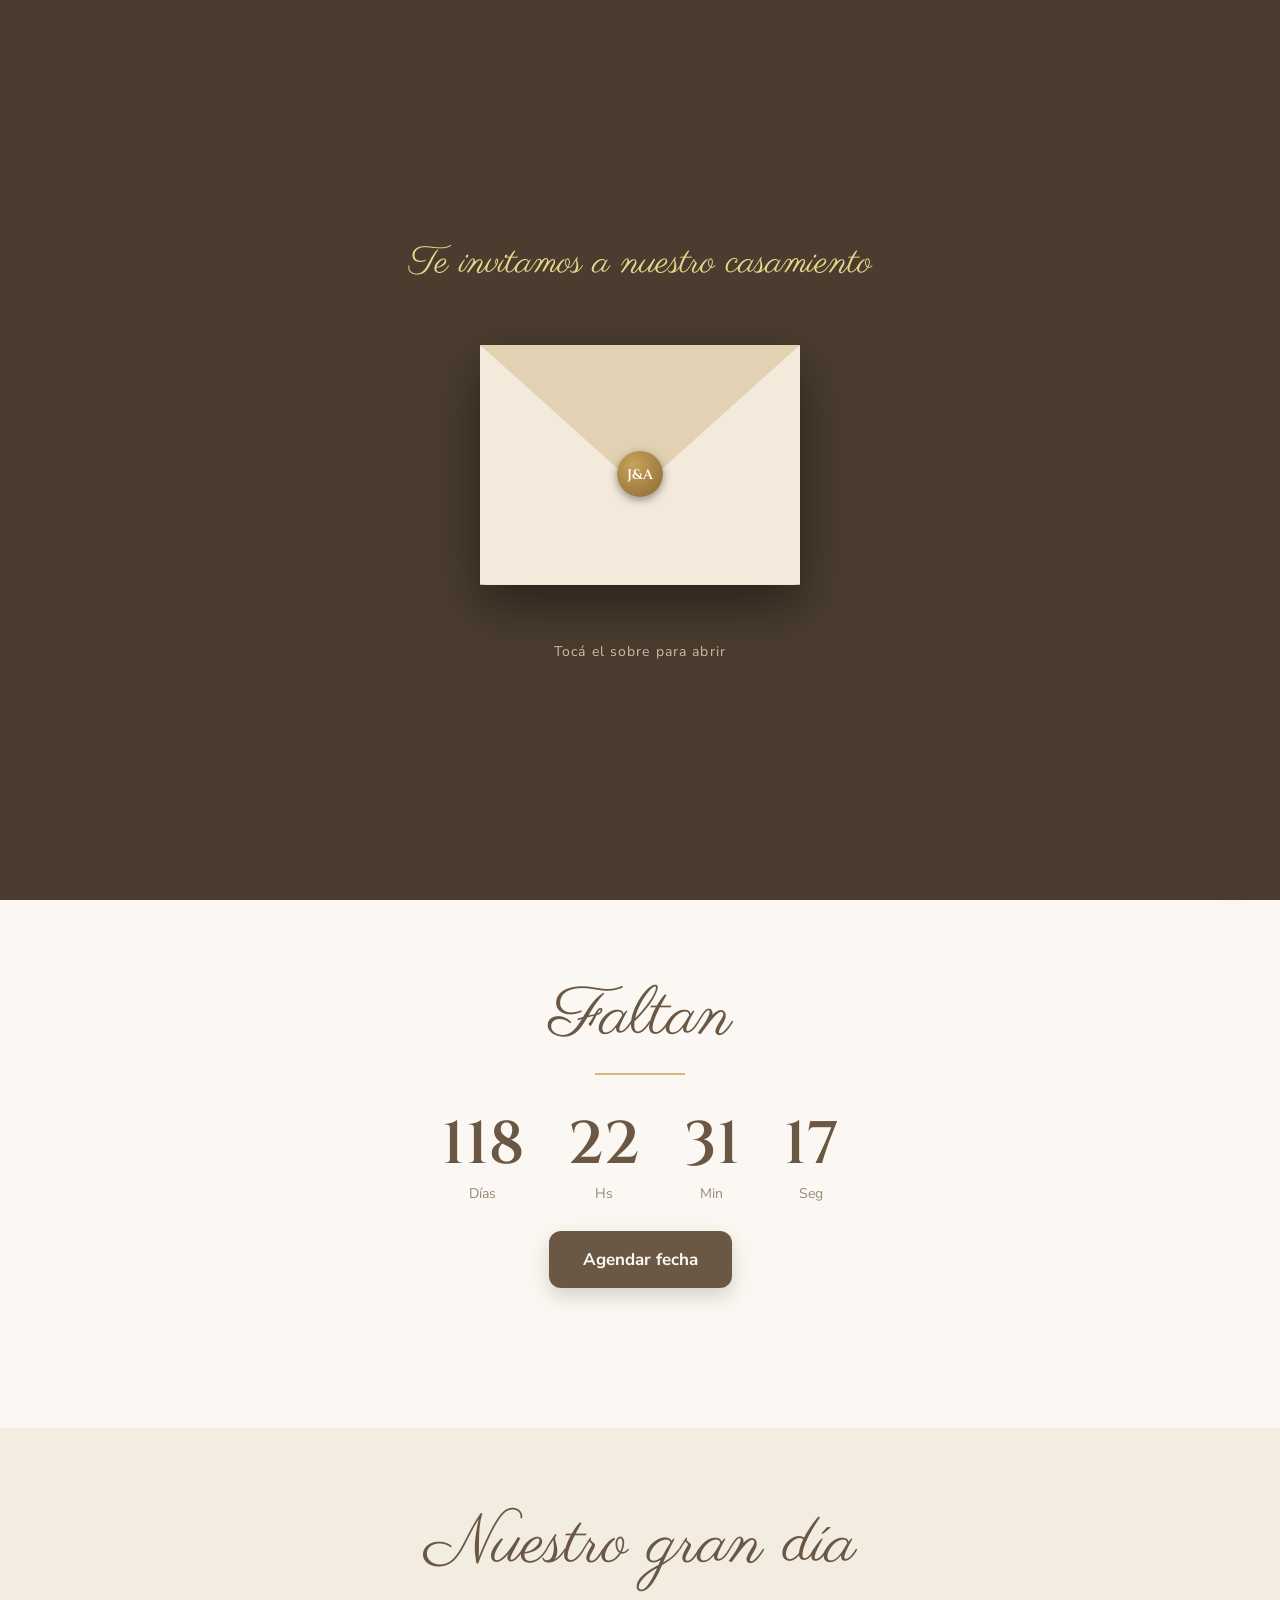
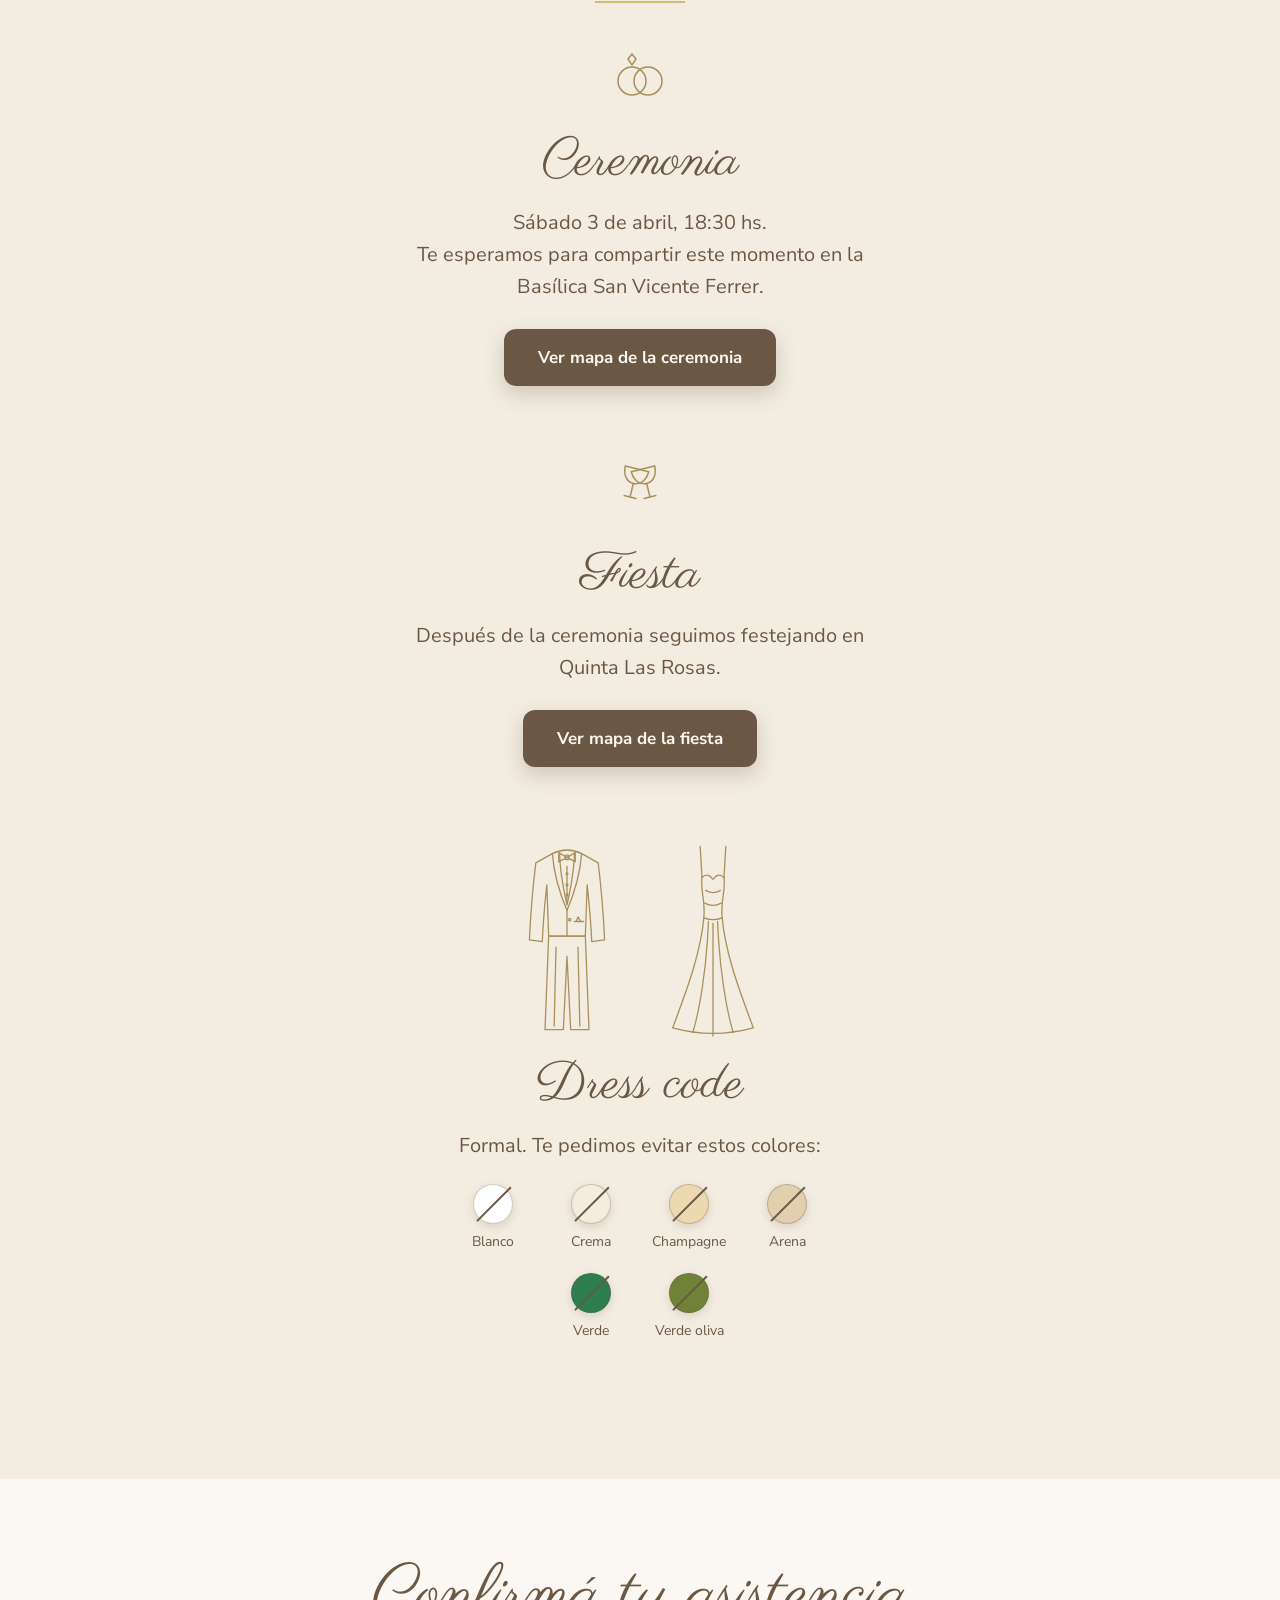
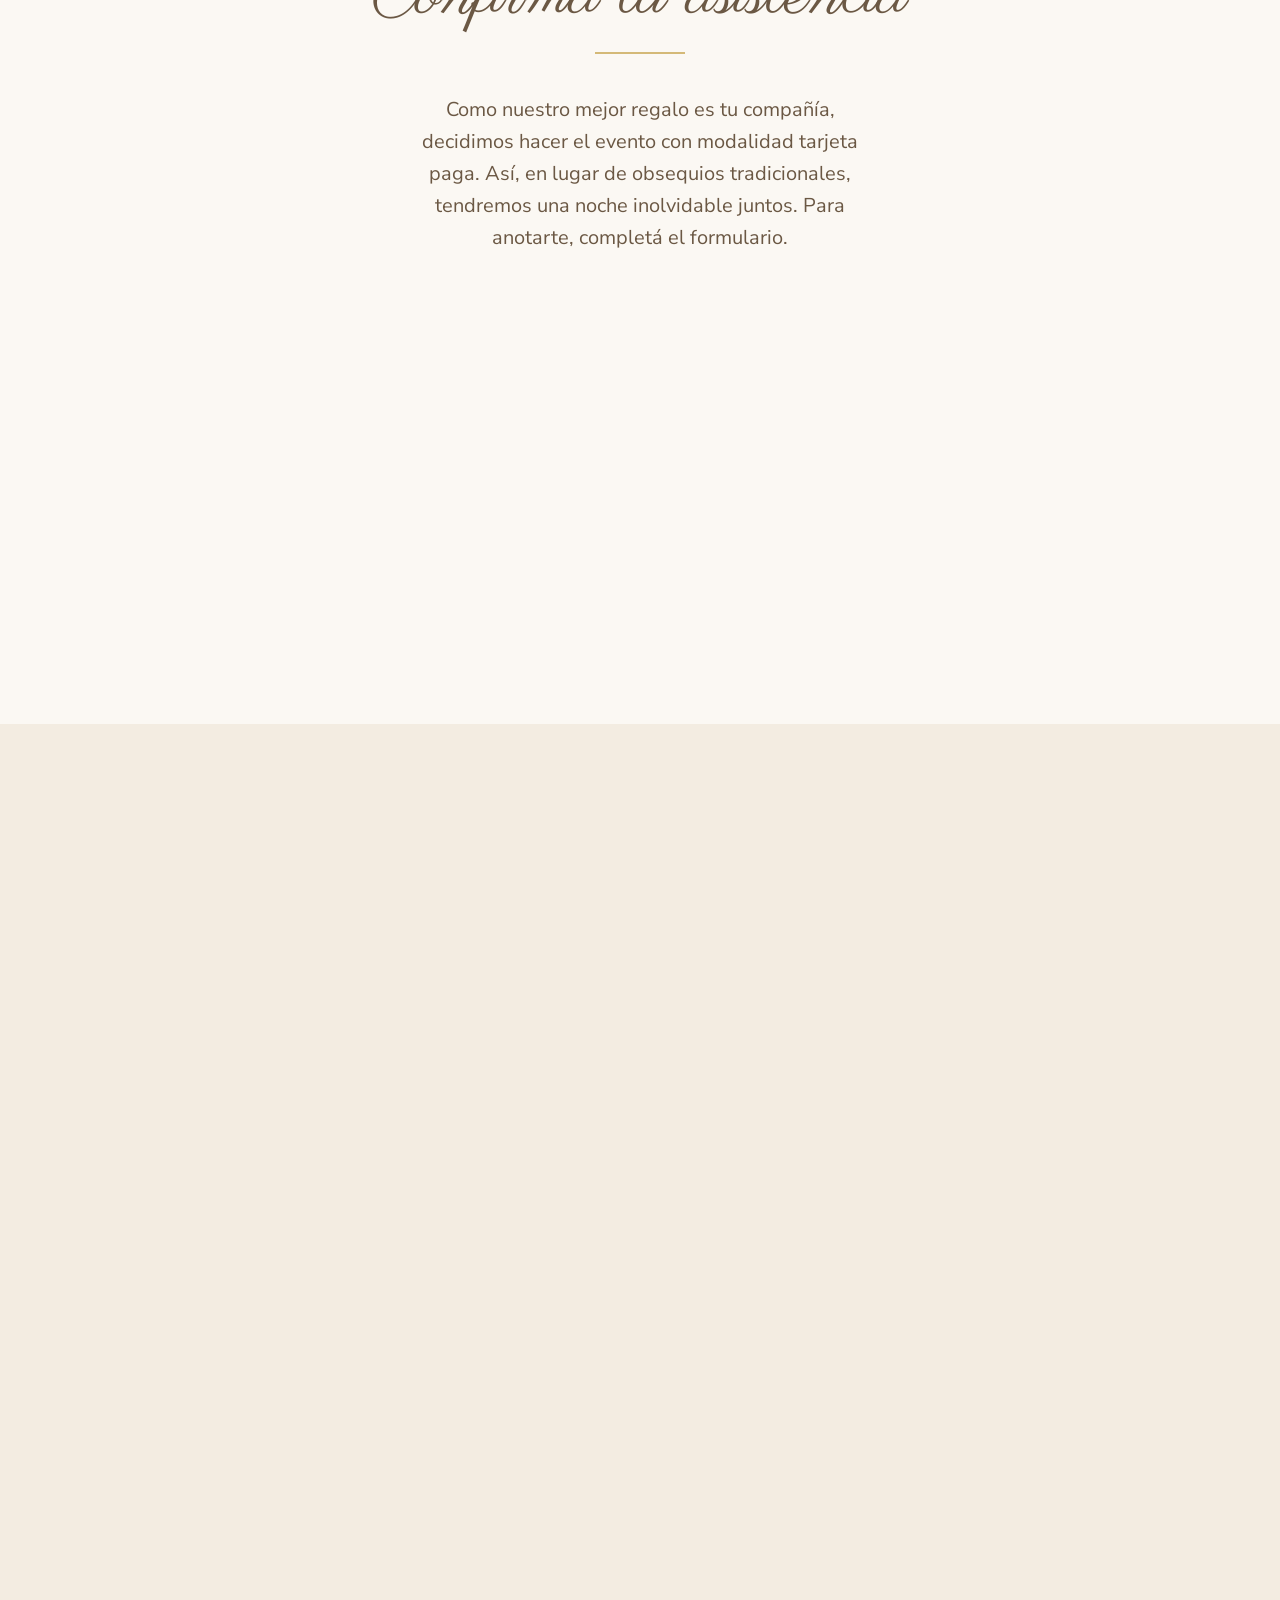
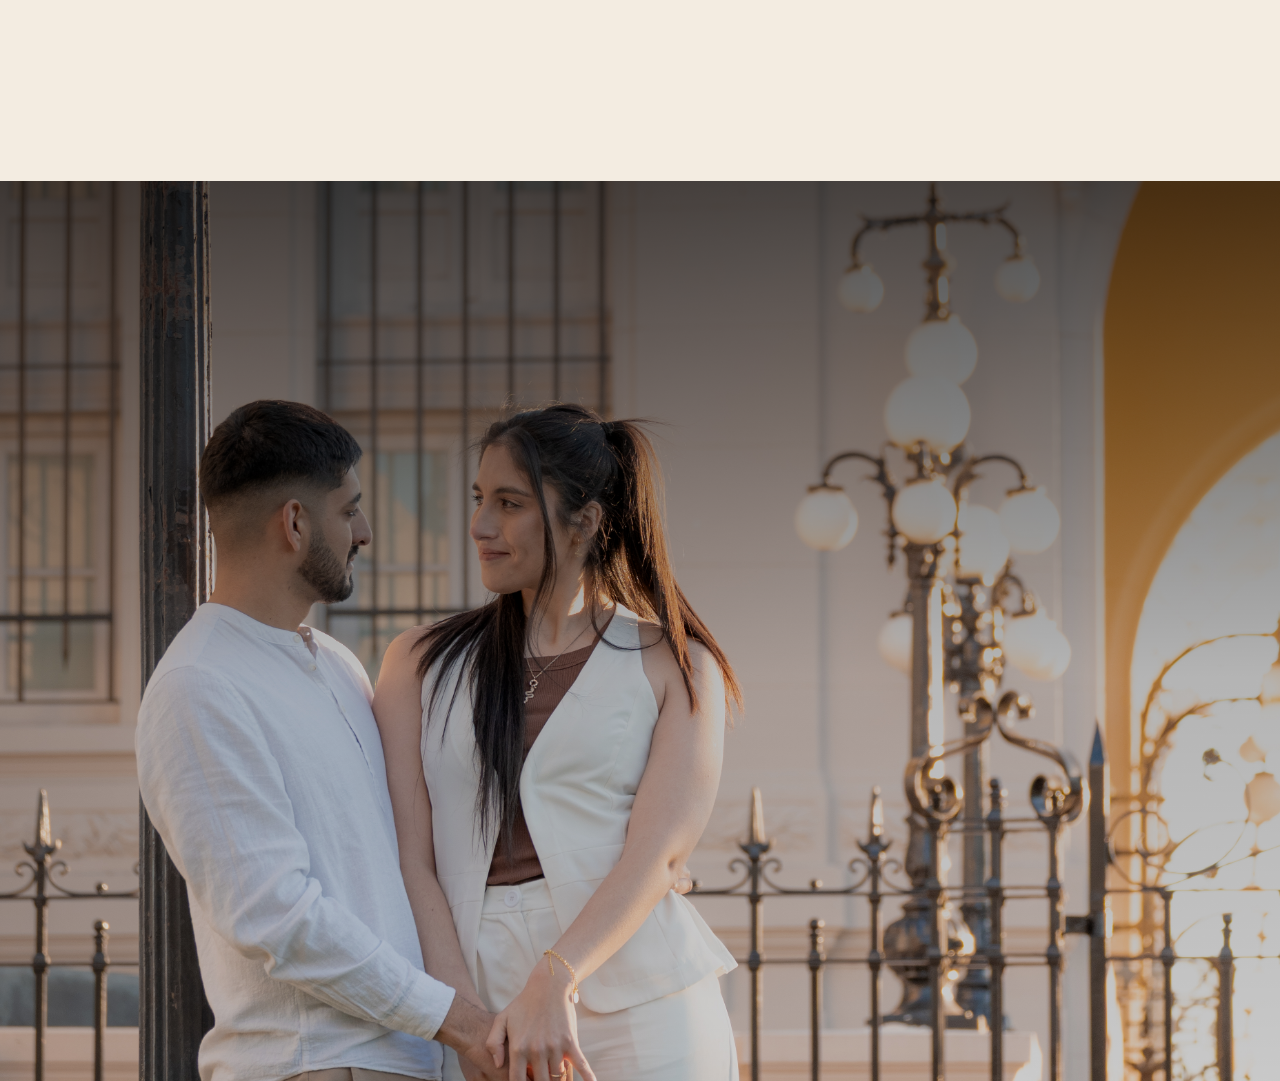
==== index.html @ c20440a9 "Update index.html" ====
<!DOCTYPE html>
<html lang="es">
<head>
    <meta charset="UTF-8">
    <meta name="viewport" content="width=device-width, initial-scale=1.0">
    <title>Juli & Agus · 3 de abril de 2027</title>
    <meta name="description" content="¡Nos casamos! Te esperamos el 3 de abril de 2027 a las 18:30 hs en Quinta Las Rosas.">
    <meta property="og:type" content="website">
    <meta property="og:title" content="Juli & Agus · ¡Nos casamos!">
    <meta property="og:description" content="Te esperamos el 3 de abril de 2027 a las 18:30 hs.">
    <meta property="og:image" content="https://aguss2604-debug.github.io/JuliyAgus/Portada.jpg">
    <link rel="preconnect" href="https://fonts.googleapis.com">
    <link rel="preconnect" href="https://fonts.gstatic.com" crossorigin>
    <link href="https://fonts.googleapis.com/css2?family=Cinzel:wght@400;600&family=Nunito+Sans:wght@400;700&family=Parisienne&display=swap" rel="stylesheet">
    <link rel="stylesheet" href="style.css">
    <style>
        /* DRESS CODE */
        .bloque .prendas { display: flex; justify-content: center; align-items: flex-end; gap: 36px; color: #a98f5a; }
        .bloque .prendas svg { width: 110px; height: 202px; }
        .bloque p + .colores { margin-top: 22px; }
        .colores { display: flex; flex-wrap: wrap; justify-content: center; gap: 22px 20px; max-width: 400px; margin: 22px auto 0; list-style: none; font-size: 14px; }
        .colores li { display: flex; flex-direction: column; align-items: center; gap: 10px; width: 78px; line-height: 1.2; }
        .colores i { position: relative; display: block; width: 40px; height: 40px; border-radius: 50%; background: var(--c); border: 1px solid rgba(107, 88, 68, .3); box-shadow: 0 3px 8px rgba(107, 88, 68, .18); }
        .colores i::after { content: ""; position: absolute; left: 50%; top: -5px; width: 1.5px; height: calc(100% + 10px); background: var(--tierra); transform: rotate(45deg); }
        .colores.sugeridos i::after { display: none; }
        .colores + p { margin-top: 36px; }
        /* GALERIA: una columna grande en el celular, dos en pantallas anchas */
        .galeria { display: grid; grid-template-columns: 1fr; gap: 18px; max-width: 520px; margin: 0 auto; }
        .galeria img { display: block; width: 100%; height: auto; border-radius: 14px; box-shadow: 0 10px 26px rgba(107, 88, 68, .2); }
        @media (min-width: 760px) { .galeria { grid-template-columns: 1fr 1fr; gap: 16px; max-width: 860px; align-items: center; } }
    </style>
</head>
<body class="bloqueado">
<noscript><style>.entrada{display:none}.bloqueado{overflow:auto}</style></noscript>

<!-- MUSICA: el archivo en el repo se llama musica.mp3 (GitHub distingue mayúsculas: tiene que coincidir exacto) -->
<audio id="musica" src="musica.mp3" loop preload="none"></audio>
<button class="btn-musica" id="btn-musica" type="button" aria-pressed="false" aria-label="Música">
    <svg class="i-play" viewBox="0 0 24 24" fill="none" stroke="currentColor" stroke-width="1.8"><path d="M9 18V5l11-2v13"/><circle cx="6" cy="18" r="3"/><circle cx="17" cy="16" r="3"/></svg>
    <svg class="i-pausa" viewBox="0 0 24 24" fill="currentColor"><rect x="6" y="5" width="4" height="14" rx="1"/><rect x="14" y="5" width="4" height="14" rx="1"/></svg>
</button>


<!-- PANTALLA DE ENTRADA: el toque en el sobre abre la invitación y arranca la música -->
<div class="entrada" id="entrada">
    <p>Te invitamos a nuestro casamiento</p>
    <button type="button" id="abrir" class="sobre" aria-label="Abrir invitación">
        <span class="tarjeta"><em>Juli y Agus</em><small>03.04.27</small></span>
        <span class="frente"></span>
        <span class="solapa"></span>
        <span class="sello">J&amp;A</span>
    </button>
    <span class="tip">Tocá el sobre para abrir</span>
</div>

<!-- PORTADA -->
<section class="hero">
    <img src="Portada.jpg" class="background" alt="Juli y Agus">
    <div class="overlay"></div>
    <div class="marco"></div>
    <div class="fecha">03.04.27</div>
    <div class="contenido">
        <h1>¡NOS<br>CASAMOS!</h1>
    </div>
    <div class="nombres">Juli y Agus</div>
</section>

<!-- RELOJ -->
<section class="seccion">
    <h2 class="titulo">Faltan</h2>
    <div class="linea"></div>
    <div class="reloj" id="reloj">
        <div><strong id="r-dias">00</strong><span>Días</span></div>
        <div><strong id="r-hs">00</strong><span>Hs</span></div>
        <div><strong id="r-min">00</strong><span>Min</span></div>
        <div><strong id="r-seg">00</strong><span>Seg</span></div>
    </div>
    <a class="boton" target="_blank" rel="noopener"
       href="https://calendar.google.com/calendar/render?action=TEMPLATE&amp;text=Casamiento%20de%20Juli%20y%20Agus&amp;dates=20270403T183000/20270404T040000&amp;ctz=America/Argentina/Buenos_Aires&amp;location=Quinta%20Las%20Rosas">Agendar fecha</a>
</section>

<!-- DETALLES -->
<section class="seccion crema2">
    <h2 class="titulo">Nuestro gran día</h2>
    <div class="linea"></div>

    <div class="bloque">
        <svg viewBox="0 0 64 64" fill="none" stroke="currentColor" stroke-width="1.5" stroke-linecap="round" aria-hidden="true"><circle cx="24" cy="38" r="14"/><circle cx="40" cy="38" r="14"/><path d="M20 16l4-5 4 5-4 6z"/></svg>
        <h3>Ceremonia</h3>
        <p>Sábado 3 de abril, 18:30 hs.<br>Te esperamos para compartir este momento en la Basílica San Vicente Ferrer.</p>
        <!-- COMPLETAR: si la ceremonia es en otro lugar, cambiá el texto y el link -->
        <a class="boton" href="https://maps.app.goo.gl/U9LSi2LmjyAa6diA7" target="_blank" rel="noopener">Ver mapa de la ceremonia</a>
    </div>

    <div class="bloque">
        <svg viewBox="0 0 64 64" fill="none" stroke="currentColor" stroke-width="1.5" stroke-linecap="round" aria-hidden="true"><g transform="rotate(14 22 41)"><path d="M10 12h24c0 9-5 15-12 15S10 21 10 12z"/><path d="M22 27v14M16 41h12"/></g><g transform="rotate(-14 42 41)"><path d="M30 12h24c0 9-5 15-12 15S30 21 30 12z"/><path d="M42 27v14M36 41h12"/></g></svg>
        <h3>Fiesta</h3>
        <p>Después de la ceremonia seguimos festejando en Quinta Las Rosas.</p>
        <!-- COMPLETAR: link del mapa de la fiesta si es distinto -->
        <a class="boton" href="https://maps.app.goo.gl/X2xq9izKNVHr5qVP9" target="_blank" rel="noopener">Ver mapa de la fiesta</a>
    </div>

    <div class="bloque">
        <div class="prendas" aria-hidden="true">
            <svg viewBox="0 0 120 220" fill="none" stroke="currentColor" stroke-width="1.4" stroke-linecap="round" stroke-linejoin="round"><path d="M44 18L26 28C22 60 20 90 19 112L33 114C34 92 36 70 38 52L40 108H80L82 52C84 70 86 92 87 114L101 112C100 90 98 60 94 28L76 18Q60 10 44 18Z"/><path d="M44 18C46 44 54 66 60 80C66 66 74 44 76 18M52 17C52 38 56 56 60 74C64 56 68 38 68 17"/><path d="M60 22L51 17V27ZM60 22L69 17V27Z"/><rect x="58" y="19.5" width="4" height="5" rx="1"/><path d="M60 32V70M60 80V108"/><circle cx="60" cy="40" r="1"/><circle cx="60" cy="52" r="1"/><circle cx="60" cy="63" r="1"/><circle cx="63" cy="90" r="1.3"/><path d="M68 92h10M70 92l2-5 3 5"/><path d="M40 108H80L84 210H64L60 130L56 210H36Z"/><path d="M48 120L46 206M72 120L74 206"/></svg>
            <svg viewBox="0 0 120 220" fill="none" stroke="currentColor" stroke-width="1.4" stroke-linecap="round" stroke-linejoin="round"><path d="M46 10L48 44M74 10L72 44"/><path d="M48 44Q54 38 60 46Q66 38 72 44"/><path d="M48 44C46 58 52 70 50 88M72 44C74 58 68 70 70 88"/><path d="M52 58Q60 63 68 58M51 72Q60 77 69 72"/><path d="M50 88Q60 92 70 88"/><path d="M50 88C46 130 30 170 16 208Q60 220 104 208C90 170 74 130 70 88"/><path d="M55 92C53 145 45 190 38 213M60 94V217M65 92C67 145 75 190 82 213"/></svg>
        </div>
        <h3>Dress code</h3>
        <p>Formal. Te pedimos evitar estos colores:</p>
        <ul class="colores">
            <li><i style="--c:#ffffff"></i>Blanco</li>
            <li><i style="--c:#f4ecdc"></i>Crema</li>
            <li><i style="--c:#ecd9b0"></i>Champagne</li>
            <li><i style="--c:#e2cfae"></i>Arena</li>
            <li><i style="--c:#2e7d4f"></i>Verde</li>
            <li><i style="--c:#708238"></i>Verde oliva</li>
        </ul>
    </div>
</section>

<!-- CONFIRMAR -->
<section class="seccion">
    <h2 class="titulo">Confirmá tu asistencia</h2>
    <div class="linea"></div>
    <p class="texto">Como nuestro mejor regalo es tu compañía, decidimos hacer el evento con modalidad tarjeta paga. Así, en lugar de obsequios tradicionales, tendremos una noche inolvidable juntos. Para anotarte, completá el formulario.</p>
    <!-- COMPLETAR: valor y fecha límite -->
    <div class="valor"><span>Valor de la tarjeta</span><strong>65 USD</strong><span>por persona</span></div>
    <p class="texto chico">Confirmar antes del 12 de marzo de 2027</p>
    <!-- COMPLETAR: pegá el link de tu Google Forms -->
    <a class="boton" href="https://docs.google.com/forms/d/e/1FAIpQLScO3Z0U0SGU-ZHV2S_u56hdp0vkPE2p_7C-s5oyExc7ZCbpbw/viewform?usp=dialog" target="_blank" rel="noopener">Anotarme</a>
    <a class="enlace" href="https://wa.me/5492616626411?text=%C2%A1Hola!%20Tengo%20una%20consulta%20sobre%20el%20casamiento." target="_blank" rel="noopener">¿Dudas? Escribinos por WhatsApp</a>
</section>

<!-- GALERIA: usa las fotos que ya están en el repo (podés agregar más líneas <img>) -->
<section class="seccion crema2">
    <h2 class="titulo">Un carrete lleno de amor, ilusión y muchas ganas de que llegue el día</h2>
    <div class="linea"></div>
    <div class="galeria">
        <img src="conocimos.jpg" alt="Juli y Agus, el comienzo" loading="lazy">
        <img src="prime-viaje.jpg" alt="Juli y Agus, nuestro primer viaje" loading="lazy">
        <img src="propuesta.jpg" alt="Juli y Agus, la propuesta" loading="lazy">
        <img src="compromiso.jpg" alt="Juli y Agus, nuestro compromiso" loading="lazy">
        <img src="foto-JA-1.jpg" alt="Juli y Agus, beso" loading="lazy">
        <img src="foto-JA-2.jpg" alt="Juli y Agus, posando" loading="lazy">
        <img src="foto-JA-3.jpg" alt="Juli y Agus, mirada" loading="lazy">
    </div>
</section>

<!-- CIERRE -->
<section class="cierre">
    <img src="cierre.jpg" alt="" loading="lazy">
    <div class="velo"></div>
    <div class="cierre-texto"><p>Te esperamos</p><h2>Juli y Agus</h2><span>03.04.27</span></div>
</section>

<script>
const musica = document.getElementById("musica"), btn = document.getElementById("btn-musica");
function estado(suena) {
    btn.setAttribute("aria-pressed", suena);
    btn.setAttribute("aria-label", suena ? "Pausar música" : "Reproducir música");
}
btn.addEventListener("click", async () => {
    if (musica.paused) {
        try { await musica.play(); estado(true); }
        catch (err) { estado(false); console.warn("No se pudo reproducir la música:", err); }
    } else {
        musica.pause(); estado(false);
    }
});
document.getElementById("abrir").addEventListener("click", async () => {
    const play = musica.play(); // primero, dentro del toque del usuario
    const entrada = document.getElementById("entrada");
    entrada.classList.add("abierto");
    setTimeout(() => { document.body.classList.remove("bloqueado"); entrada.classList.add("oculta"); }, 1900);
    try { await play; estado(true); } catch (err) { estado(false); }
}, { once: true });
musica.addEventListener("error", () => estado(false));
musica.addEventListener("ended", () => estado(false));

const boda = new Date("2027-04-03T18:30:00-03:00");
const p2 = n => String(n).padStart(2, "0");
function reloj() {
    let d = Math.max(0, boda - new Date());
    const v = { dias: Math.floor(d / 864e5), hs: Math.floor(d % 864e5 / 36e5), min: Math.floor(d % 36e5 / 6e4), seg: Math.floor(d % 6e4 / 1e3) };
    for (const k in v) document.getElementById("r-" + k).textContent = p2(v[k]);
}
reloj(); setInterval(reloj, 1000);

/* ---------- APARECER / DESAPARECER AL HACER SCROLL ---------- */
if (!matchMedia("(prefers-reduced-motion: reduce)").matches) {
    const items = document.querySelectorAll(".titulo,.linea,.reloj,.texto,.valor,.bloque,.momento,.seccion>.boton,.enlace,.cierre-texto,.galeria img");
    items.forEach(el => el.classList.add("rv"));
    const io = new IntersectionObserver(entradas => entradas.forEach((e, i) => {
        const el = e.target;
        if (e.isIntersecting) {
            el.style.setProperty("--d", Math.min(i, 4) * 0.12 + "s");
            el.classList.add("visible");
        } else {
            // al salir por arriba vuelve a entrar desde arriba; por abajo, desde abajo
            el.style.setProperty("--dy", e.boundingClientRect.top < 0 ? "-30px" : "30px");
            el.style.setProperty("--d", "0s");
            el.classList.remove("visible");
        }
    }), { threshold: 0.15, rootMargin: "0px 0px -8% 0px" });
    items.forEach(el => io.observe(el));
}
</script>
</body>
</html>
---- style.css ----
* { margin: 0; padding: 0; box-sizing: border-box; }

:root {
    --crema: #fbf8f3;
    --crema2: #f3ece1;
    --tierra: #6b5844;
    --tierra-suave: #9a8870;
    --dorado: #e6d78b;
    --dorado-linea: #d4b977;
}

html { scroll-behavior: smooth; }
body { font-family: 'Nunito Sans', sans-serif; background: var(--crema); color: var(--tierra); line-height: 1.6; }

/* ---------- PORTADA ---------- */
.hero { position: relative; height: 100vh; height: 100svh; overflow: hidden; }
.background { position: absolute; inset: 0; width: 100%; height: 100%; object-fit: cover; }
.overlay { position: absolute; inset: 0; background: rgba(0, 0, 0, .35); }
.marco { position: absolute; inset: 8% 10%; border: 1px solid var(--dorado); z-index: 2; }
.fecha { position: absolute; top: 12%; width: 100%; text-align: center; color: var(--dorado); font: 400 clamp(22px, 4.5vw, 32px) 'Cinzel', serif; letter-spacing: 4px; z-index: 3; }
.contenido { position: absolute; top: 50%; left: 50%; transform: translate(-50%, -50%); width: 80%; text-align: center; z-index: 3; }
.contenido h1 { font: 600 clamp(44px, 12vw, 90px)/.95 'Cinzel', serif; color: var(--dorado); text-shadow: 0 2px 12px rgba(0, 0, 0, .5); }
.contenido p { margin-top: 20px; color: #fff; font-size: clamp(16px, 3.5vw, 24px); text-shadow: 0 2px 8px rgba(0, 0, 0, .6); }
.nombres { position: absolute; bottom: 12%; width: 100%; text-align: center; color: var(--dorado); font: 400 clamp(38px, 8vw, 56px) 'Parisienne', cursive; text-shadow: 0 2px 10px rgba(0, 0, 0, .5); z-index: 3; }

/* ---------- PANTALLA DE ENTRADA (sobre) ---------- */
.bloqueado { overflow: hidden; }
.entrada { position: fixed; inset: 0; z-index: 2000; display: flex; flex-direction: column; align-items: center; justify-content: center; gap: 56px; padding: 24px; text-align: center; background: #4a3d2f; transition: opacity .9s ease, visibility .9s; }
.entrada.oculta { opacity: 0; visibility: hidden; }
.entrada p { font: 400 clamp(28px, 8vw, 38px) 'Parisienne', cursive; color: var(--dorado); }
.tip { font-size: 14px; letter-spacing: .08em; color: #cdbfa6; }
.sobre { position: relative; width: min(320px, 82vw); aspect-ratio: 4 / 3; padding: 0; border: 0; border-radius: 6px; background: #e9dcc5; box-shadow: 0 20px 50px rgba(0, 0, 0, .45); cursor: pointer; perspective: 900px; }
.sobre > span { position: absolute; }
.frente { inset: 0; background: #f4eadb; clip-path: polygon(0 0, 50% 58%, 100% 0, 100% 100%, 0 100%); z-index: 3; }
.solapa { left: 0; top: 0; width: 100%; height: 60%; background: #e2d1b3; clip-path: polygon(0 0, 100% 0, 50% 100%); transform-origin: top; transition: transform .8s ease; z-index: 4; }
.sello { left: 50%; top: 54%; width: 46px; height: 46px; margin: -23px 0 0 -23px; display: grid; place-items: center; border-radius: 50%; background: radial-gradient(circle at 35% 30%, #c9a25a, #8a6a34); color: #fff; font: 600 14px 'Cinzel', serif; box-shadow: 0 3px 8px rgba(0, 0, 0, .4); z-index: 5; transition: opacity .3s; }
.tarjeta { left: 8%; top: 8%; width: 84%; height: 82%; display: flex; flex-direction: column; align-items: center; justify-content: center; background: var(--crema); border-radius: 4px; color: var(--tierra); z-index: 2; transition: transform .9s ease .5s; }
.tarjeta em { font: normal 400 clamp(34px, 9vw, 44px) 'Parisienne', cursive; }
.tarjeta small { font: 400 14px 'Cinzel', serif; letter-spacing: 3px; }
.abierto .solapa { transform: rotateX(180deg); z-index: 1; }
.abierto .sello { opacity: 0; }
.abierto .tarjeta { transform: translateY(-55%); }

/* ---------- MUSICA ---------- */
.btn-musica { position: fixed; right: 20px; bottom: 20px; width: 56px; height: 56px; border: 0; border-radius: 50%; background: var(--tierra); color: var(--crema); cursor: pointer; z-index: 999; display: grid; place-items: center; box-shadow: 0 6px 18px rgba(0, 0, 0, .35); transition: transform .25s; }
.btn-musica:hover { transform: scale(1.08); }
.btn-musica svg { width: 26px; height: 26px; }
.btn-musica .i-pausa, .btn-musica[aria-pressed="true"] .i-play { display: none; }
.btn-musica[aria-pressed="true"] .i-pausa { display: block; }

/* ---------- SECCIONES ---------- */
.seccion { padding: clamp(64px, 10vw, 110px) 24px; text-align: center; }
.crema2 { background: var(--crema2); }
.titulo { font: 400 clamp(46px, 10vw, 68px)/1.1 'Parisienne', cursive; }
.linea { width: 90px; height: 2px; background: var(--dorado-linea); margin: 18px auto 40px; }
.texto { max-width: 460px; margin: 0 auto; font-size: clamp(17px, 4vw, 20px); }
.texto.chico { margin-top: 16px; font-size: 16px; color: var(--tierra-suave); }

.boton { display: inline-block; margin-top: 26px; padding: 15px 34px; border-radius: 12px; background: var(--tierra); color: var(--crema); text-decoration: none; font-weight: 700; font-size: clamp(15px, 3.8vw, 17px); box-shadow: 0 8px 20px rgba(107, 88, 68, .25); transition: transform .25s, background .25s; }
.boton:hover { transform: translateY(-2px); background: #5a4a39; }
.boton:focus-visible, .btn-musica:focus-visible, .enlace:focus-visible { outline: 3px solid var(--dorado-linea); outline-offset: 3px; }
.enlace { display: block; margin-top: 22px; font-size: 15px; color: var(--tierra); }

/* ---------- RELOJ ---------- */
.reloj { display: flex; justify-content: center; gap: clamp(16px, 6vw, 44px); }
.reloj strong { display: block; font: 600 clamp(36px, 11vw, 60px)/1 'Cinzel', serif; font-variant-numeric: tabular-nums; }
.reloj span { display: block; margin-top: 8px; font-size: 14px; color: var(--tierra-suave); }

/* ---------- DETALLES ---------- */
.bloque + .bloque { margin-top: 70px; }
.bloque svg { width: 64px; height: 64px; color: #a98f5a; }
.bloque h3 { margin-top: 10px; font: 400 clamp(38px, 9vw, 52px) 'Parisienne', cursive; }
.bloque p { max-width: 460px; margin: 10px auto 0; font-size: clamp(17px, 4vw, 20px); }

/* ---------- DRESS CODE ---------- */
.bloque .prendas { display: flex; justify-content: center; gap: 28px; }
.bloque .prendas svg { width: 90px; height: 144px; }
.colores { display: flex; justify-content: center; gap: 24px; margin-top: 24px; list-style: none; font-size: 15px; }
.colores li { display: flex; flex-direction: column; align-items: center; gap: 10px; }
.colores i { position: relative; width: 36px; height: 36px; border-radius: 50%; border: 1px solid rgba(107, 88, 68, .35); }
.colores i::after { content: ""; position: absolute; left: 50%; top: -5px; width: 1.5px; height: calc(100% + 10px); background: var(--tierra); transform: rotate(45deg); }
.c-verde { background: #3f7d4e; }
.c-oliva { background: #6b6b2f; }
.c-blanco { background: #fff; }

/* ---------- CONFIRMAR ---------- */
.valor { display: inline-flex; flex-direction: column; margin-top: 26px; padding: 16px 32px; border: 1px solid var(--dorado-linea); border-radius: 14px; background: rgba(255, 255, 255, .6); }
.valor strong { font: 600 clamp(30px, 8vw, 40px) 'Cinzel', serif; }
.valor span { font-size: 14px; color: var(--tierra-suave); }

/* ---------- HISTORIA ---------- */
.momento { margin-bottom: clamp(56px, 9vw, 90px); }
.momento:last-child { margin-bottom: 0; }
.momento img { display: block; width: 100%; max-width: 440px; aspect-ratio: 1 / 1; object-fit: cover; margin: 0 auto 22px; border-radius: 18px; box-shadow: 0 14px 34px rgba(107, 88, 68, .22); }
.momento h3 { font: 400 clamp(34px, 8vw, 44px) 'Parisienne', cursive; }
.momento p { max-width: 480px; margin: 8px auto 0; font-size: clamp(17px, 4vw, 19px); }

/* ---------- CIERRE ---------- */
.cierre { position: relative; min-height: 100vh; min-height: 100svh; display: grid; place-items: start center; overflow: hidden; text-align: center; color: #fff; }
.cierre img { position: absolute; inset: 0; width: 100%; height: 100%; object-fit: cover; object-position: 50% 80%; }
.velo { position: absolute; inset: 0; background: linear-gradient(rgba(0, 0, 0, .65), rgba(0, 0, 0, .15) 55%, rgba(0, 0, 0, .05)); }
.cierre-texto { position: relative; padding: clamp(48px, 10vh, 110px) 24px 24px; }
.cierre-texto h2 { font: 400 clamp(52px, 12vw, 84px)/1.1 'Parisienne', cursive; color: var(--dorado); }
.cierre-texto span { display: block; margin-top: 18px; font: 400 18px 'Cinzel', serif; letter-spacing: 4px; }

/* ---------- APARECER AL HACER SCROLL ---------- */
.rv { opacity: 0; translate: 0 var(--dy, 30px); transition: opacity .9s ease var(--d, 0s), translate .9s ease var(--d, 0s); }
.rv.visible { opacity: 1; translate: 0 0; }
.boton.rv { transition: opacity .9s ease var(--d, 0s), translate .9s ease var(--d, 0s), transform .25s, background .25s; }

@media (max-width: 480px) {
    .marco { inset: 5% 6%; }
    .boton { display: block; max-width: 300px; margin-inline: auto; }
}
@media (prefers-reduced-motion: reduce) { * { transition: none !important; scroll-behavior: auto !important; } }
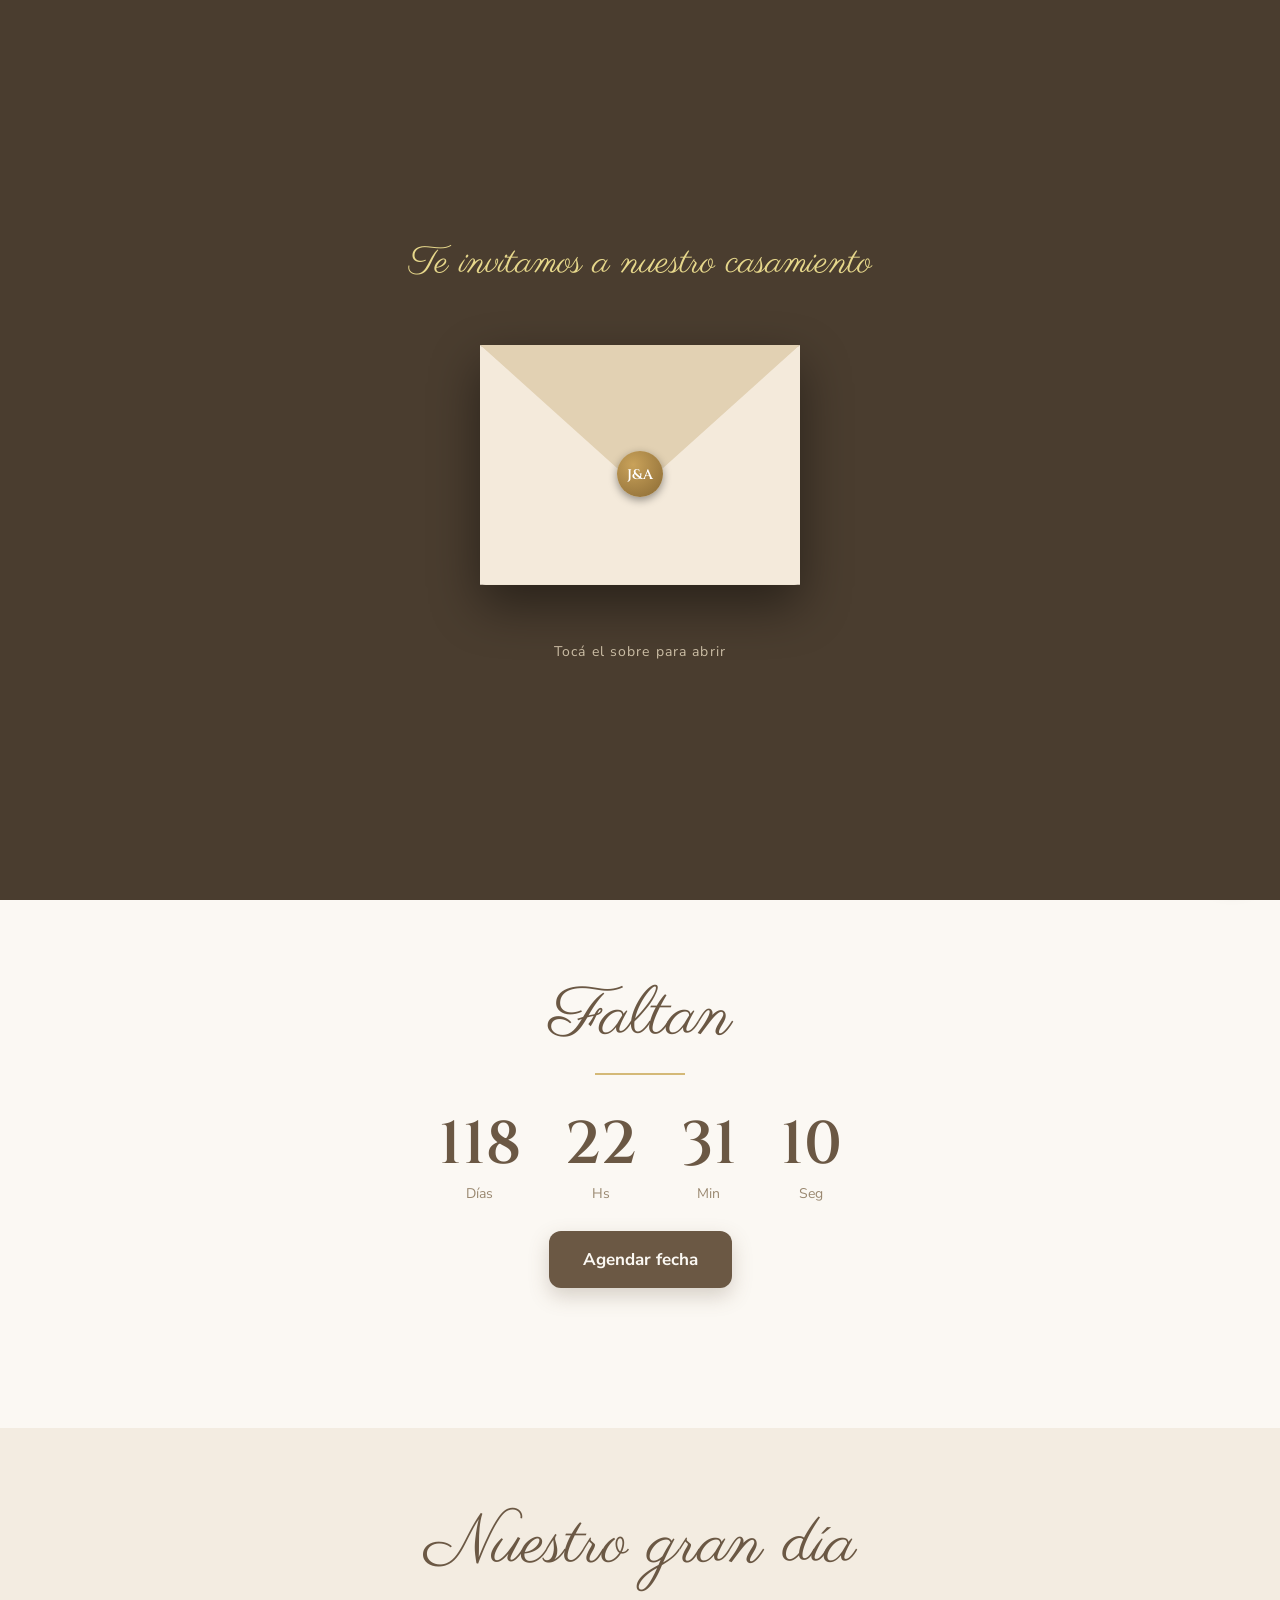
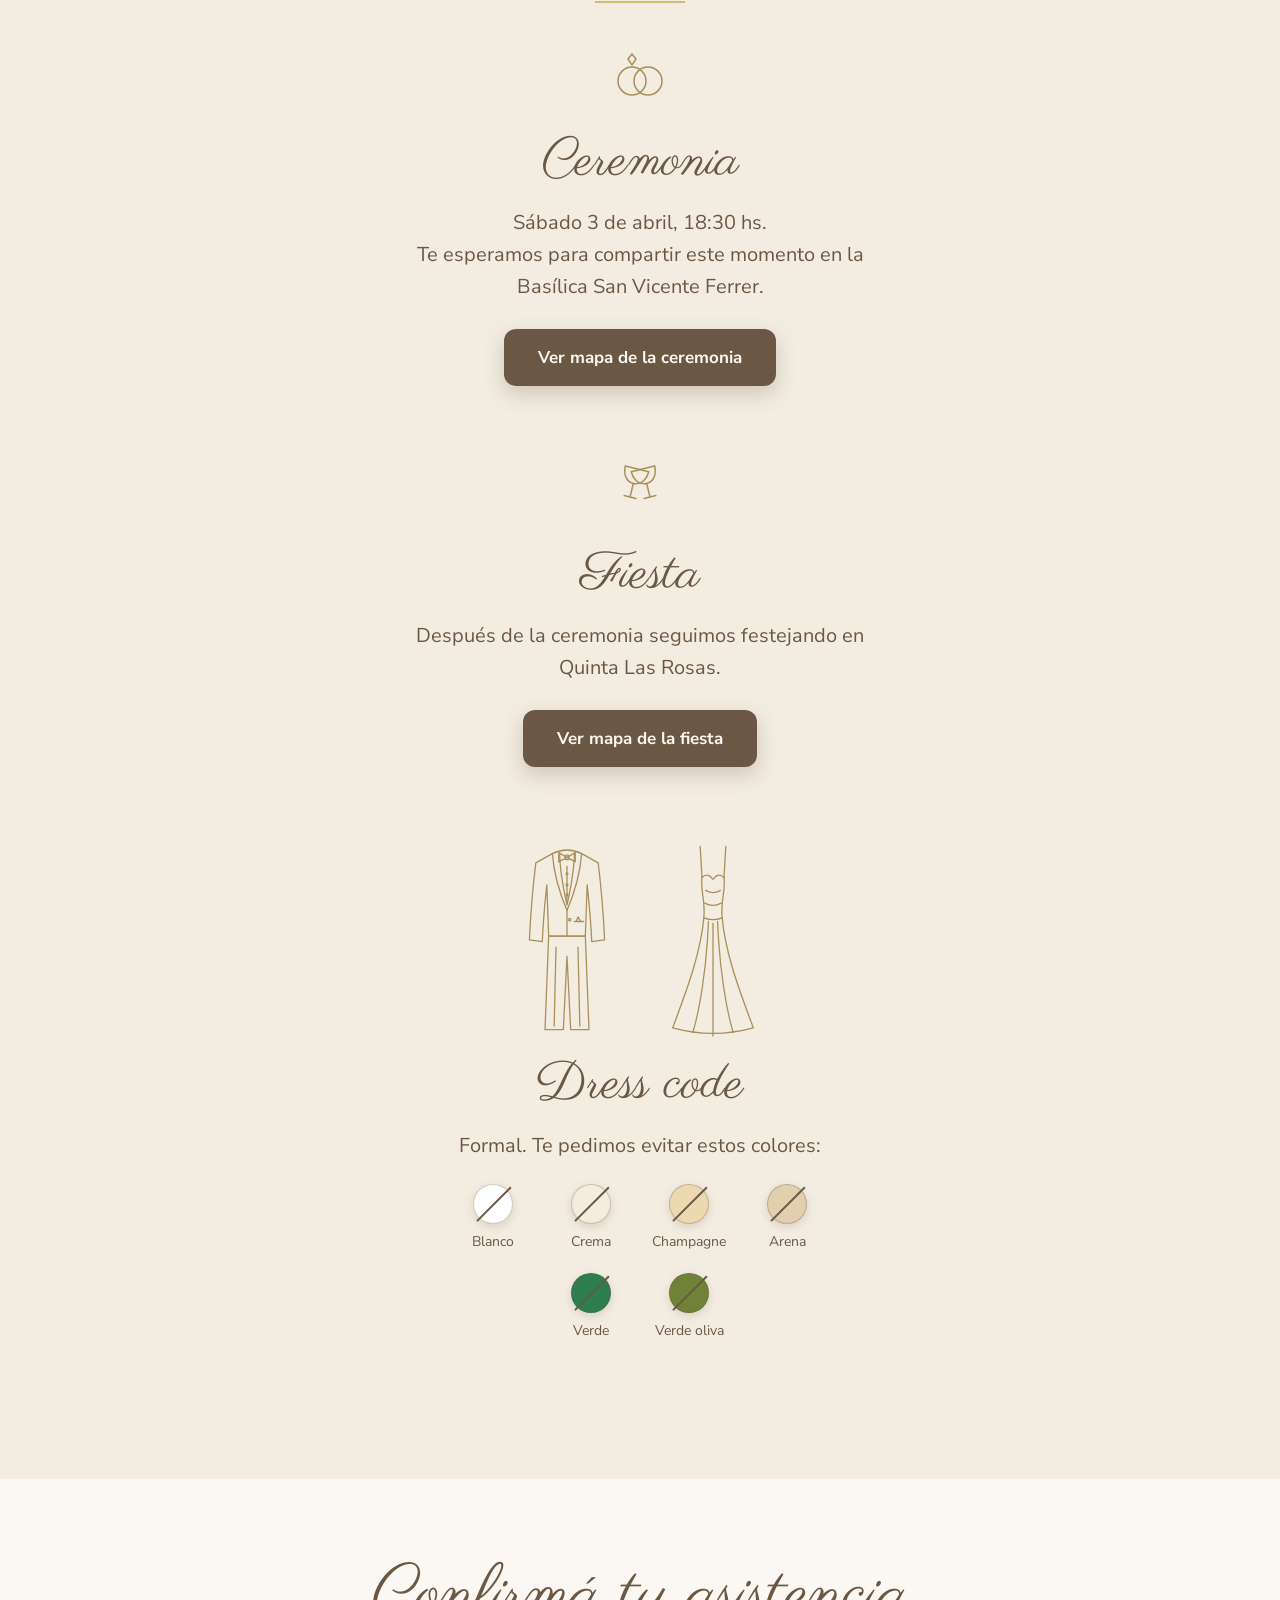
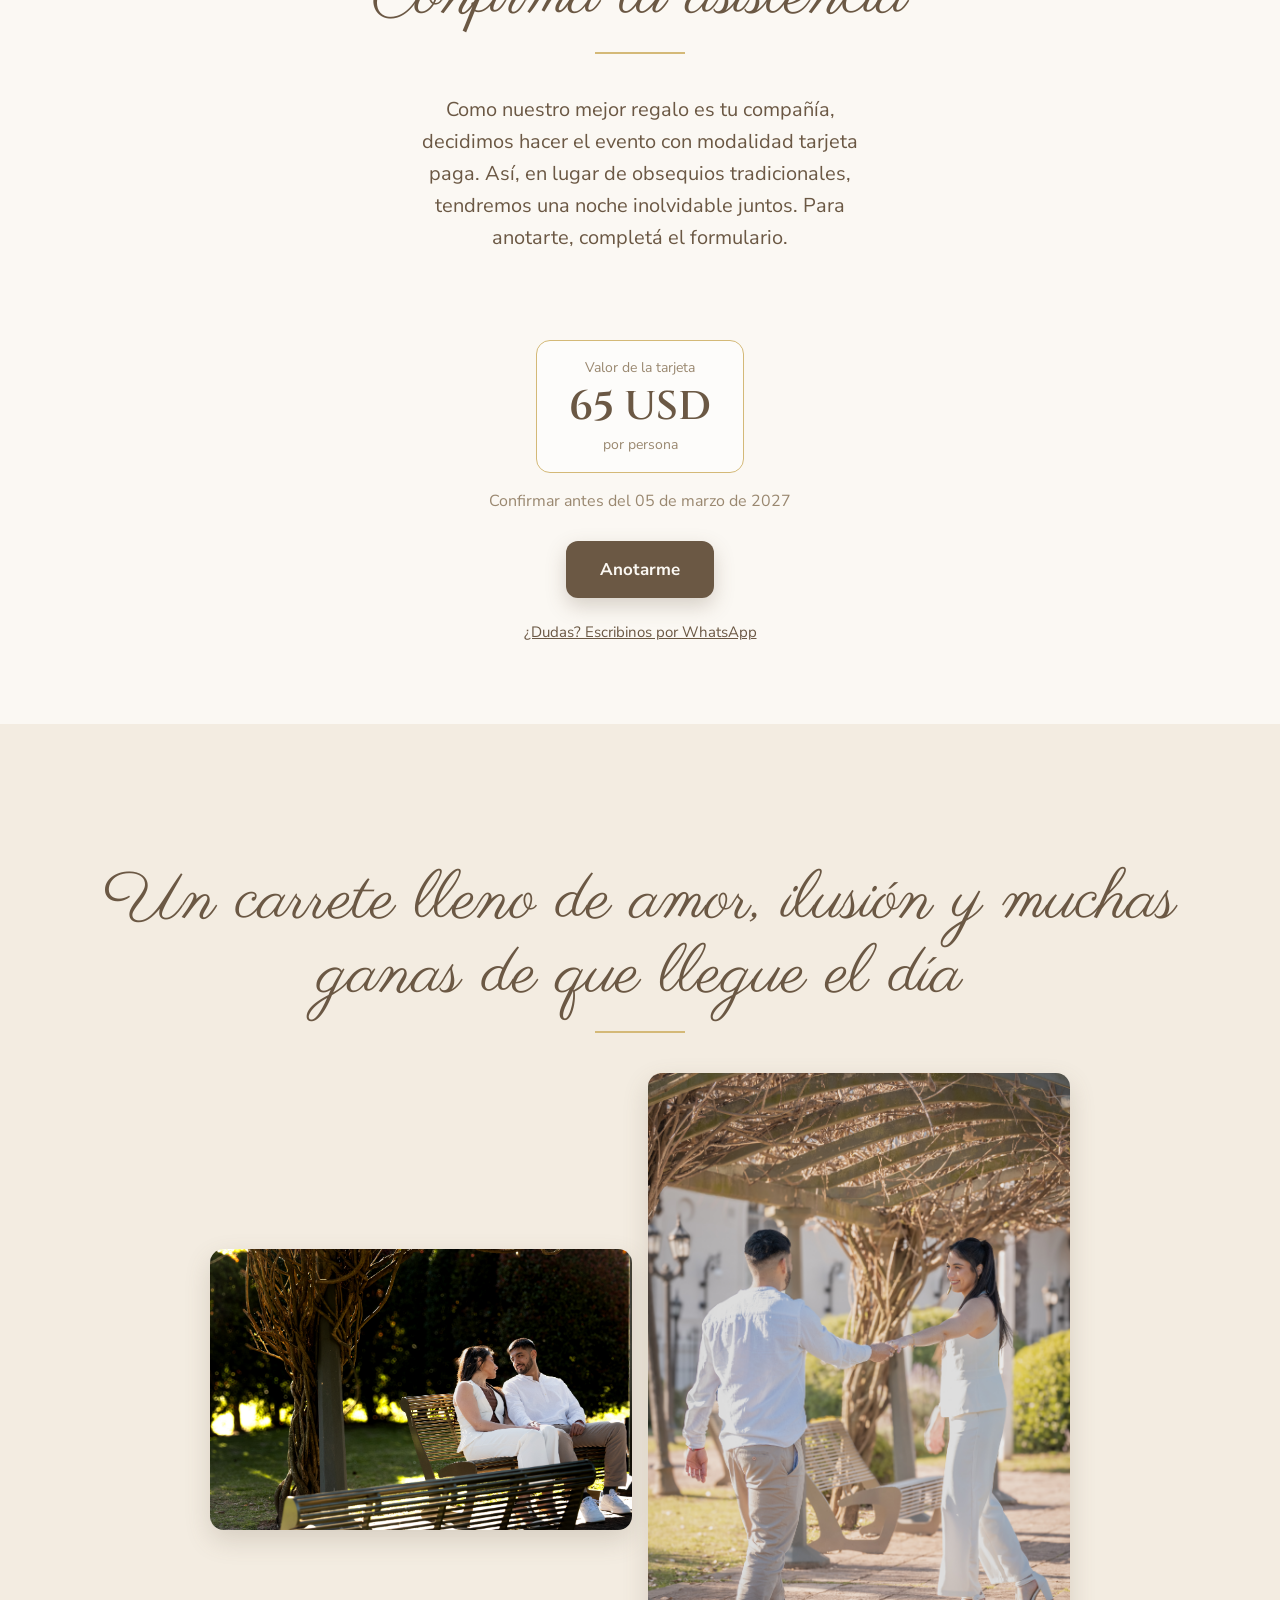
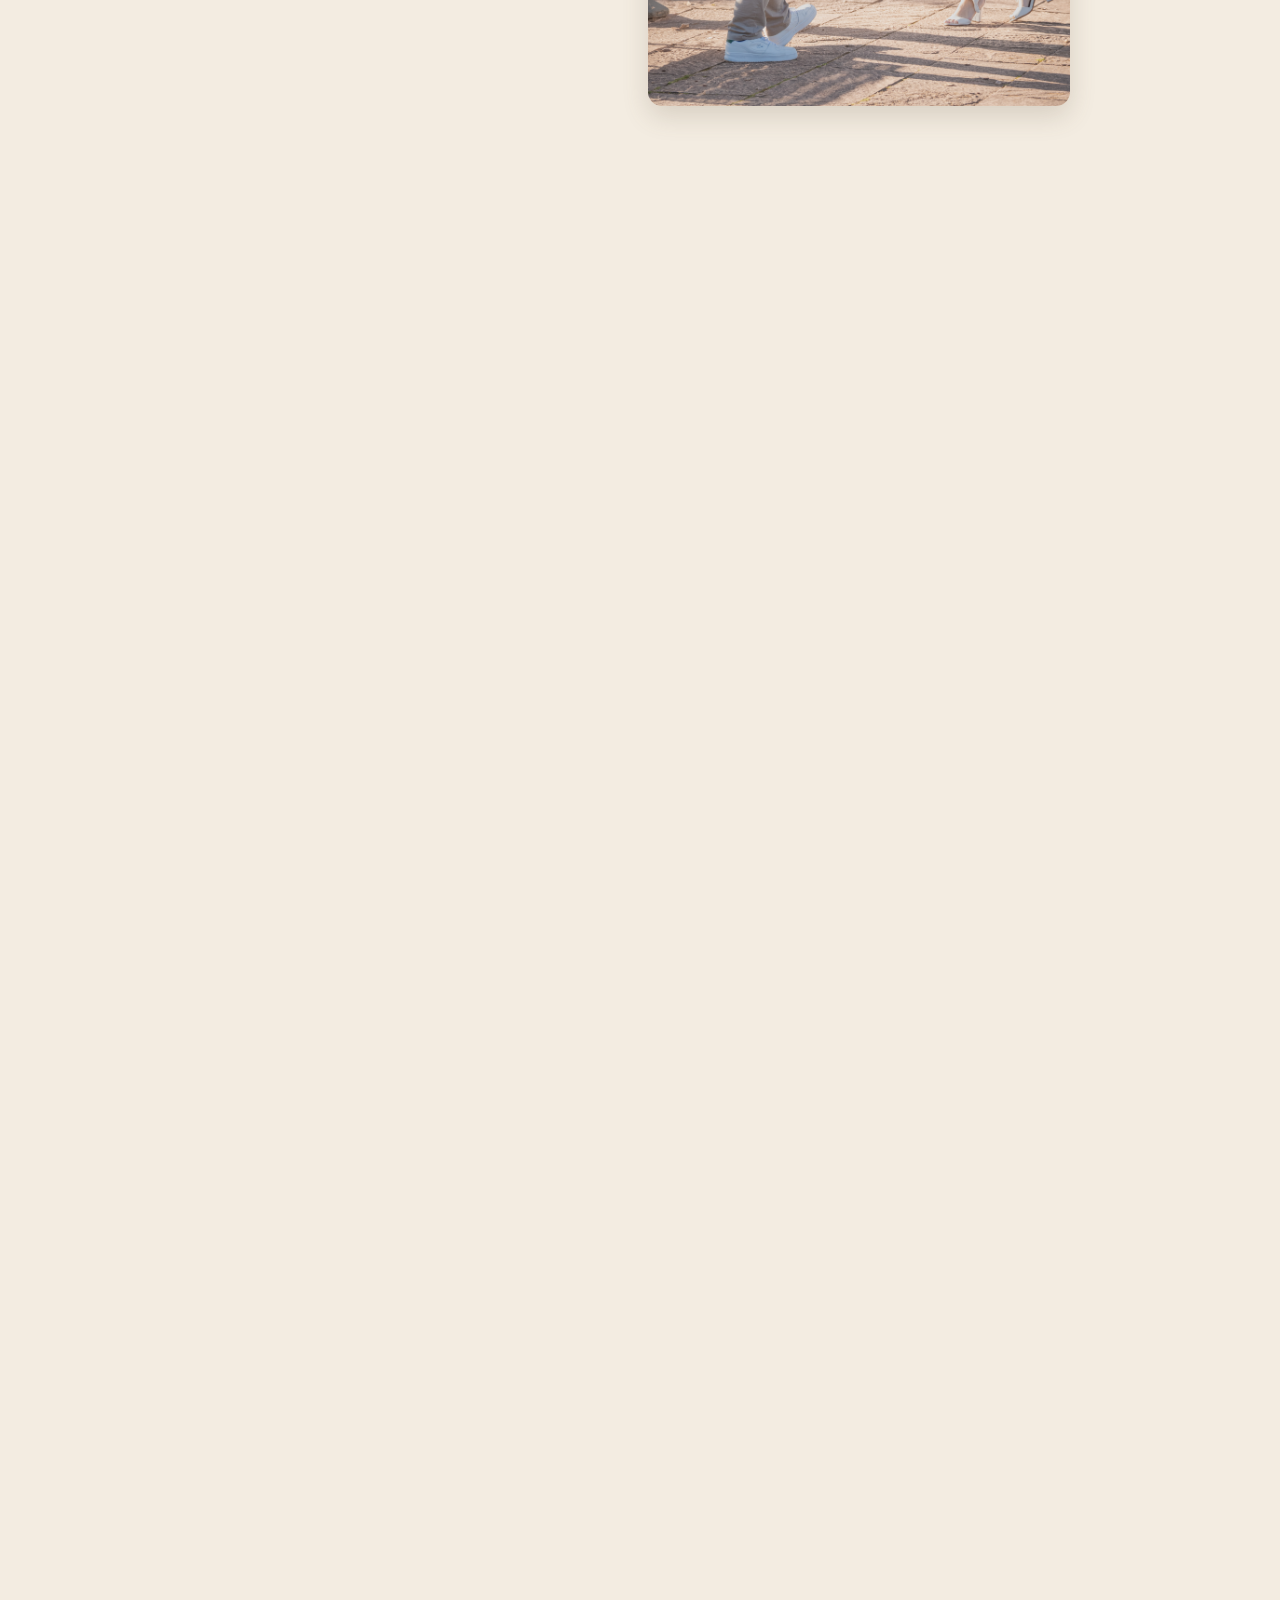
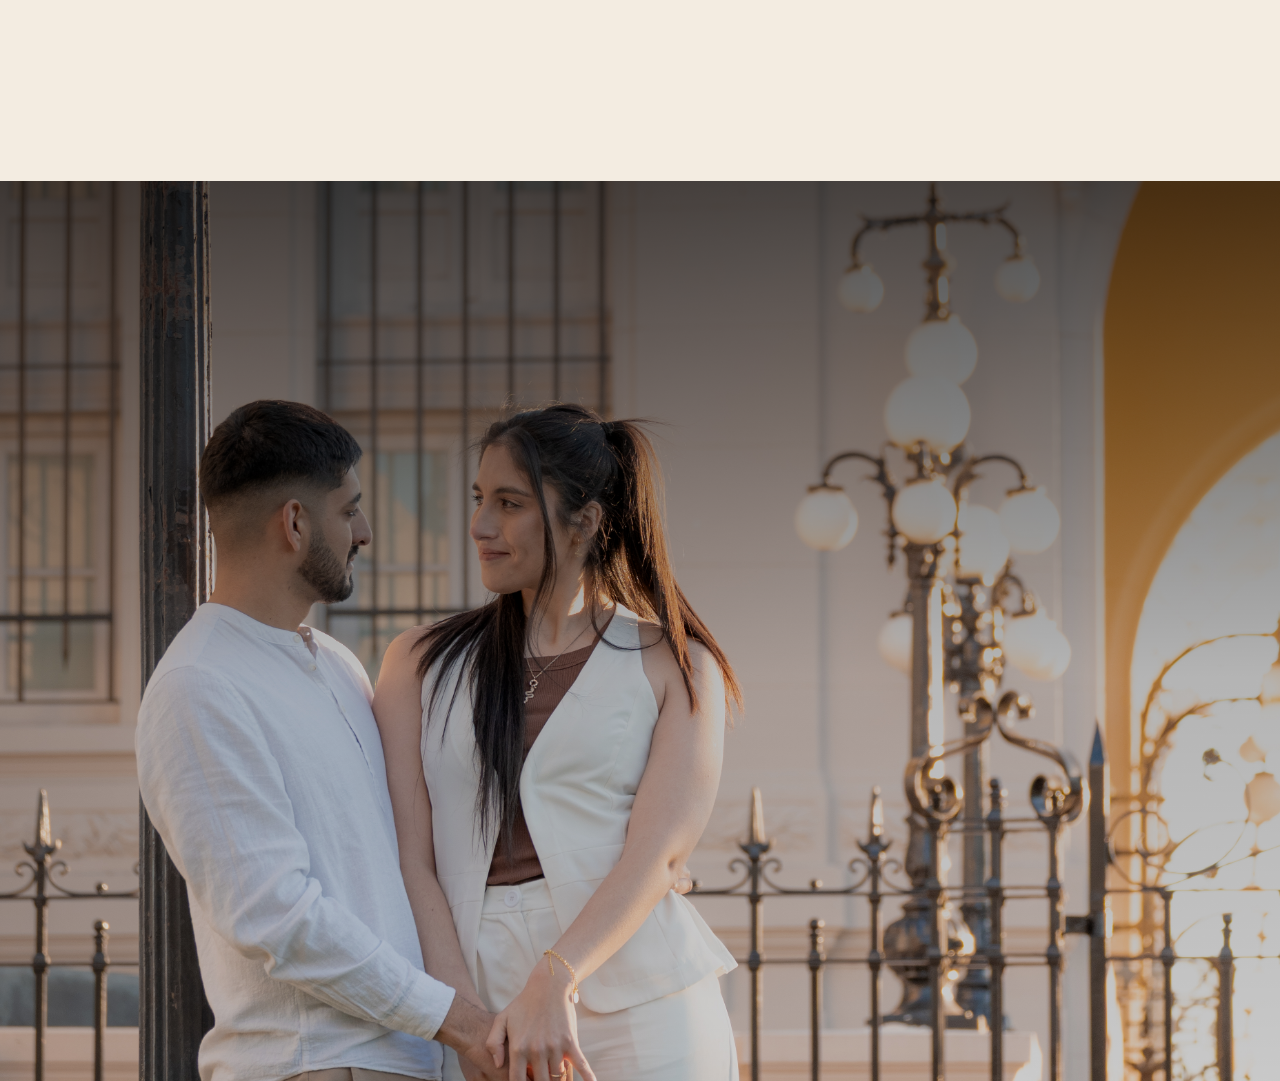
==== commit 7cc0dbd9: "Update index.html" ====
--- a/index.html
+++ b/index.html
@@ -125,7 +125,7 @@
     <p class="texto">Como nuestro mejor regalo es tu compañía, decidimos hacer el evento con modalidad tarjeta paga. Así, en lugar de obsequios tradicionales, tendremos una noche inolvidable juntos. Para anotarte, completá el formulario.</p>
     <!-- COMPLETAR: valor y fecha límite -->
     <div class="valor"><span>Valor de la tarjeta</span><strong>65 USD</strong><span>por persona</span></div>
-    <p class="texto chico">Confirmar antes del 12 de marzo de 2027</p>
+    <p class="texto chico">Confirmar antes del 05 de marzo de 2027</p>
     <!-- COMPLETAR: pegá el link de tu Google Forms -->
     <a class="boton" href="https://docs.google.com/forms/d/e/1FAIpQLScO3Z0U0SGU-ZHV2S_u56hdp0vkPE2p_7C-s5oyExc7ZCbpbw/viewform?usp=dialog" target="_blank" rel="noopener">Anotarme</a>
     <a class="enlace" href="https://wa.me/5492616626411?text=%C2%A1Hola!%20Tengo%20una%20consulta%20sobre%20el%20casamiento." target="_blank" rel="noopener">¿Dudas? Escribinos por WhatsApp</a>
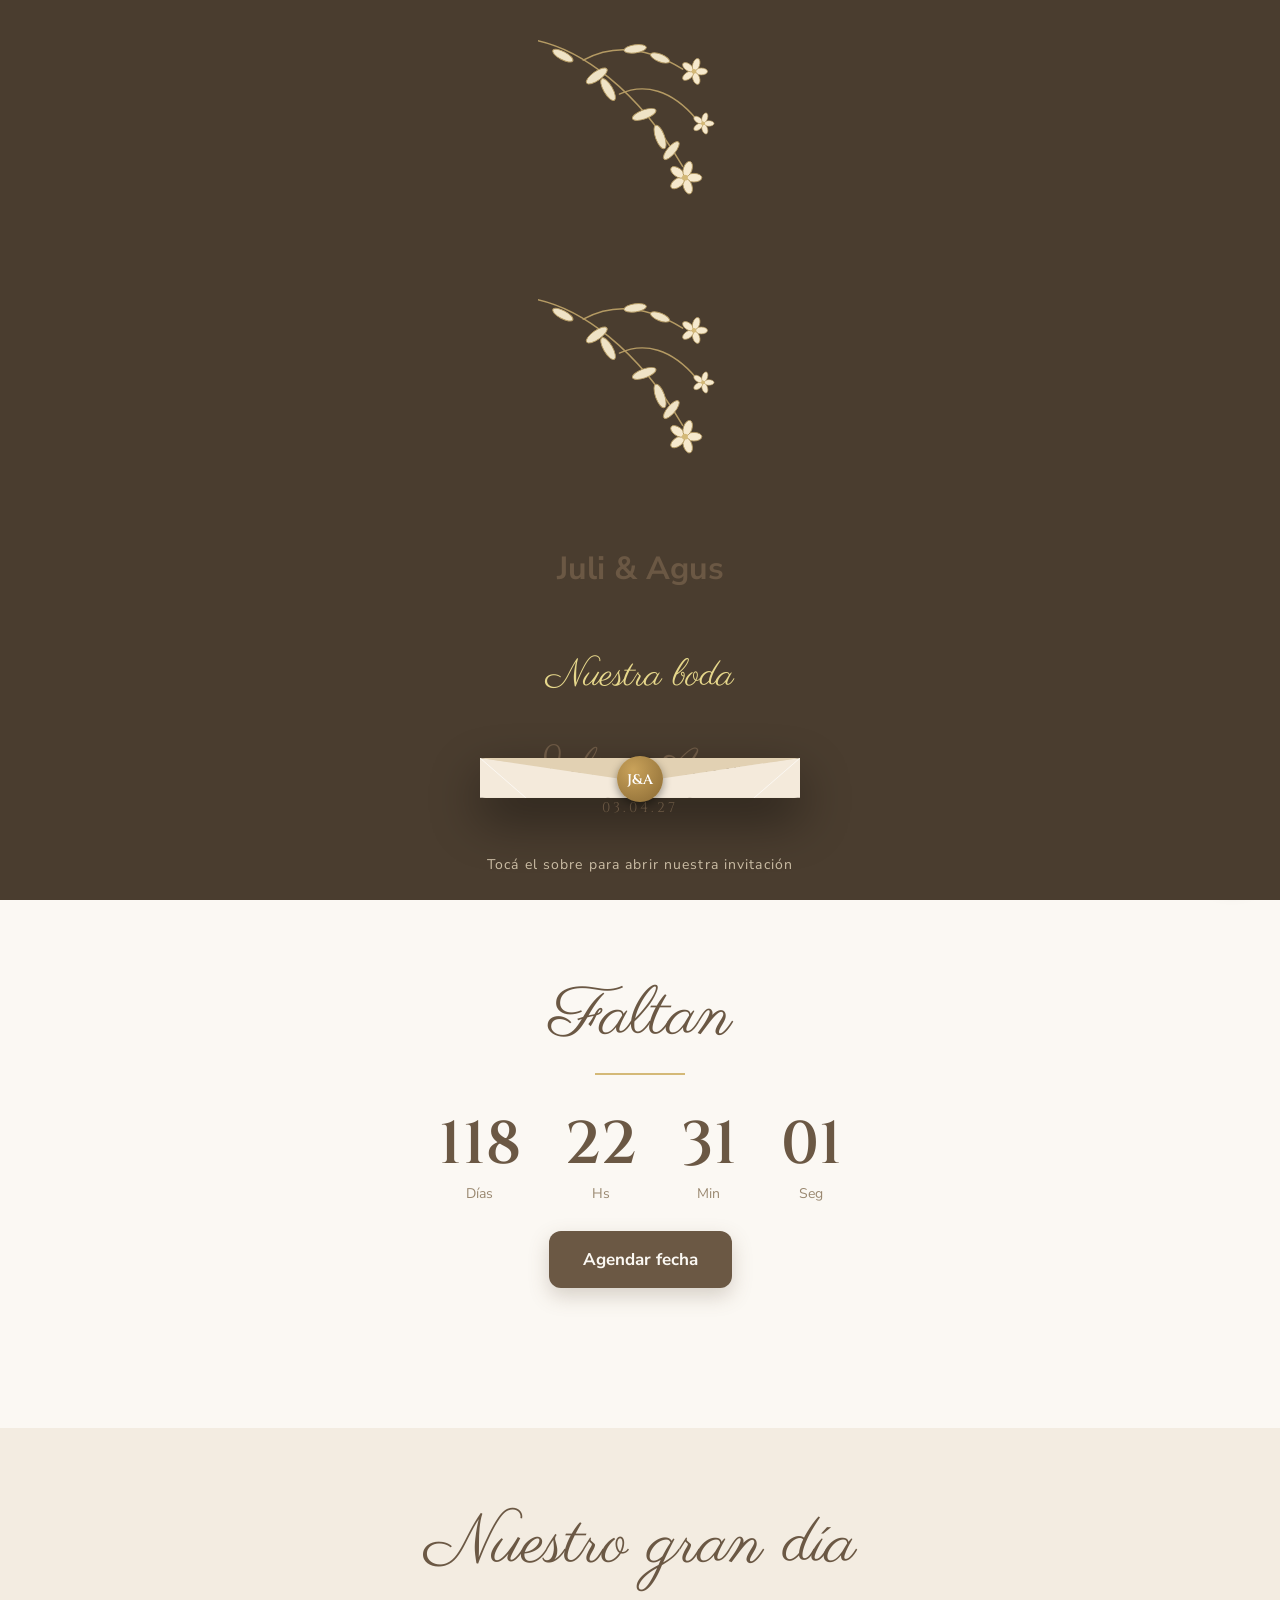
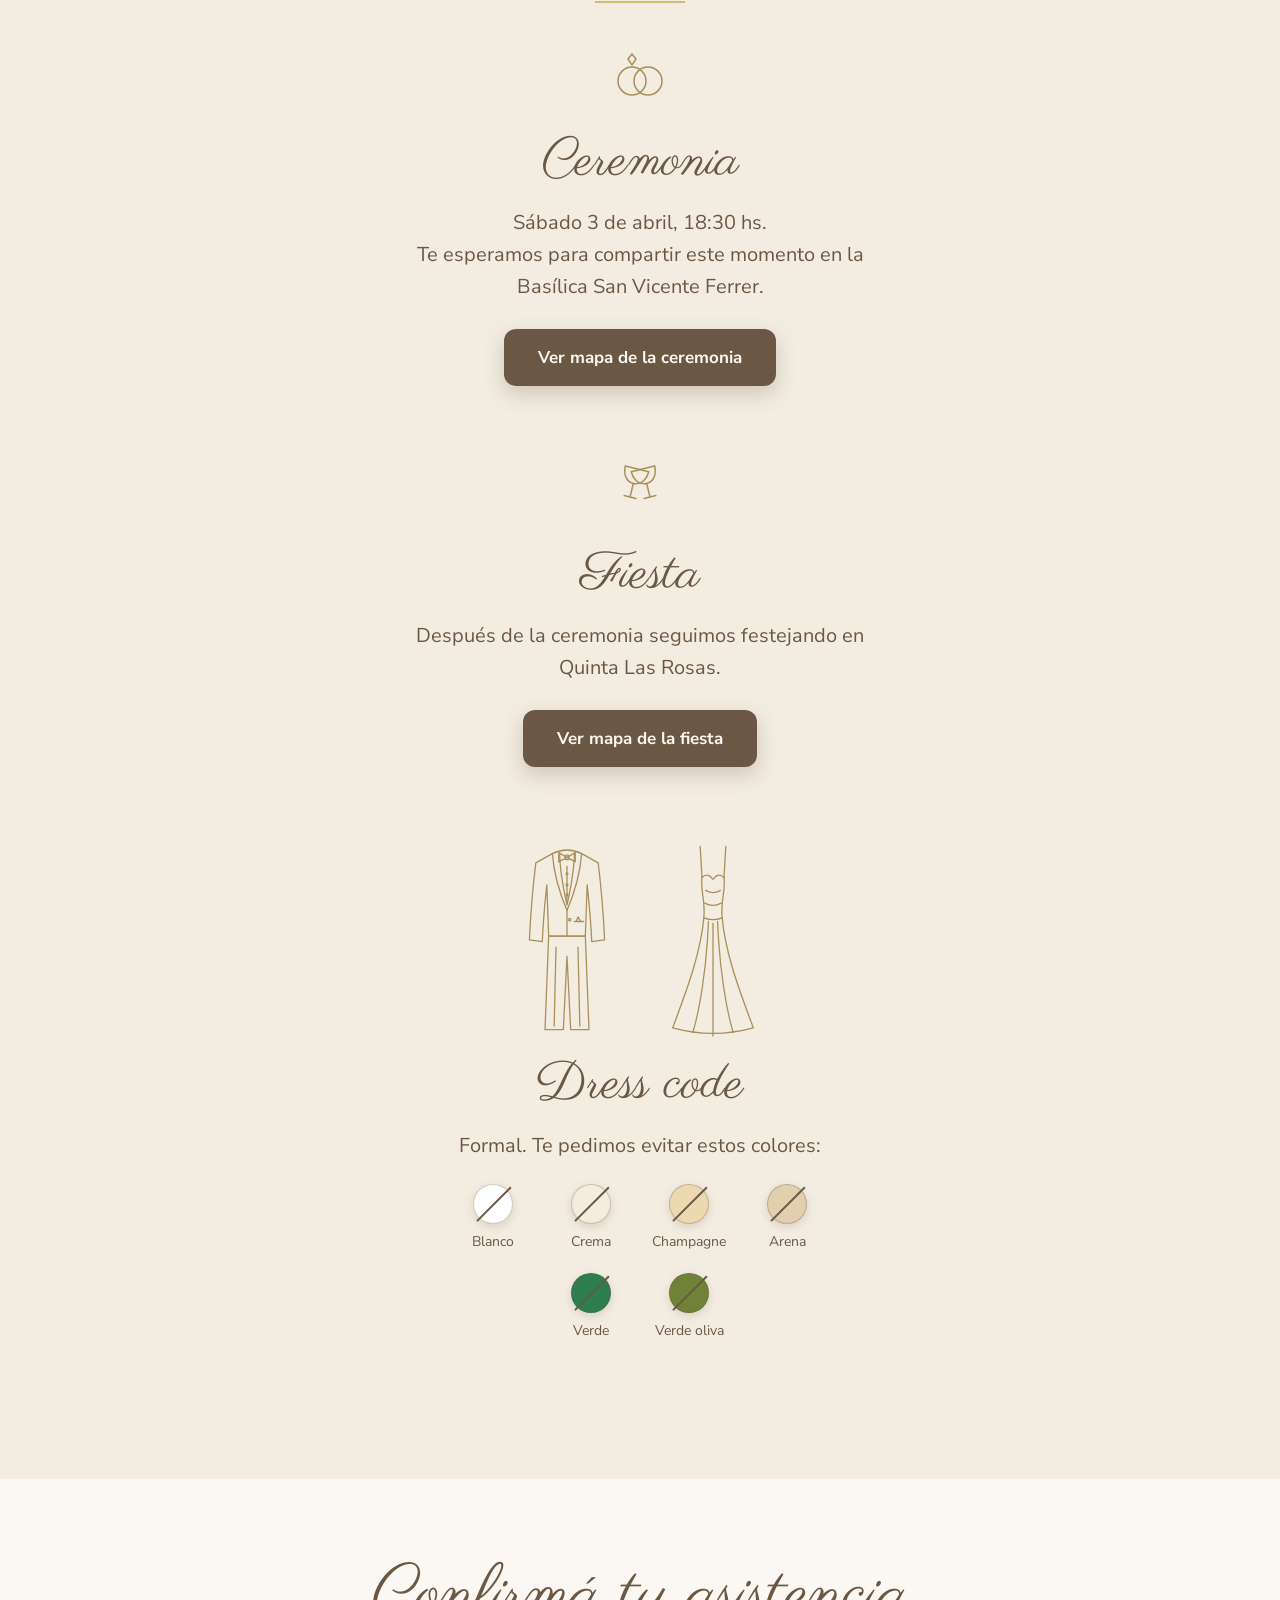
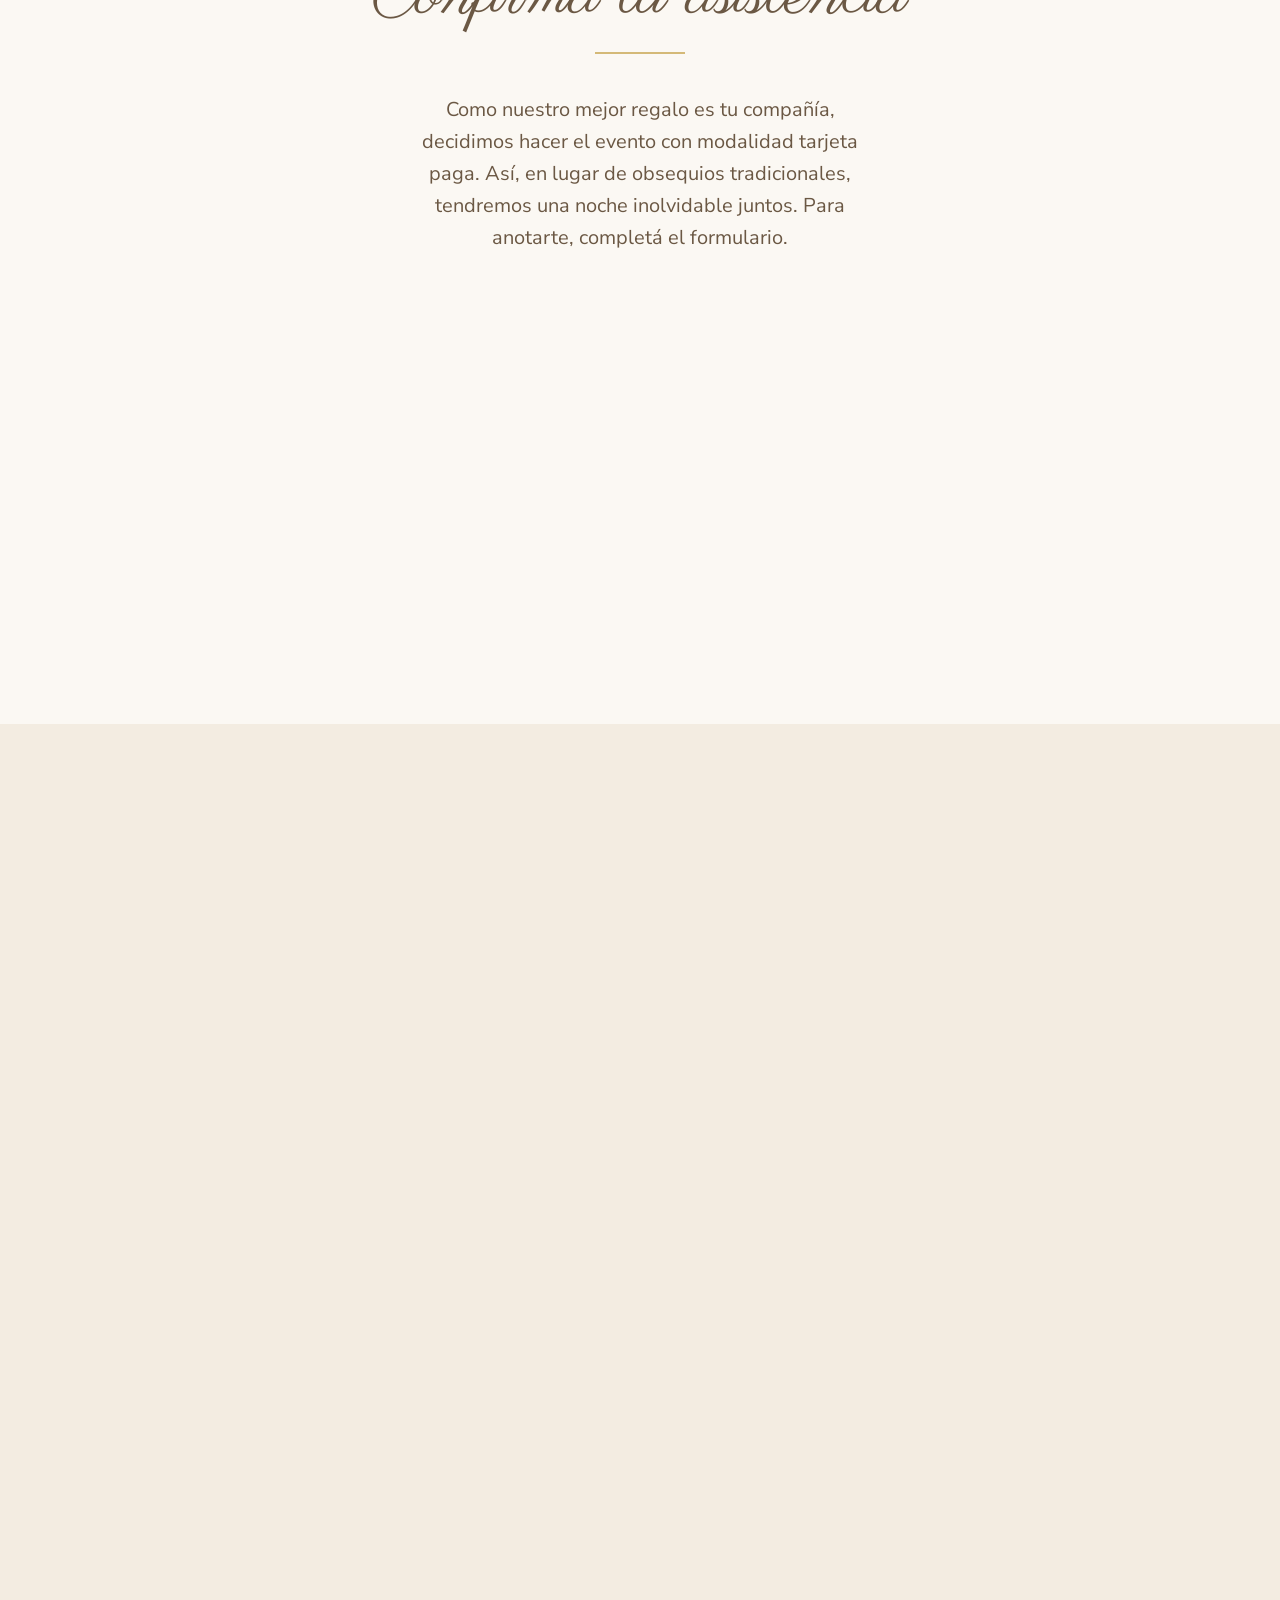
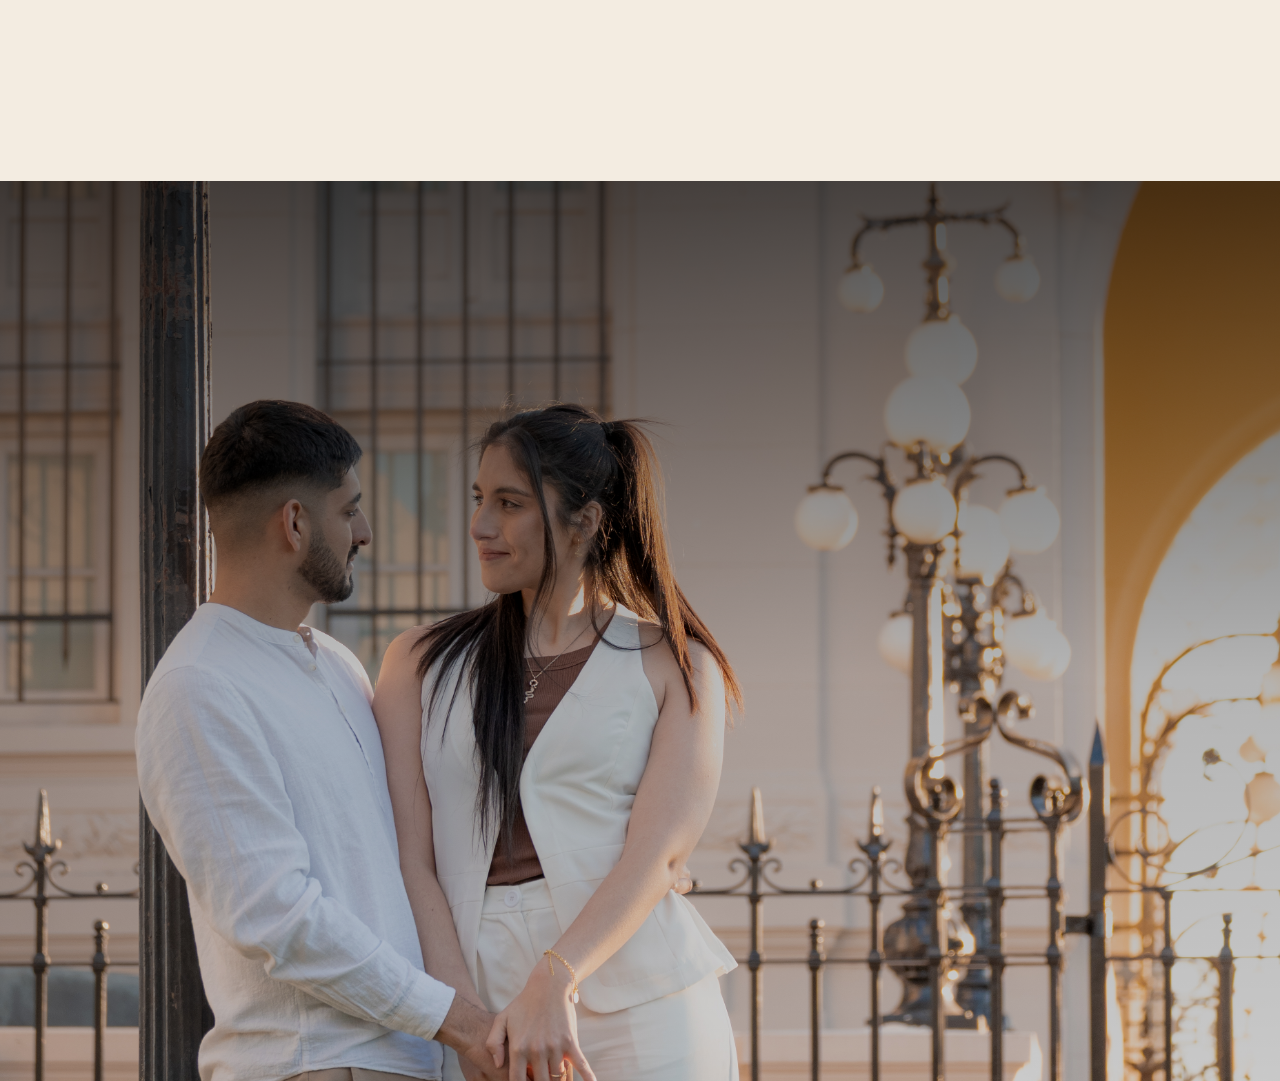
==== commit 7941f441: "Update index.html" ====
--- a/index.html
+++ b/index.html
@@ -8,7 +8,12 @@
     <meta property="og:type" content="website">
     <meta property="og:title" content="Juli & Agus · ¡Nos casamos!">
     <meta property="og:description" content="Te esperamos el 3 de abril de 2027 a las 18:30 hs.">
-    <meta property="og:image" content="https://aguss2604-debug.github.io/JuliyAgus/Portada.jpg">
+    <meta property="og:image" content="https://aguss2604-debug.github.io/JuliyAgus/miniatura.jpg">
+    <meta property="og:image:width" content="1200">
+    <meta property="og:image:height" content="630">
+    <meta property="og:url" content="https://aguss2604-debug.github.io/JuliyAgus/">
+    <meta property="og:site_name" content="Juli & Agus">
+    <meta name="twitter:card" content="summary_large_image">
     <link rel="preconnect" href="https://fonts.googleapis.com">
     <link rel="preconnect" href="https://fonts.gstatic.com" crossorigin>
     <link href="https://fonts.googleapis.com/css2?family=Cinzel:wght@400;600&family=Nunito+Sans:wght@400;700&family=Parisienne&display=swap" rel="stylesheet">
@@ -43,14 +48,31 @@
 
 <!-- PANTALLA DE ENTRADA: el toque en el sobre abre la invitación y arranca la música -->
 <div class="entrada" id="entrada">
-    <p>Te invitamos a nuestro casamiento</p>
+    <svg width="0" height="0" style="position:absolute" aria-hidden="true"><defs><symbol id="rama" viewBox="0 0 180 180" fill="none">
+        <g stroke="#b49a63" stroke-width="1.3" stroke-linecap="round"><path d="M-4 14C38 22 88 58 128 126"/><path d="M40 32C66 18 96 20 128 40"/><path d="M72 62C94 52 118 58 140 84"/></g>
+        <g fill="#efe3c6" stroke="#b49a63" stroke-width=".8">
+            <ellipse cx="22" cy="28" rx="10" ry="3.6" transform="rotate(28 22 28)"/><ellipse cx="52" cy="46" rx="11" ry="4" transform="rotate(-35 52 46)"/>
+            <ellipse cx="62" cy="58" rx="11" ry="4" transform="rotate(60 62 58)"/><ellipse cx="86" cy="22" rx="10" ry="3.6" transform="rotate(-8 86 22)"/>
+            <ellipse cx="108" cy="30" rx="9" ry="3.4" transform="rotate(22 108 30)"/><ellipse cx="94" cy="80" rx="11" ry="4" transform="rotate(-20 94 80)"/>
+            <ellipse cx="108" cy="100" rx="11" ry="4" transform="rotate(70 108 100)"/><ellipse cx="118" cy="112" rx="10" ry="3.6" transform="rotate(-50 118 112)"/>
+        </g>
+        <g fill="#f6e9cd" stroke="#b49a63" stroke-width=".8">
+            <g transform="translate(130 136)"><ellipse cx="8" rx="7" ry="3.8"/><ellipse cx="8" rx="7" ry="3.8" transform="rotate(72)"/><ellipse cx="8" rx="7" ry="3.8" transform="rotate(144)"/><ellipse cx="8" rx="7" ry="3.8" transform="rotate(216)"/><ellipse cx="8" rx="7" ry="3.8" transform="rotate(288)"/><circle r="2.6" fill="#d4b977" stroke="none"/></g>
+            <g transform="translate(138 42) scale(.8)"><ellipse cx="8" rx="7" ry="3.8"/><ellipse cx="8" rx="7" ry="3.8" transform="rotate(72)"/><ellipse cx="8" rx="7" ry="3.8" transform="rotate(144)"/><ellipse cx="8" rx="7" ry="3.8" transform="rotate(216)"/><ellipse cx="8" rx="7" ry="3.8" transform="rotate(288)"/><circle r="2.6" fill="#d4b977" stroke="none"/></g>
+            <g transform="translate(146 88) scale(.65)"><ellipse cx="8" rx="7" ry="3.8"/><ellipse cx="8" rx="7" ry="3.8" transform="rotate(72)"/><ellipse cx="8" rx="7" ry="3.8" transform="rotate(144)"/><ellipse cx="8" rx="7" ry="3.8" transform="rotate(216)"/><ellipse cx="8" rx="7" ry="3.8" transform="rotate(288)"/><circle r="2.6" fill="#d4b977" stroke="none"/></g>
+        </g>
+    </symbol></defs></svg>
+    <svg class="rama rama-1" viewBox="0 0 180 180" aria-hidden="true"><use href="#rama"/></svg>
+    <svg class="rama rama-2" viewBox="0 0 180 180" aria-hidden="true"><use href="#rama"/></svg>
+    <h1 class="ent-nombres">Juli &amp; Agus</h1>
+    <p class="ent-sub">Nuestra boda</p>
     <button type="button" id="abrir" class="sobre" aria-label="Abrir invitación">
         <span class="tarjeta"><em>Juli y Agus</em><small>03.04.27</small></span>
-        <span class="frente"></span>
-        <span class="solapa"></span>
+        <span class="frente"><svg viewBox="0 0 320 240" preserveAspectRatio="none" aria-hidden="true"><path d="M0 240L160 139M320 240L160 139" stroke="rgba(107,88,68,.22)" fill="none"/><path d="M0 0L160 139L320 0" stroke="rgba(255,255,255,.65)" fill="none"/></svg></span>
+        <span class="solapa"><span class="mono">J&amp;A</span></span>
         <span class="sello">J&amp;A</span>
     </button>
-    <span class="tip">Tocá el sobre para abrir</span>
+    <span class="tip">Tocá el sobre para abrir nuestra invitación</span>
 </div>
 
 <!-- PORTADA -->
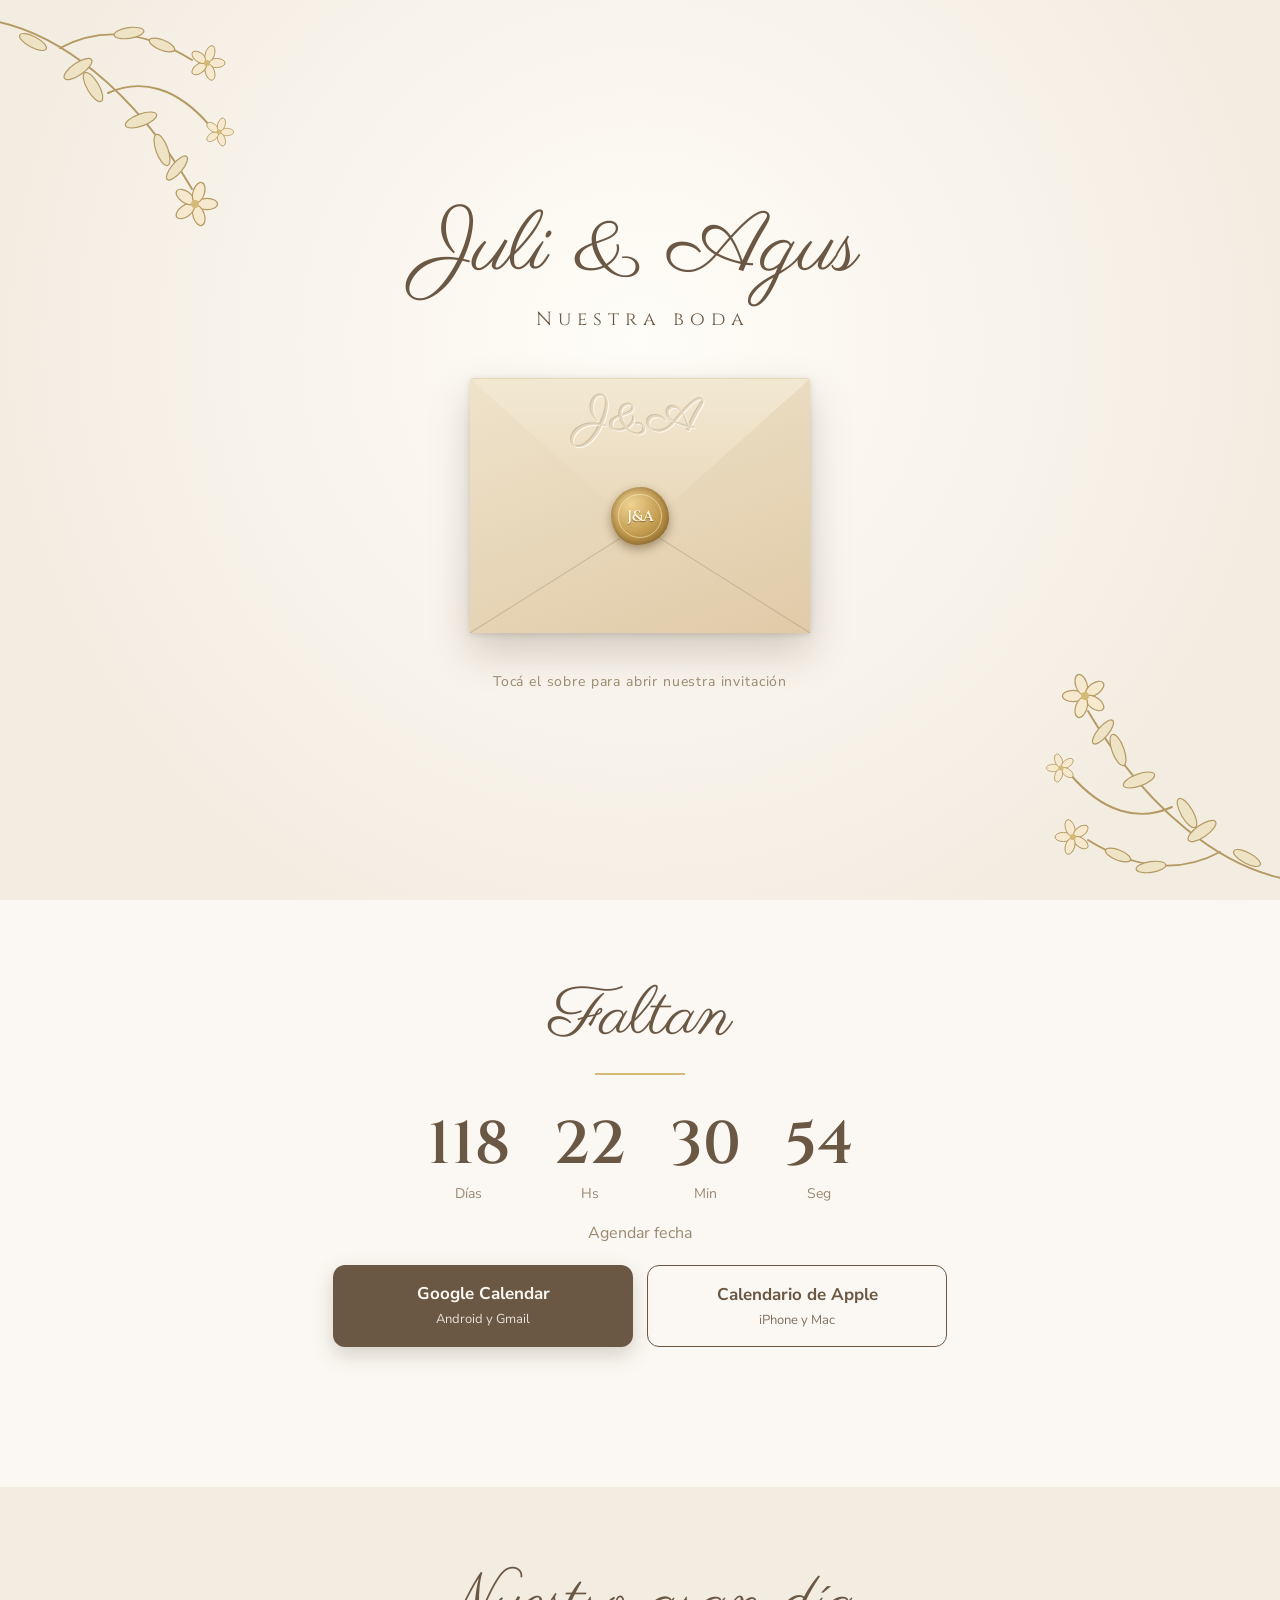
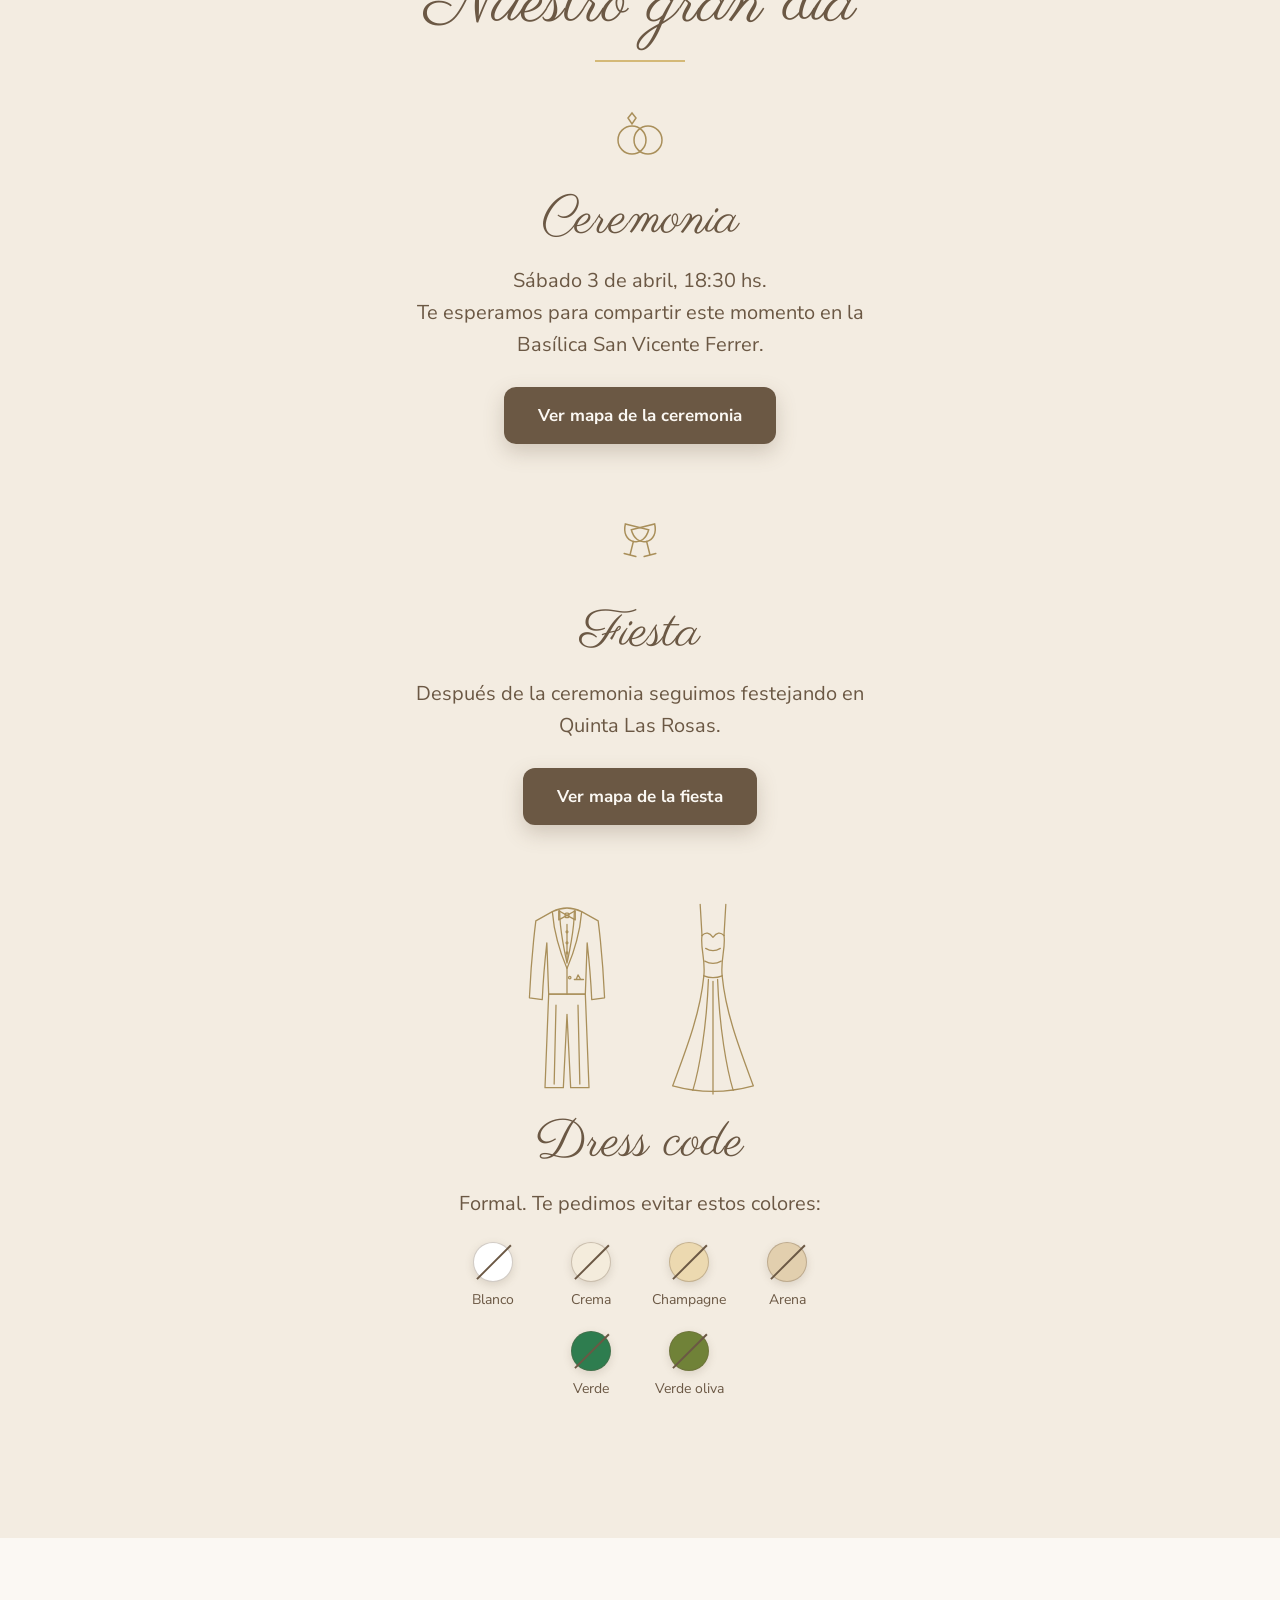
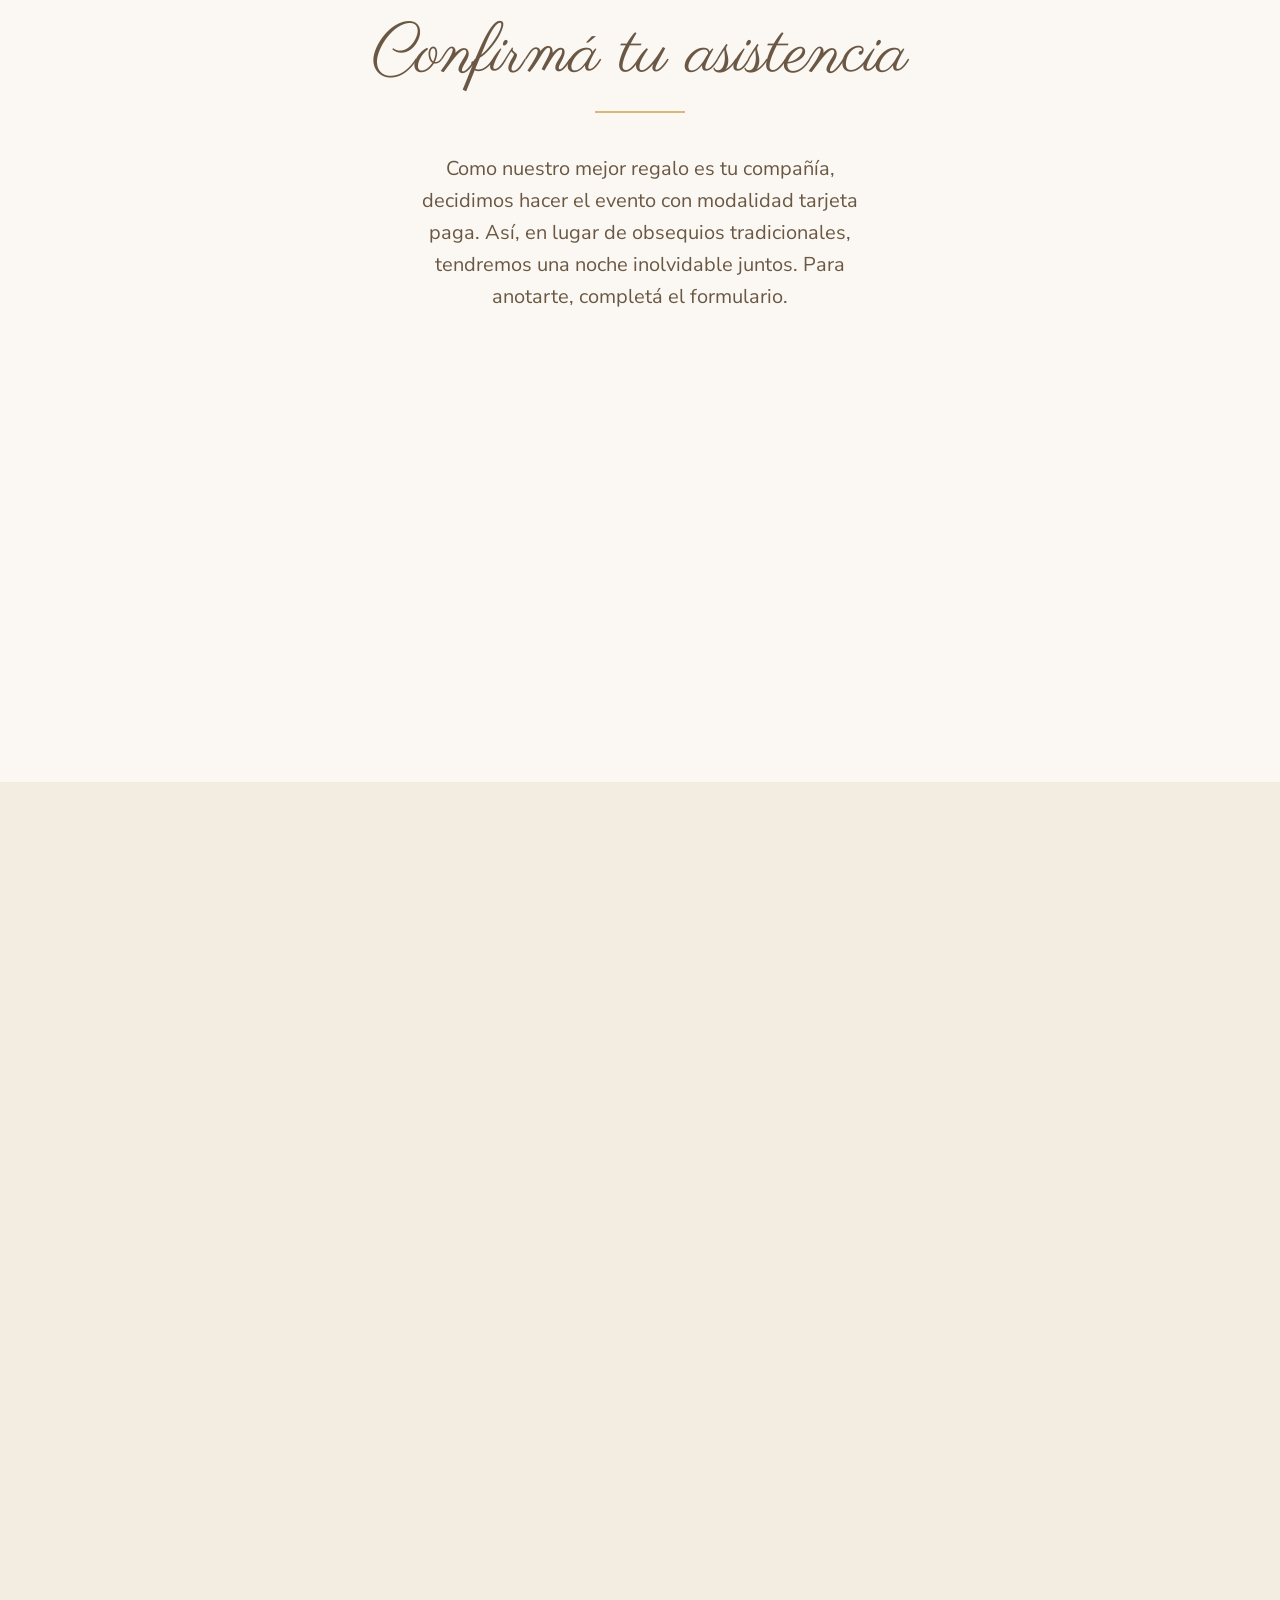
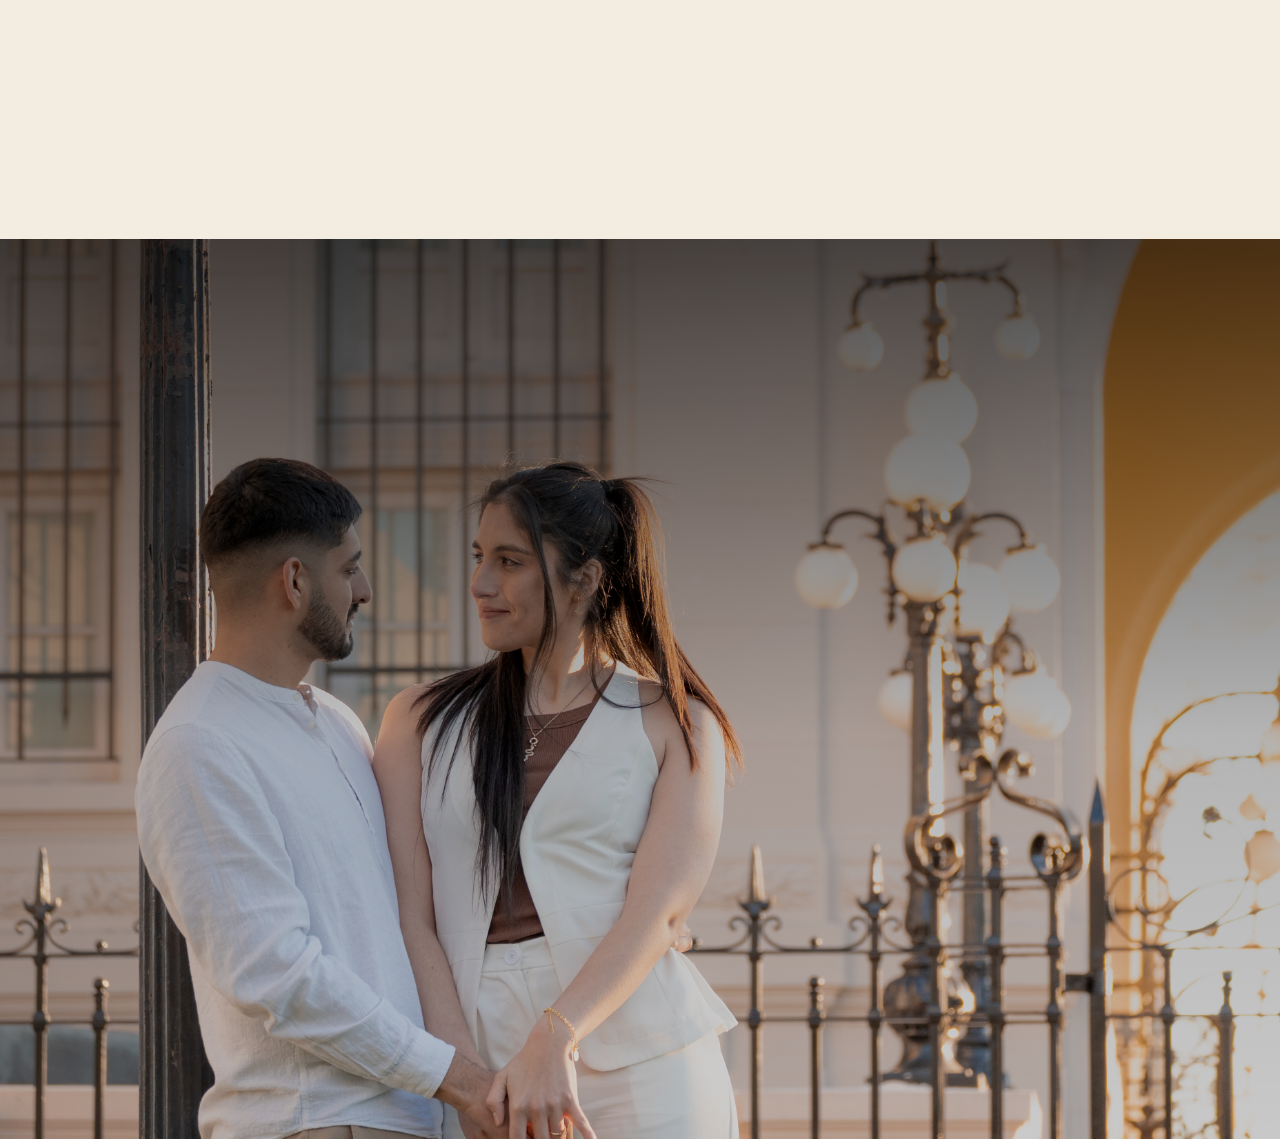
==== commit fc62145c: "Update index.html" ====
--- a/index.html
+++ b/index.html
@@ -33,6 +33,12 @@
         .galeria { display: grid; grid-template-columns: 1fr; gap: 18px; max-width: 520px; margin: 0 auto; }
         .galeria img { display: block; width: 100%; height: auto; border-radius: 14px; box-shadow: 0 10px 26px rgba(107, 88, 68, .2); }
         @media (min-width: 760px) { .galeria { grid-template-columns: 1fr 1fr; gap: 16px; max-width: 860px; align-items: center; } }
+        /* AGENDAR FECHA */
+        .agendar { display: flex; flex-wrap: wrap; justify-content: center; gap: 14px; margin-top: 18px; }
+        .agendar .boton { margin-top: 0; width: min(300px, 100%); }
+        .b-sub { display: block; margin-top: 2px; font-size: 13px; font-weight: 400; opacity: .85; }
+        .boton.boton-outline { background: transparent; color: var(--tierra); border: 1.5px solid var(--tierra); box-shadow: none; }
+        .boton.boton-outline:hover { background: rgba(107, 88, 68, .08); }
     </style>
 </head>
 <body class="bloqueado">
@@ -97,8 +103,12 @@
         <div><strong id="r-min">00</strong><span>Min</span></div>
         <div><strong id="r-seg">00</strong><span>Seg</span></div>
     </div>
-    <a class="boton" target="_blank" rel="noopener"
-       href="https://calendar.google.com/calendar/render?action=TEMPLATE&amp;text=Casamiento%20de%20Juli%20y%20Agus&amp;dates=20270403T183000/20270404T040000&amp;ctz=America/Argentina/Buenos_Aires&amp;location=Quinta%20Las%20Rosas">Agendar fecha</a>
+    <p class="texto chico">Agendar fecha</p>
+    <div class="agendar">
+        <a class="boton" target="_blank" rel="noopener"
+           href="https://calendar.google.com/calendar/render?action=TEMPLATE&amp;text=Casamiento%20de%20Juli%20y%20Agus&amp;dates=20270403T183000/20270404T040000&amp;ctz=America/Argentina/Buenos_Aires&amp;location=Bas%C3%ADlica%20San%20Vicente%20Ferrer&amp;details=Ceremonia%2018%3A30%20hs.%20Fiesta%20en%20Quinta%20Las%20Rosas.">Google Calendar<span class="b-sub">Android y Gmail</span></a>
+        <a class="boton boton-outline" href="boda-juli-y-agus.ics">Calendario de Apple<span class="b-sub">iPhone y Mac</span></a>
+    </div>
 </section>
 
 <!-- DETALLES -->
@@ -155,7 +165,7 @@
 
 <!-- GALERIA: usa las fotos que ya están en el repo (podés agregar más líneas <img>) -->
 <section class="seccion crema2">
-    <h2 class="titulo">Un carrete lleno de amor, ilusión y muchas ganas de que llegue el día</h2>
+    <h2 class="titulo">Un carrete lleno de amor, ilusión y emoción por el gran día</h2>
     <div class="linea"></div>
     <div class="galeria">
         <img src="conocimos.jpg" alt="Juli y Agus, el comienzo" loading="lazy">
@@ -210,7 +220,7 @@
 
 /* ---------- APARECER / DESAPARECER AL HACER SCROLL ---------- */
 if (!matchMedia("(prefers-reduced-motion: reduce)").matches) {
-    const items = document.querySelectorAll(".titulo,.linea,.reloj,.texto,.valor,.bloque,.momento,.seccion>.boton,.enlace,.cierre-texto,.galeria img");
+    const items = document.querySelectorAll(".titulo,.linea,.reloj,.texto,.valor,.bloque,.momento,.seccion>.boton,.agendar,.enlace,.cierre-texto,.galeria img");
     items.forEach(el => el.classList.add("rv"));
     const io = new IntersectionObserver(entradas => entradas.forEach((e, i) => {
         const el = e.target;
--- a/style.css
+++ b/style.css
@@ -25,21 +25,30 @@
 
 /* ---------- PANTALLA DE ENTRADA (sobre) ---------- */
 .bloqueado { overflow: hidden; }
-.entrada { position: fixed; inset: 0; z-index: 2000; display: flex; flex-direction: column; align-items: center; justify-content: center; gap: 56px; padding: 24px; text-align: center; background: #4a3d2f; transition: opacity .9s ease, visibility .9s; }
+.entrada { position: fixed; inset: 0; z-index: 2000; display: flex; flex-direction: column; align-items: center; justify-content: center; gap: 12px; padding: 24px; text-align: center; overflow: hidden; background: radial-gradient(circle at 50% 38%, #fffdf8, #f3ece1 78%); color: var(--tierra); transition: opacity .9s ease, visibility .9s; }
 .entrada.oculta { opacity: 0; visibility: hidden; }
-.entrada p { font: 400 clamp(28px, 8vw, 38px) 'Parisienne', cursive; color: var(--dorado); }
-.tip { font-size: 14px; letter-spacing: .08em; color: #cdbfa6; }
-.sobre { position: relative; width: min(320px, 82vw); aspect-ratio: 4 / 3; padding: 0; border: 0; border-radius: 6px; background: #e9dcc5; box-shadow: 0 20px 50px rgba(0, 0, 0, .45); cursor: pointer; perspective: 900px; }
+.rama { position: absolute; width: clamp(150px, 44vw, 270px); height: auto; pointer-events: none; }
+.rama-1 { top: 0; left: 0; }
+.rama-2 { bottom: 0; right: 0; transform: rotate(180deg); }
+.ent-nombres { position: relative; font: 400 clamp(52px, 15vw, 84px)/1.05 'Parisienne', cursive; }
+.ent-sub { position: relative; font: 400 clamp(15px, 4vw, 19px) 'Cinzel', serif; letter-spacing: .32em; text-indent: .32em; }
+.tip { position: relative; font-size: 14px; letter-spacing: .06em; color: var(--tierra-suave); }
+.sobre { position: relative; margin: 34px 0 26px; width: min(340px, 84vw); aspect-ratio: 4 / 3; padding: 0; border: 0; border-radius: 4px; background: #d9c4a0; box-shadow: 0 18px 40px rgba(107, 88, 68, .28), 0 2px 6px rgba(107, 88, 68, .2); cursor: pointer; perspective: 900px; }
 .sobre > span { position: absolute; }
-.frente { inset: 0; background: #f4eadb; clip-path: polygon(0 0, 50% 58%, 100% 0, 100% 100%, 0 100%); z-index: 3; }
-.solapa { left: 0; top: 0; width: 100%; height: 60%; background: #e2d1b3; clip-path: polygon(0 0, 100% 0, 50% 100%); transform-origin: top; transition: transform .8s ease; z-index: 4; }
-.sello { left: 50%; top: 54%; width: 46px; height: 46px; margin: -23px 0 0 -23px; display: grid; place-items: center; border-radius: 50%; background: radial-gradient(circle at 35% 30%, #c9a25a, #8a6a34); color: #fff; font: 600 14px 'Cinzel', serif; box-shadow: 0 3px 8px rgba(0, 0, 0, .4); z-index: 5; transition: opacity .3s; }
-.tarjeta { left: 8%; top: 8%; width: 84%; height: 82%; display: flex; flex-direction: column; align-items: center; justify-content: center; background: var(--crema); border-radius: 4px; color: var(--tierra); z-index: 2; transition: transform .9s ease .5s; }
+.frente { inset: 0; background: linear-gradient(160deg, #efe3cb, #e0cba8); clip-path: polygon(0 0, 50% 58%, 100% 0, 100% 100%, 0 100%); z-index: 3; }
+.frente svg { display: block; width: 100%; height: 100%; }
+.solapa { left: 0; top: 0; width: 100%; height: 60%; background: linear-gradient(180deg, #f3e9d3, #e7d6b7); clip-path: polygon(0 0, 100% 0, 50% 100%); transform-origin: top; transition: transform .8s ease; z-index: 4; }
+.mono { position: absolute; left: 0; right: 0; top: 12%; text-align: center; font: 400 clamp(34px, 10vw, 46px)/1 'Parisienne', cursive; color: #e6d5b8; text-shadow: 1px 1px 0 rgba(255, 255, 255, .8), -1px -1px 0 rgba(107, 88, 68, .25); transition: opacity .25s; }
+.sello { left: 50%; top: 54%; width: 58px; height: 58px; margin: -29px 0 0 -29px; display: grid; place-items: center; border-radius: 52% 48% 55% 45% / 48% 54% 46% 52%; background: radial-gradient(circle at 35% 30%, #efd391, #c19a4e 55%, #8f6a2c); color: #fff8e4; font: 600 15px 'Cinzel', serif; text-shadow: 0 1px 1px rgba(90, 60, 20, .6); box-shadow: 0 4px 10px rgba(80, 55, 20, .45), inset 0 0 8px rgba(80, 55, 20, .5); z-index: 5; transition: opacity .3s; }
+.sello::after { content: ""; position: absolute; inset: 7px; border: 1px solid rgba(255, 240, 200, .55); border-radius: 50%; }
+.tarjeta { left: 8%; top: 8%; width: 84%; height: 82%; display: flex; flex-direction: column; align-items: center; justify-content: center; background: var(--crema); border-radius: 4px; box-shadow: 0 4px 14px rgba(107, 88, 68, .25); color: var(--tierra); z-index: 2; transition: transform .9s ease .5s; }
 .tarjeta em { font: normal 400 clamp(34px, 9vw, 44px) 'Parisienne', cursive; }
 .tarjeta small { font: 400 14px 'Cinzel', serif; letter-spacing: 3px; }
 .abierto .solapa { transform: rotateX(180deg); z-index: 1; }
-.abierto .sello { opacity: 0; }
+.abierto .mono, .abierto .sello { opacity: 0; }
 .abierto .tarjeta { transform: translateY(-55%); }
+.ent-nombres, .ent-sub, .tip { transition: opacity .6s ease; }
+.abierto .ent-nombres, .abierto .ent-sub, .abierto .tip { opacity: 0; }
 
 /* ---------- MUSICA ---------- */
 .btn-musica { position: fixed; right: 20px; bottom: 20px; width: 56px; height: 56px; border: 0; border-radius: 50%; background: var(--tierra); color: var(--crema); cursor: pointer; z-index: 999; display: grid; place-items: center; box-shadow: 0 6px 18px rgba(0, 0, 0, .35); transition: transform .25s; }
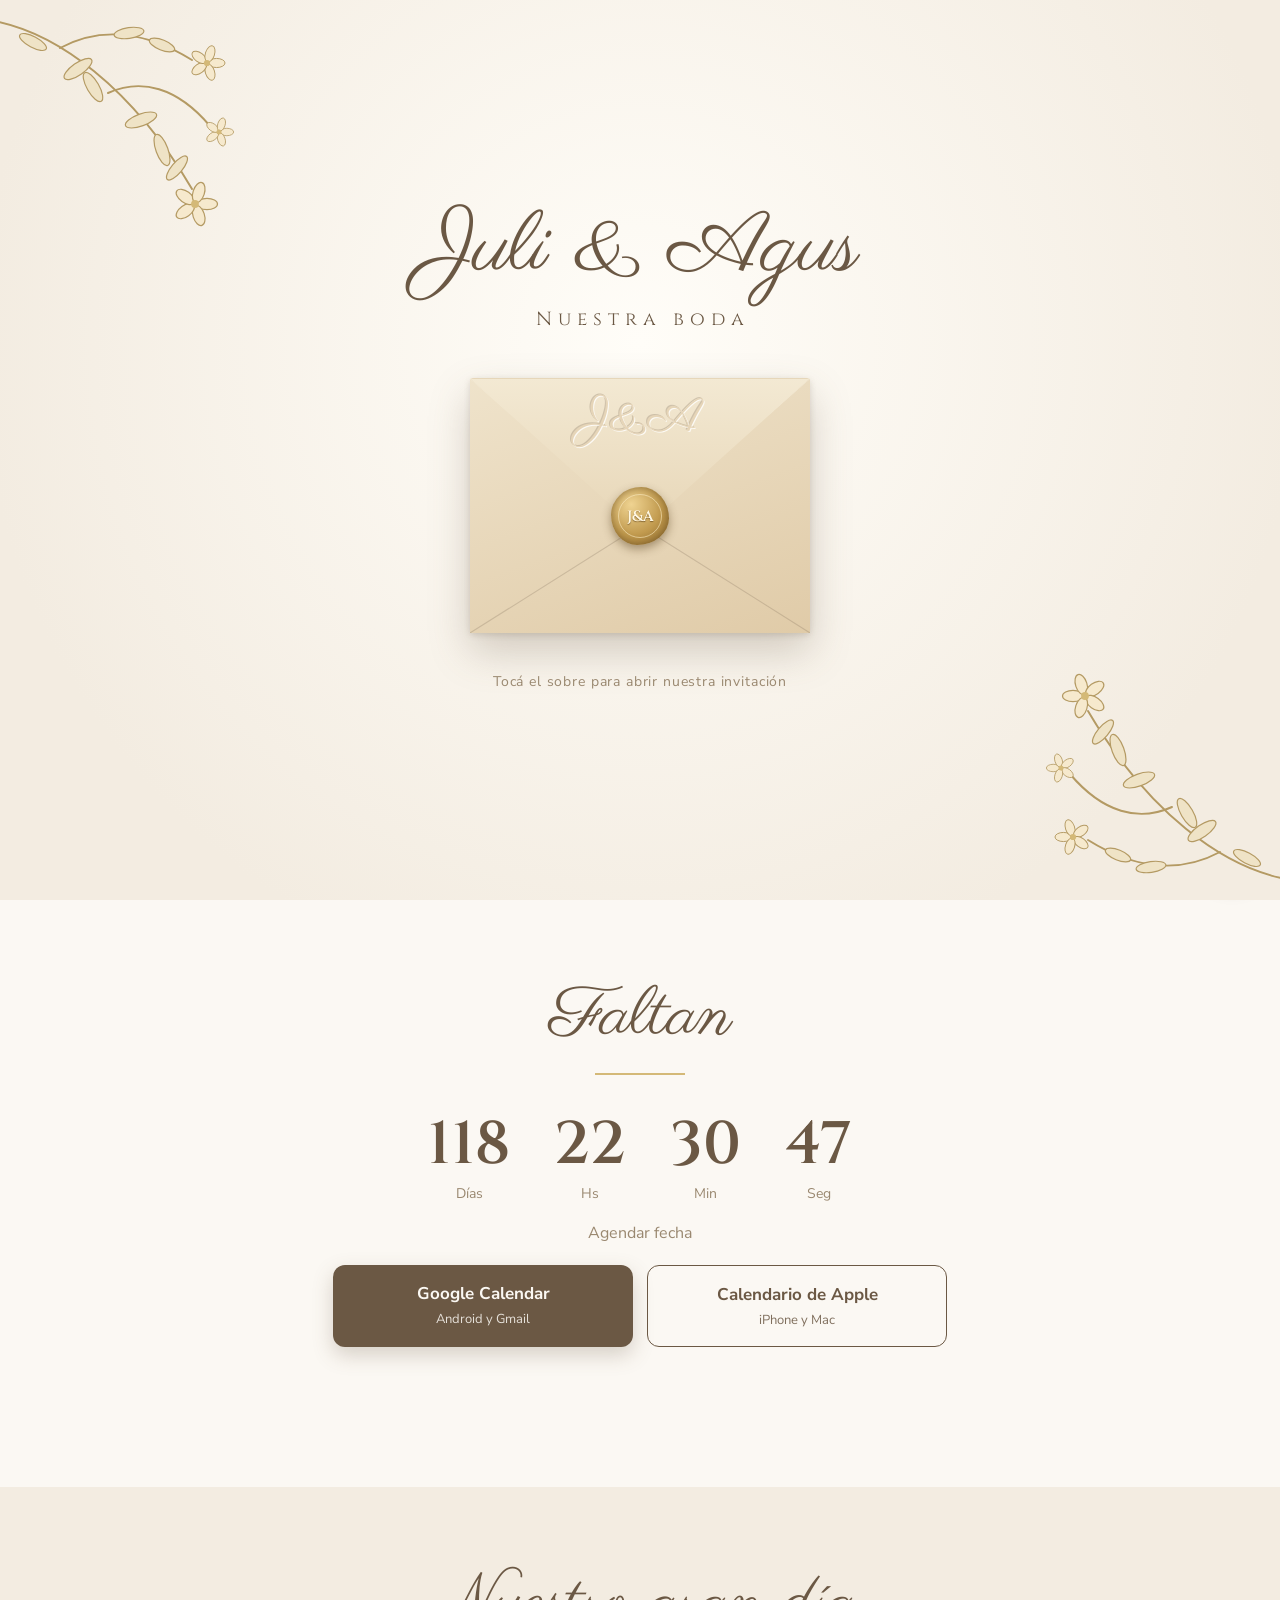
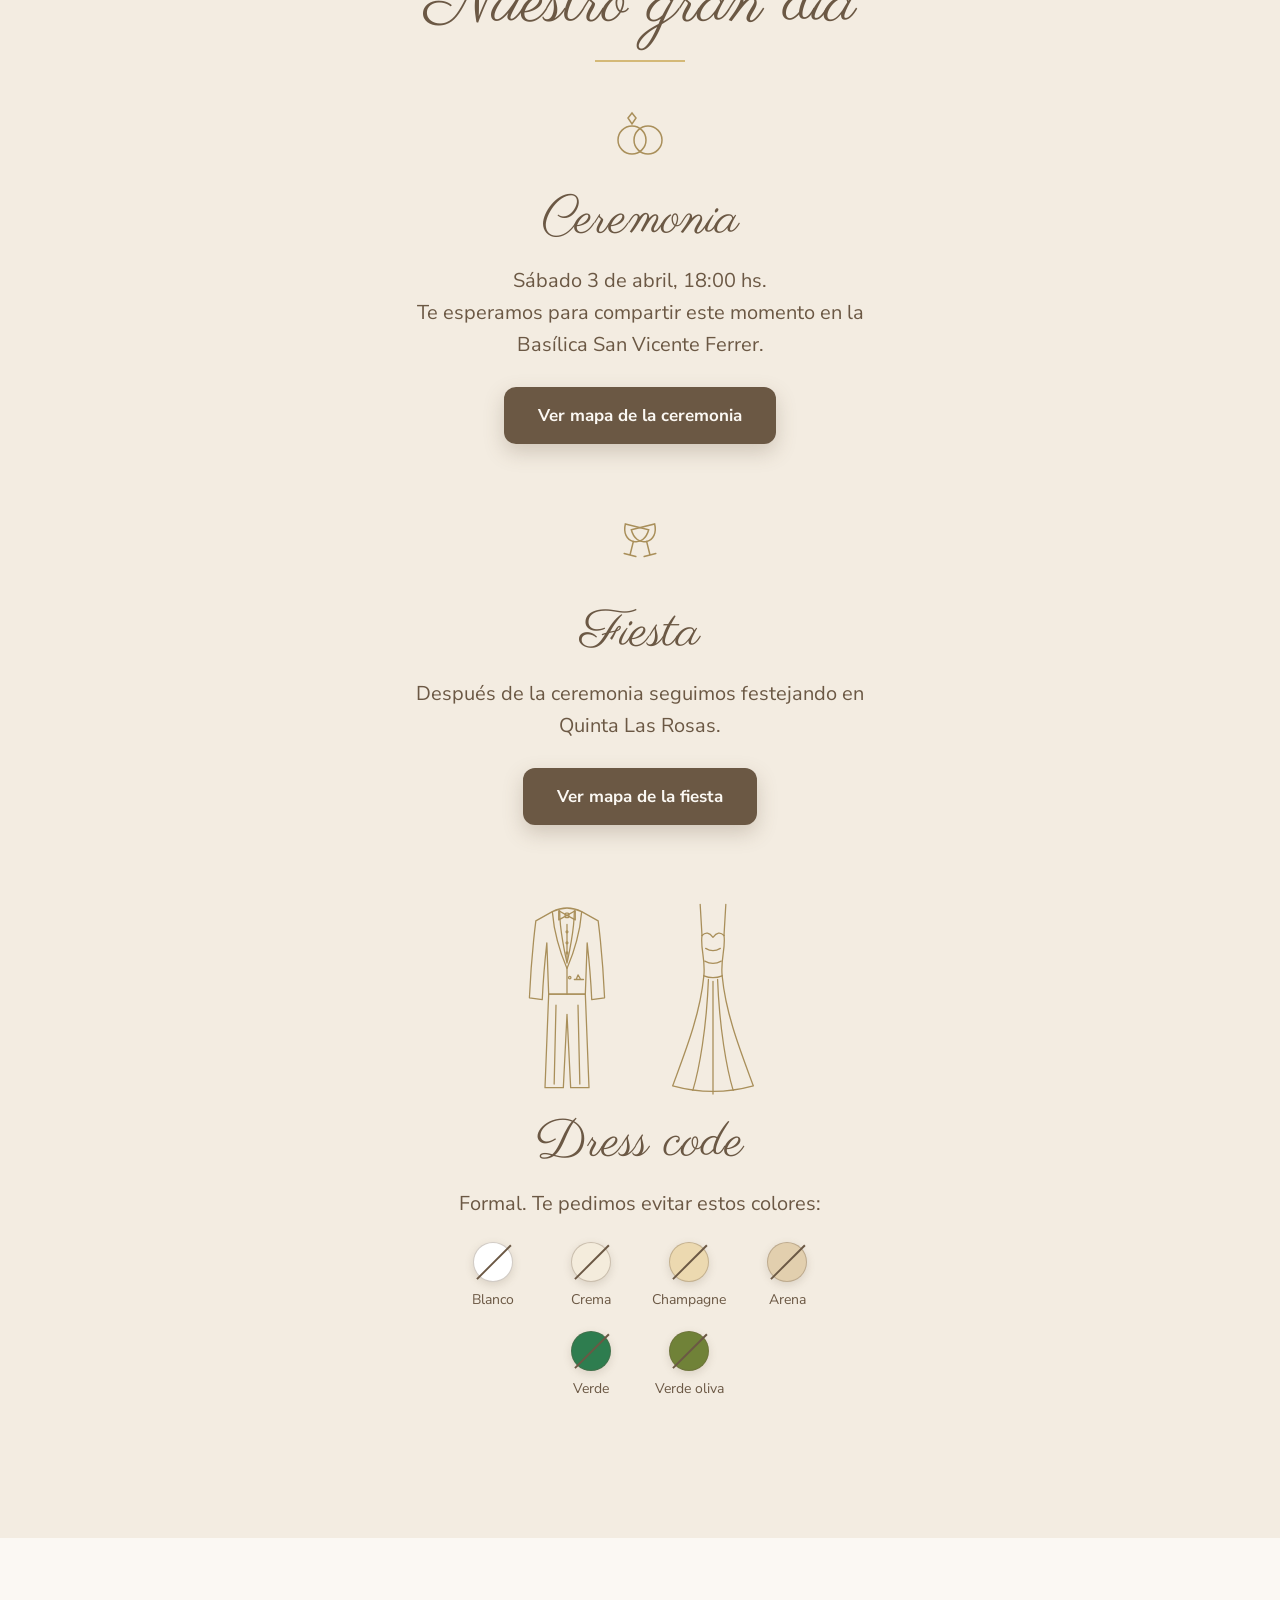
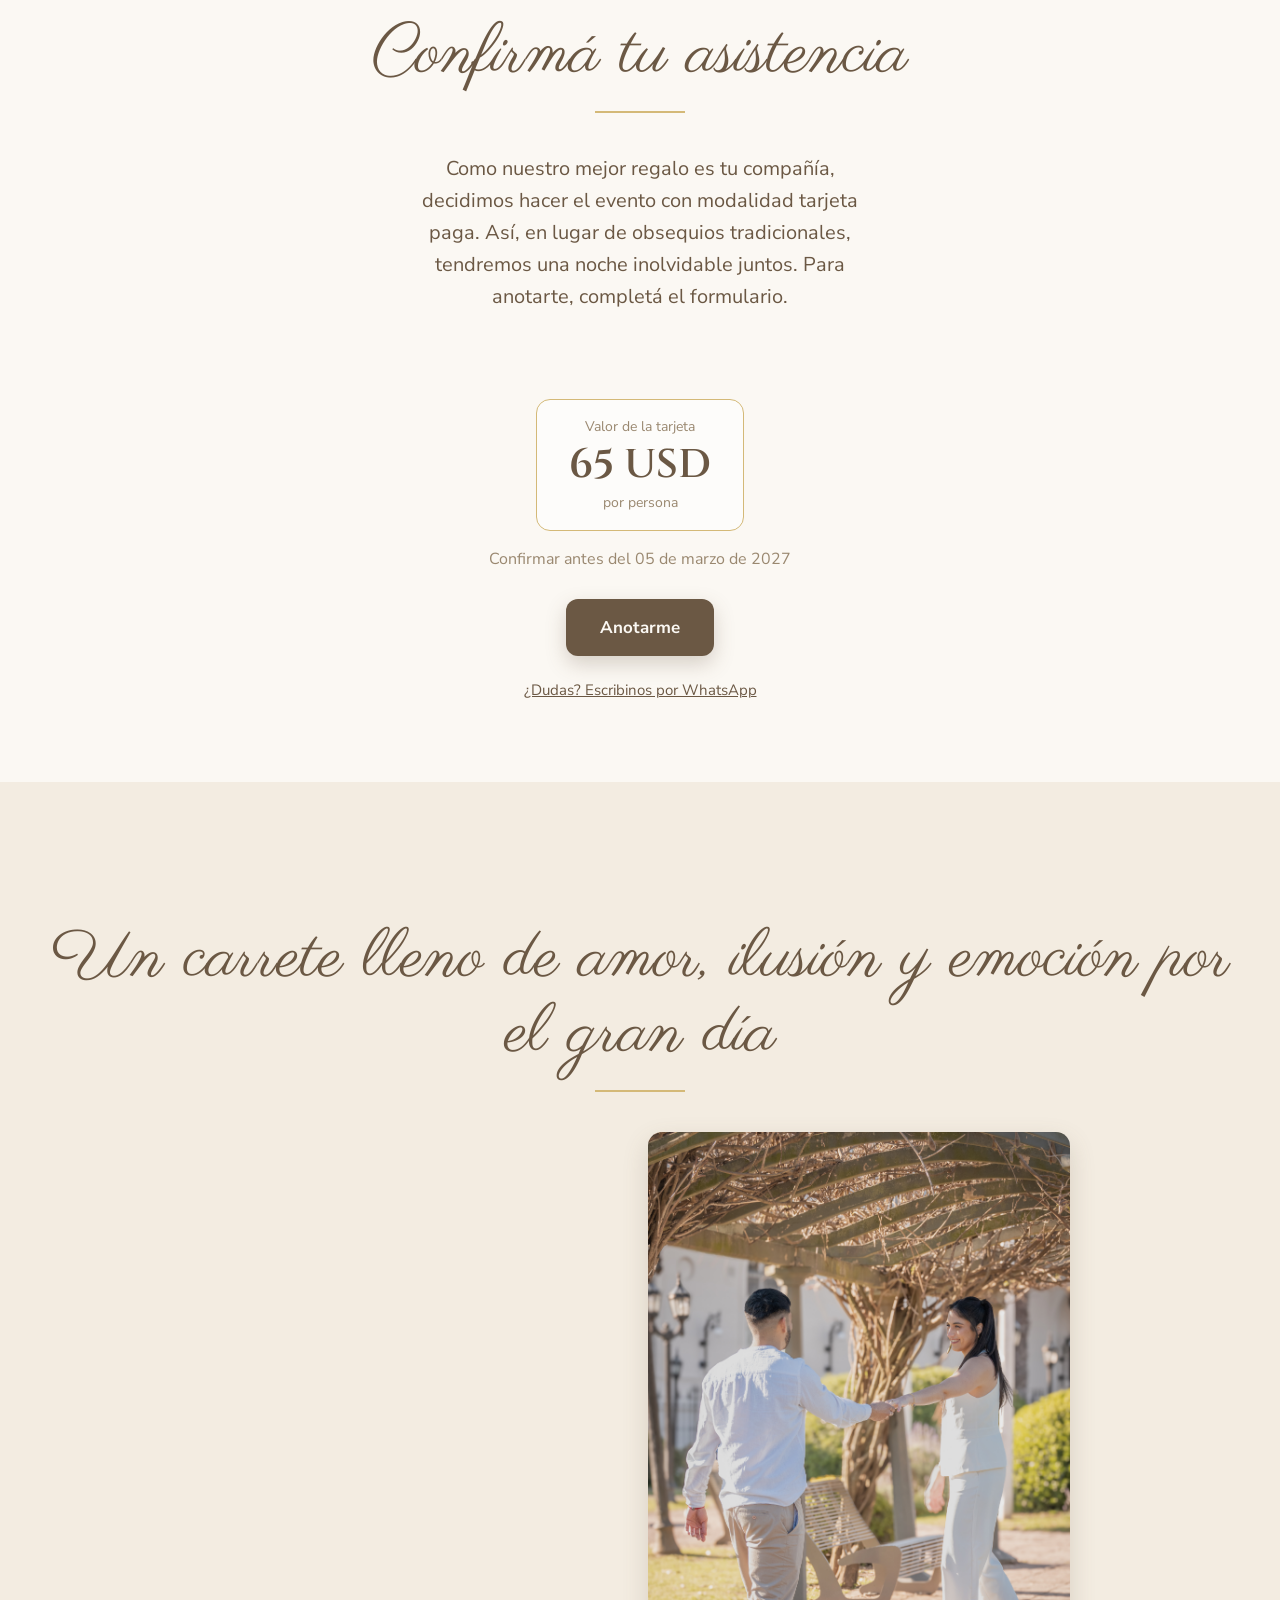
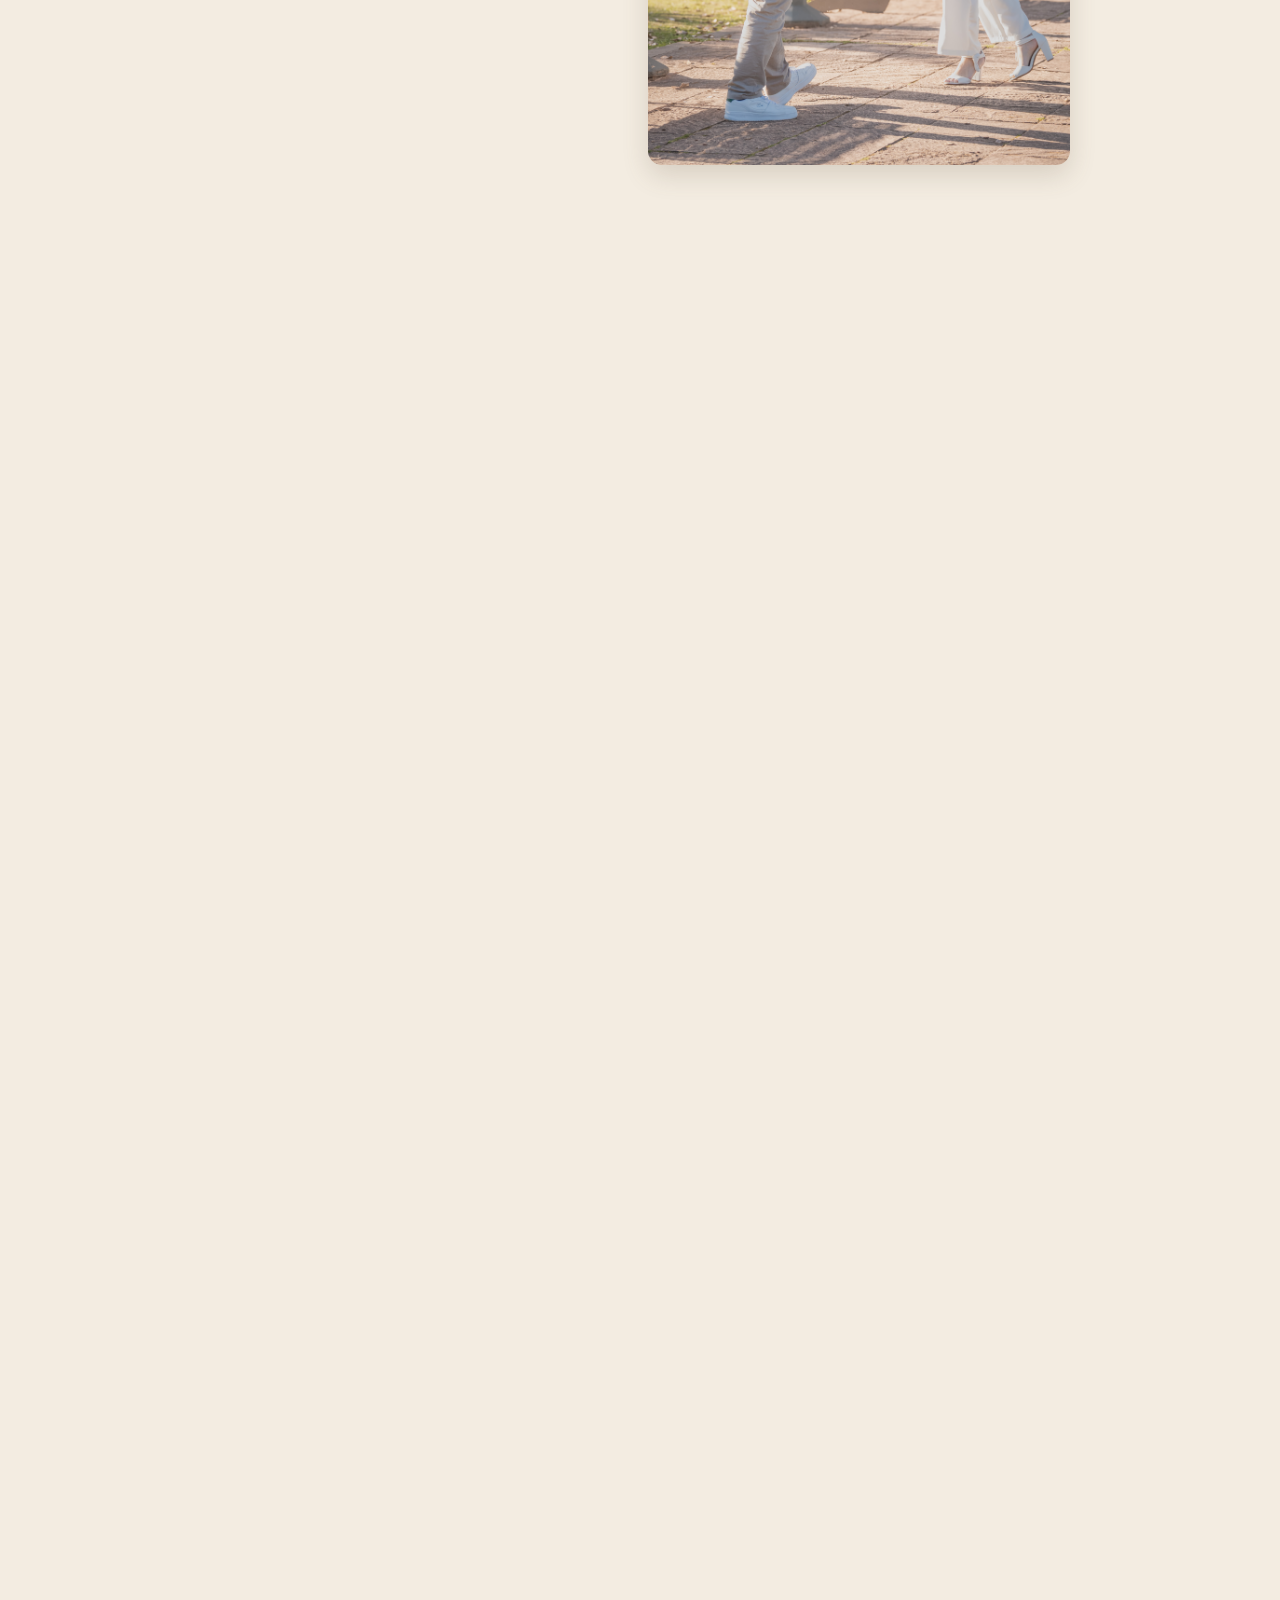
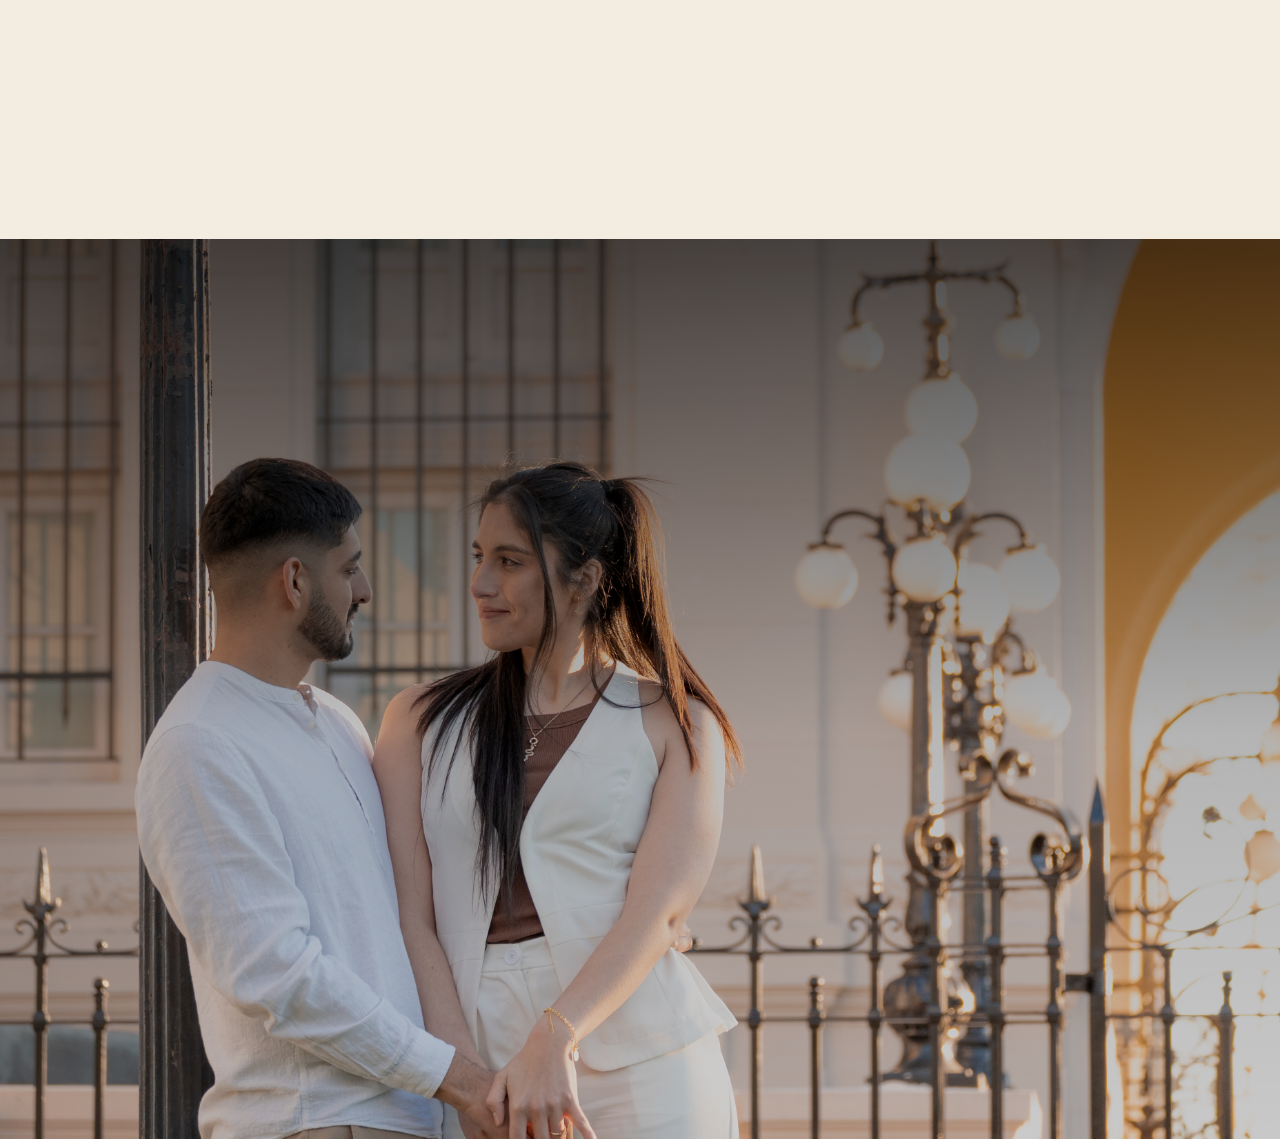
==== commit 7bace3a5: "Update index.html" ====
--- a/index.html
+++ b/index.html
@@ -106,7 +106,7 @@
     <p class="texto chico">Agendar fecha</p>
     <div class="agendar">
         <a class="boton" target="_blank" rel="noopener"
-           href="https://calendar.google.com/calendar/render?action=TEMPLATE&amp;text=Casamiento%20de%20Juli%20y%20Agus&amp;dates=20270403T183000/20270404T040000&amp;ctz=America/Argentina/Buenos_Aires&amp;location=Bas%C3%ADlica%20San%20Vicente%20Ferrer&amp;details=Ceremonia%2018%3A30%20hs.%20Fiesta%20en%20Quinta%20Las%20Rosas.">Google Calendar<span class="b-sub">Android y Gmail</span></a>
+           href="https://calendar.google.com/calendar/render?action=TEMPLATE&amp;text=Casamiento%20de%20Juli%20y%20Agus&amp;dates=20270403T180000/20270404T040000&amp;ctz=America/Argentina/Buenos_Aires&amp;location=Bas%C3%ADlica%20San%20Vicente%20Ferrer&amp;details=Ceremonia%2018%3A30%20hs.%20Fiesta%20en%20Quinta%20Las%20Rosas.">Google Calendar<span class="b-sub">Android y Gmail</span></a>
         <a class="boton boton-outline" href="boda-juli-y-agus.ics">Calendario de Apple<span class="b-sub">iPhone y Mac</span></a>
     </div>
 </section>
@@ -119,7 +119,7 @@
     <div class="bloque">
         <svg viewBox="0 0 64 64" fill="none" stroke="currentColor" stroke-width="1.5" stroke-linecap="round" aria-hidden="true"><circle cx="24" cy="38" r="14"/><circle cx="40" cy="38" r="14"/><path d="M20 16l4-5 4 5-4 6z"/></svg>
         <h3>Ceremonia</h3>
-        <p>Sábado 3 de abril, 18:30 hs.<br>Te esperamos para compartir este momento en la Basílica San Vicente Ferrer.</p>
+        <p>Sábado 3 de abril, 18:00 hs.<br>Te esperamos para compartir este momento en la Basílica San Vicente Ferrer.</p>
         <!-- COMPLETAR: si la ceremonia es en otro lugar, cambiá el texto y el link -->
         <a class="boton" href="https://maps.app.goo.gl/U9LSi2LmjyAa6diA7" target="_blank" rel="noopener">Ver mapa de la ceremonia</a>
     </div>
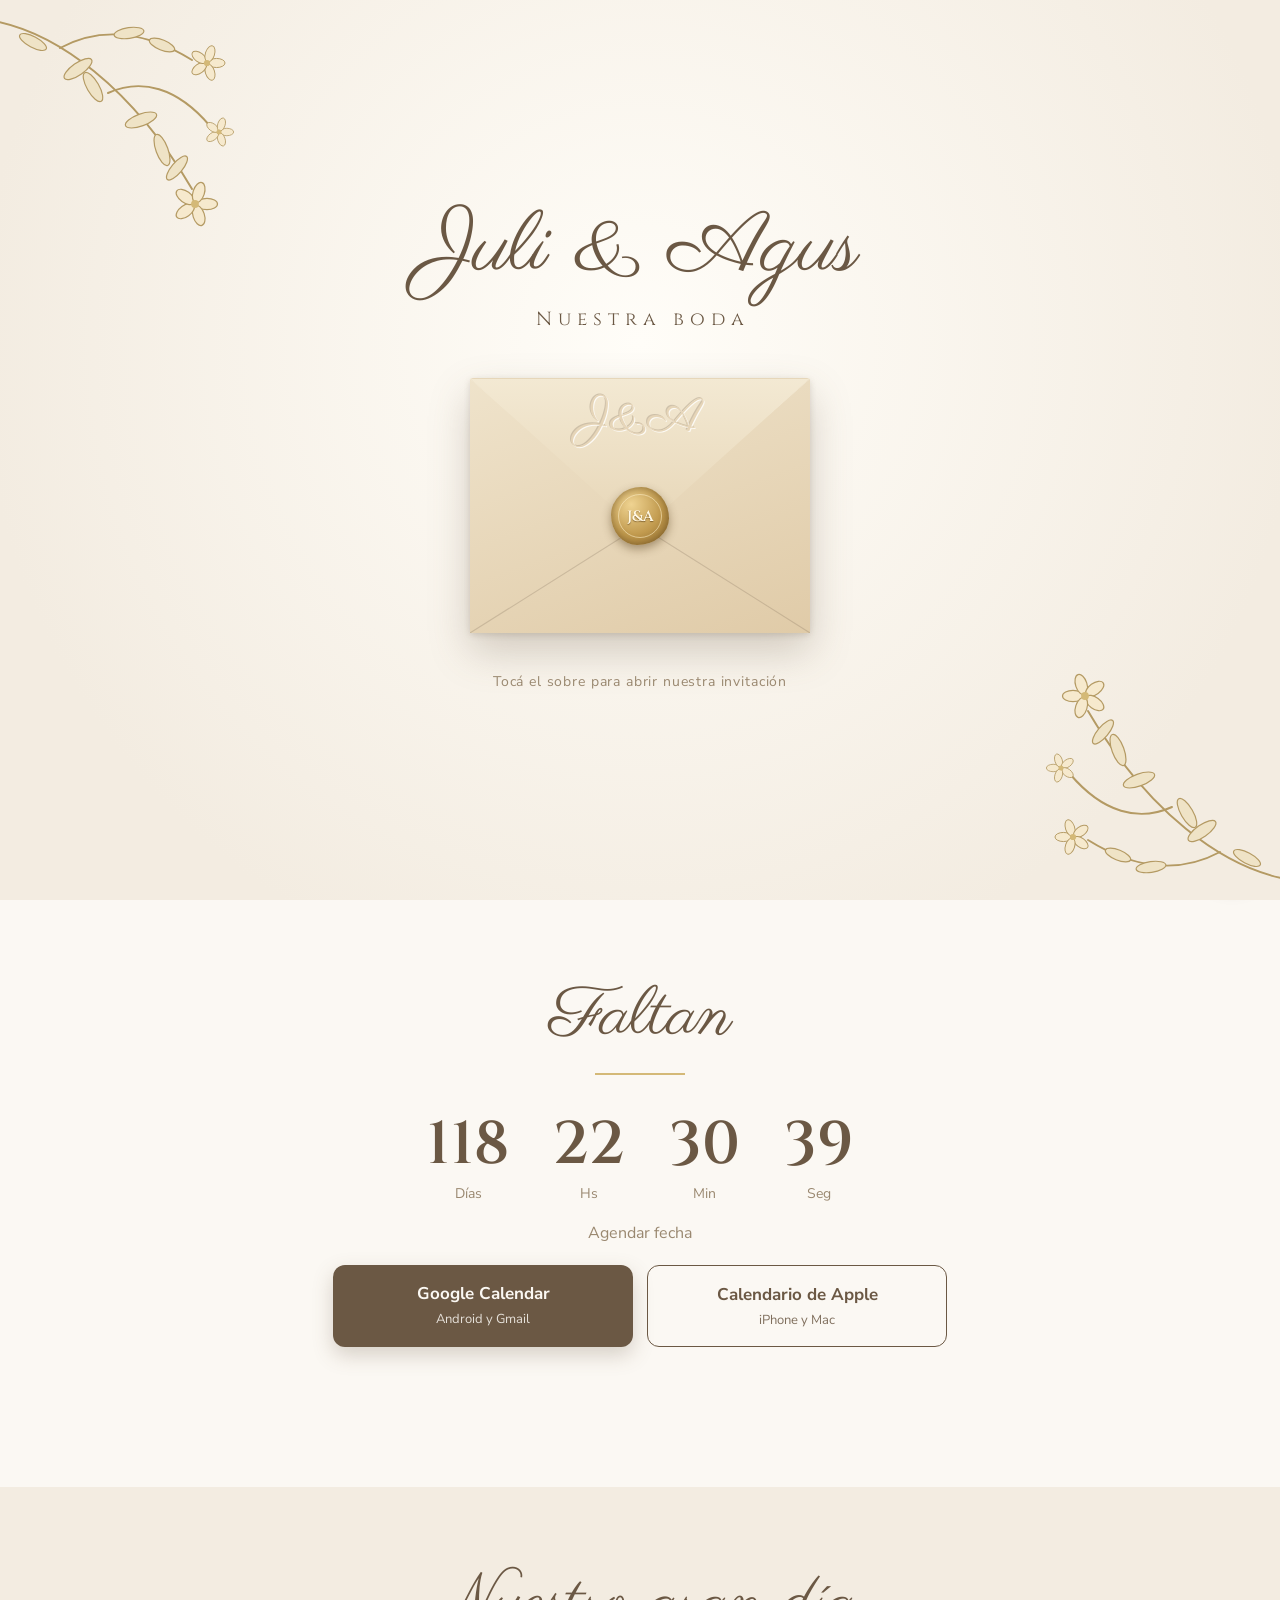
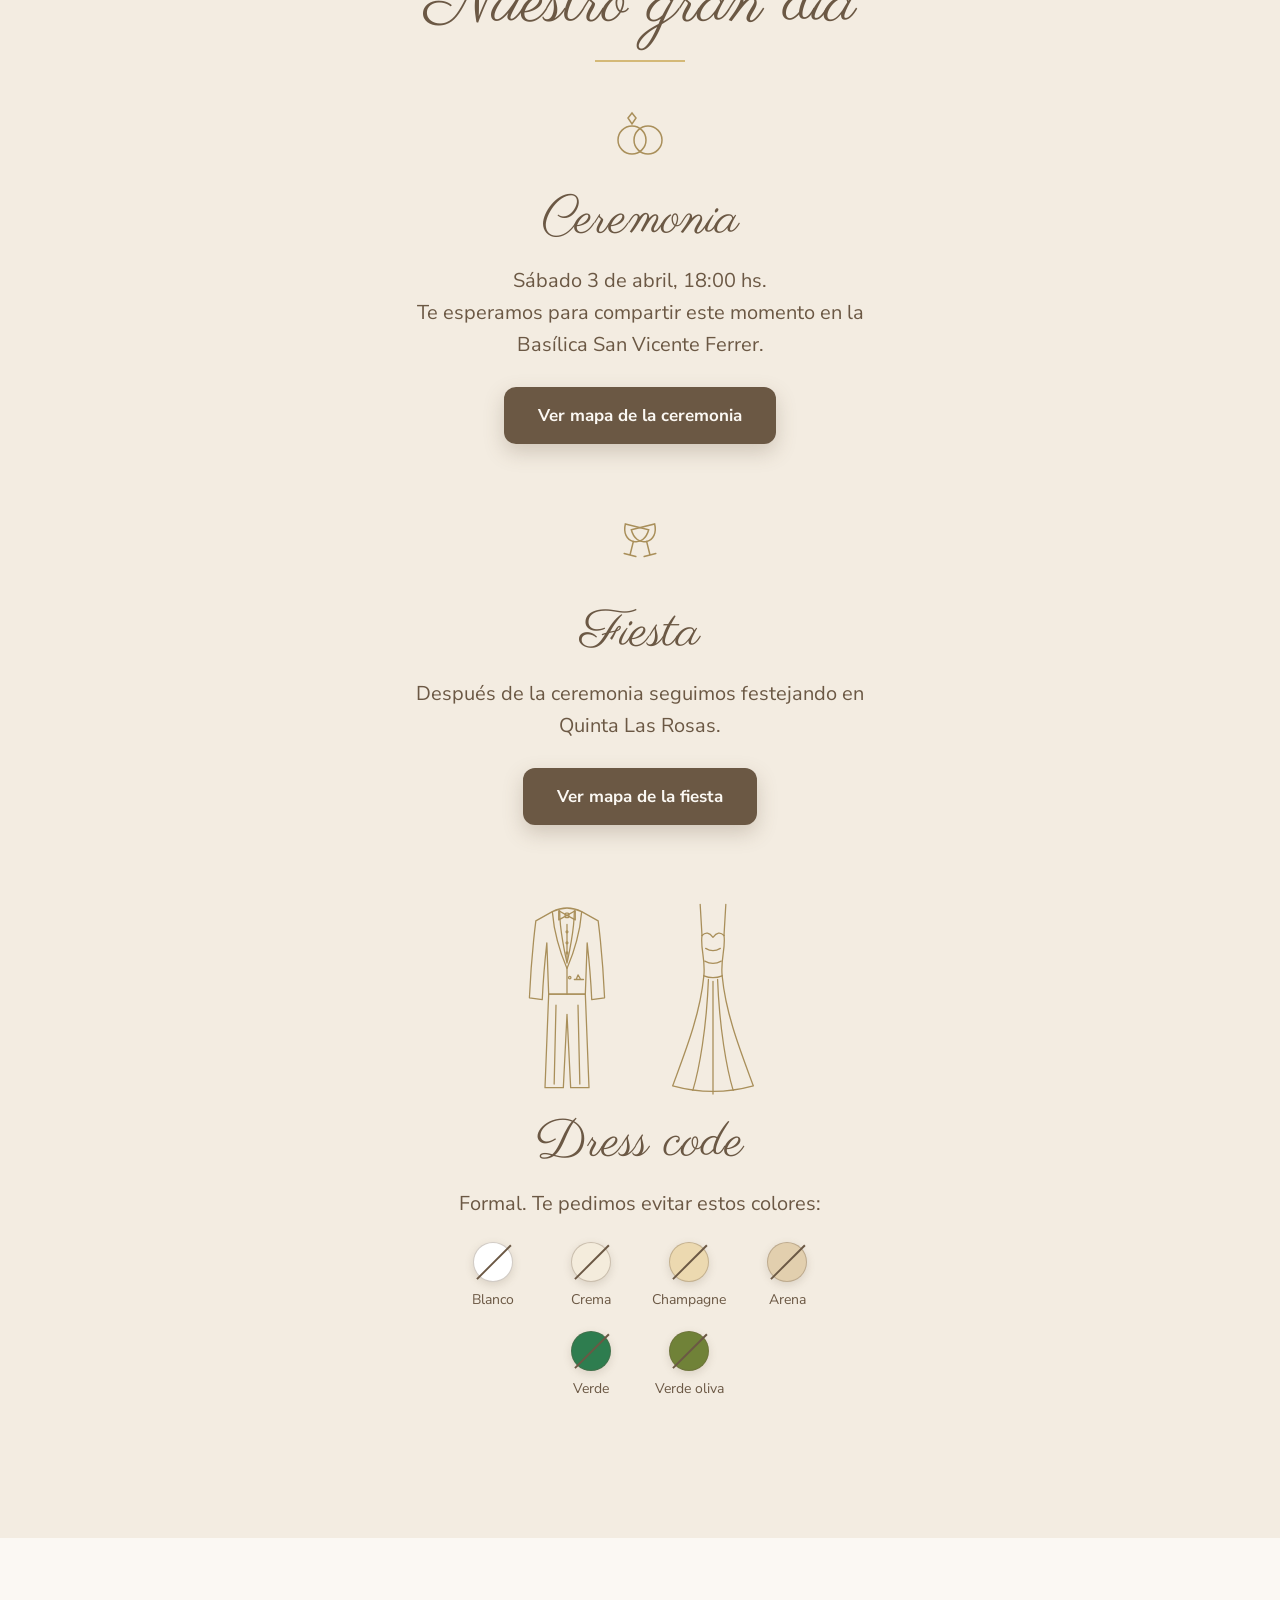
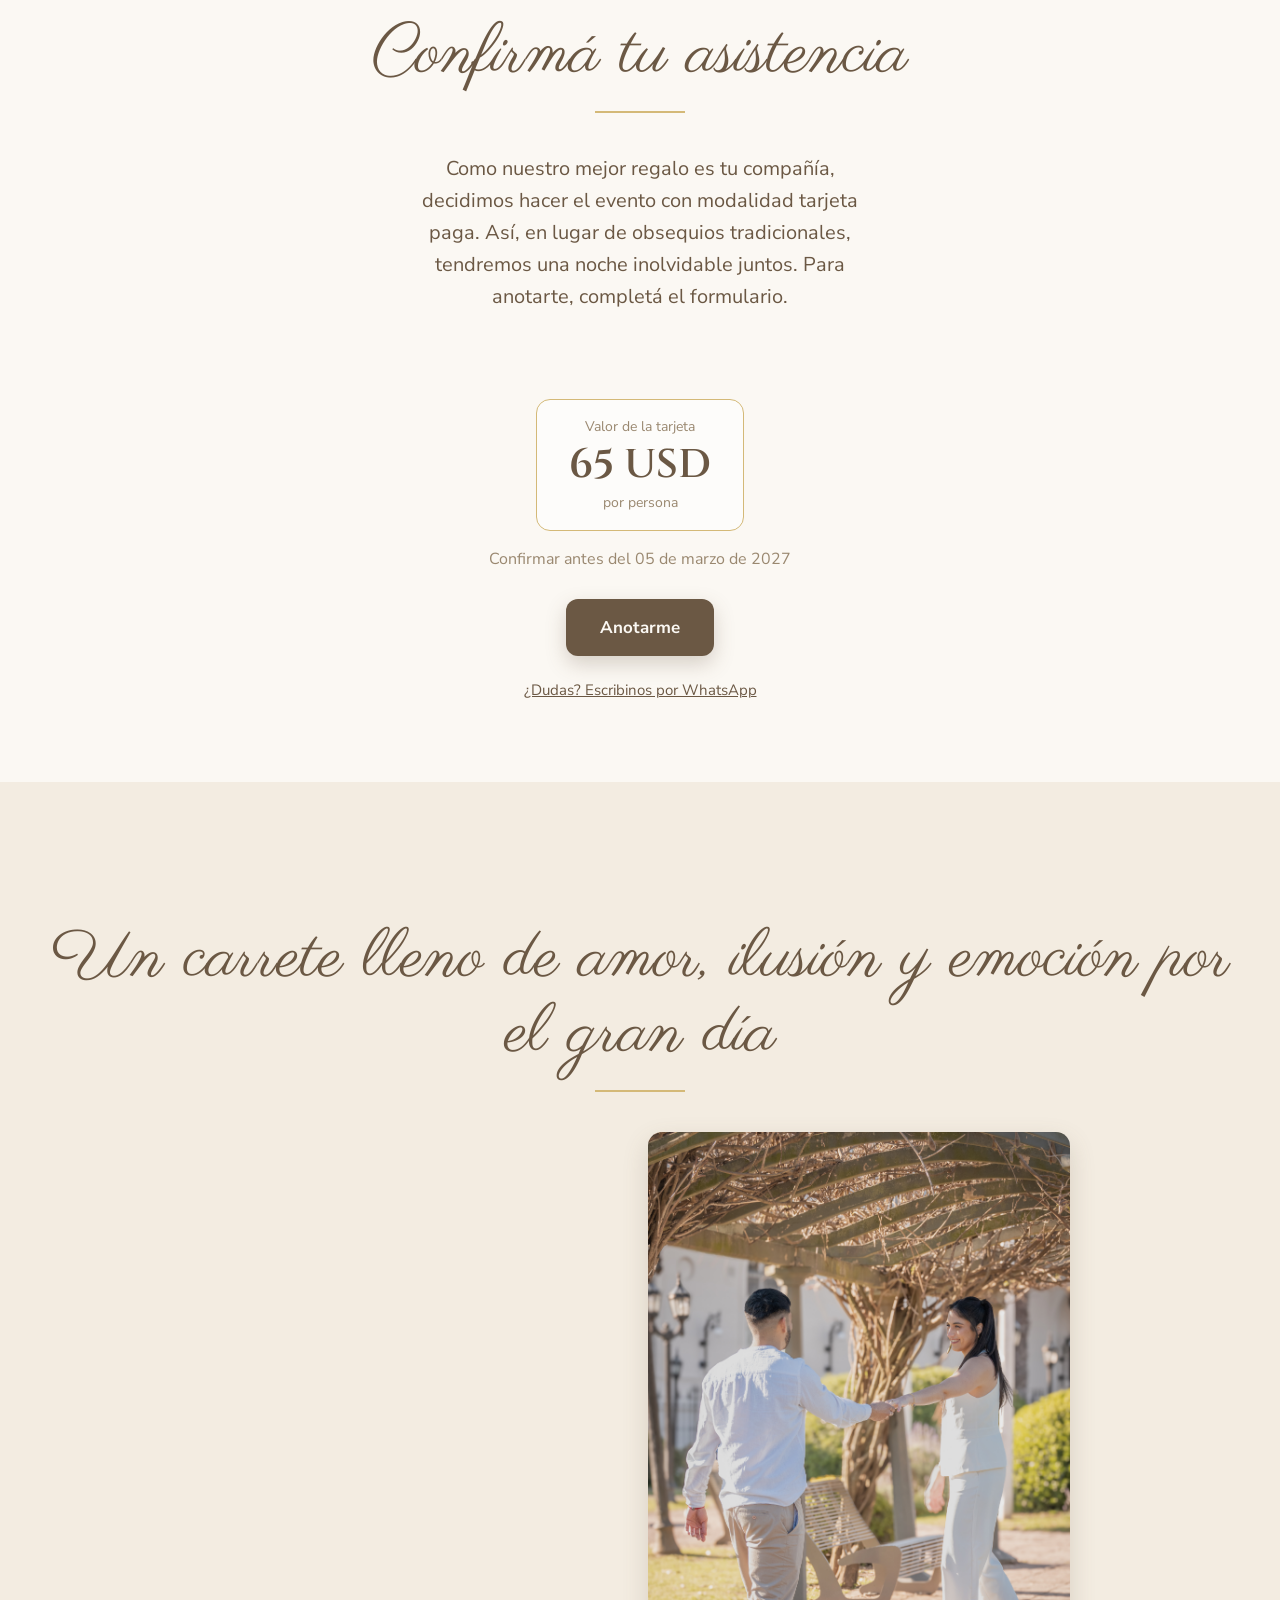
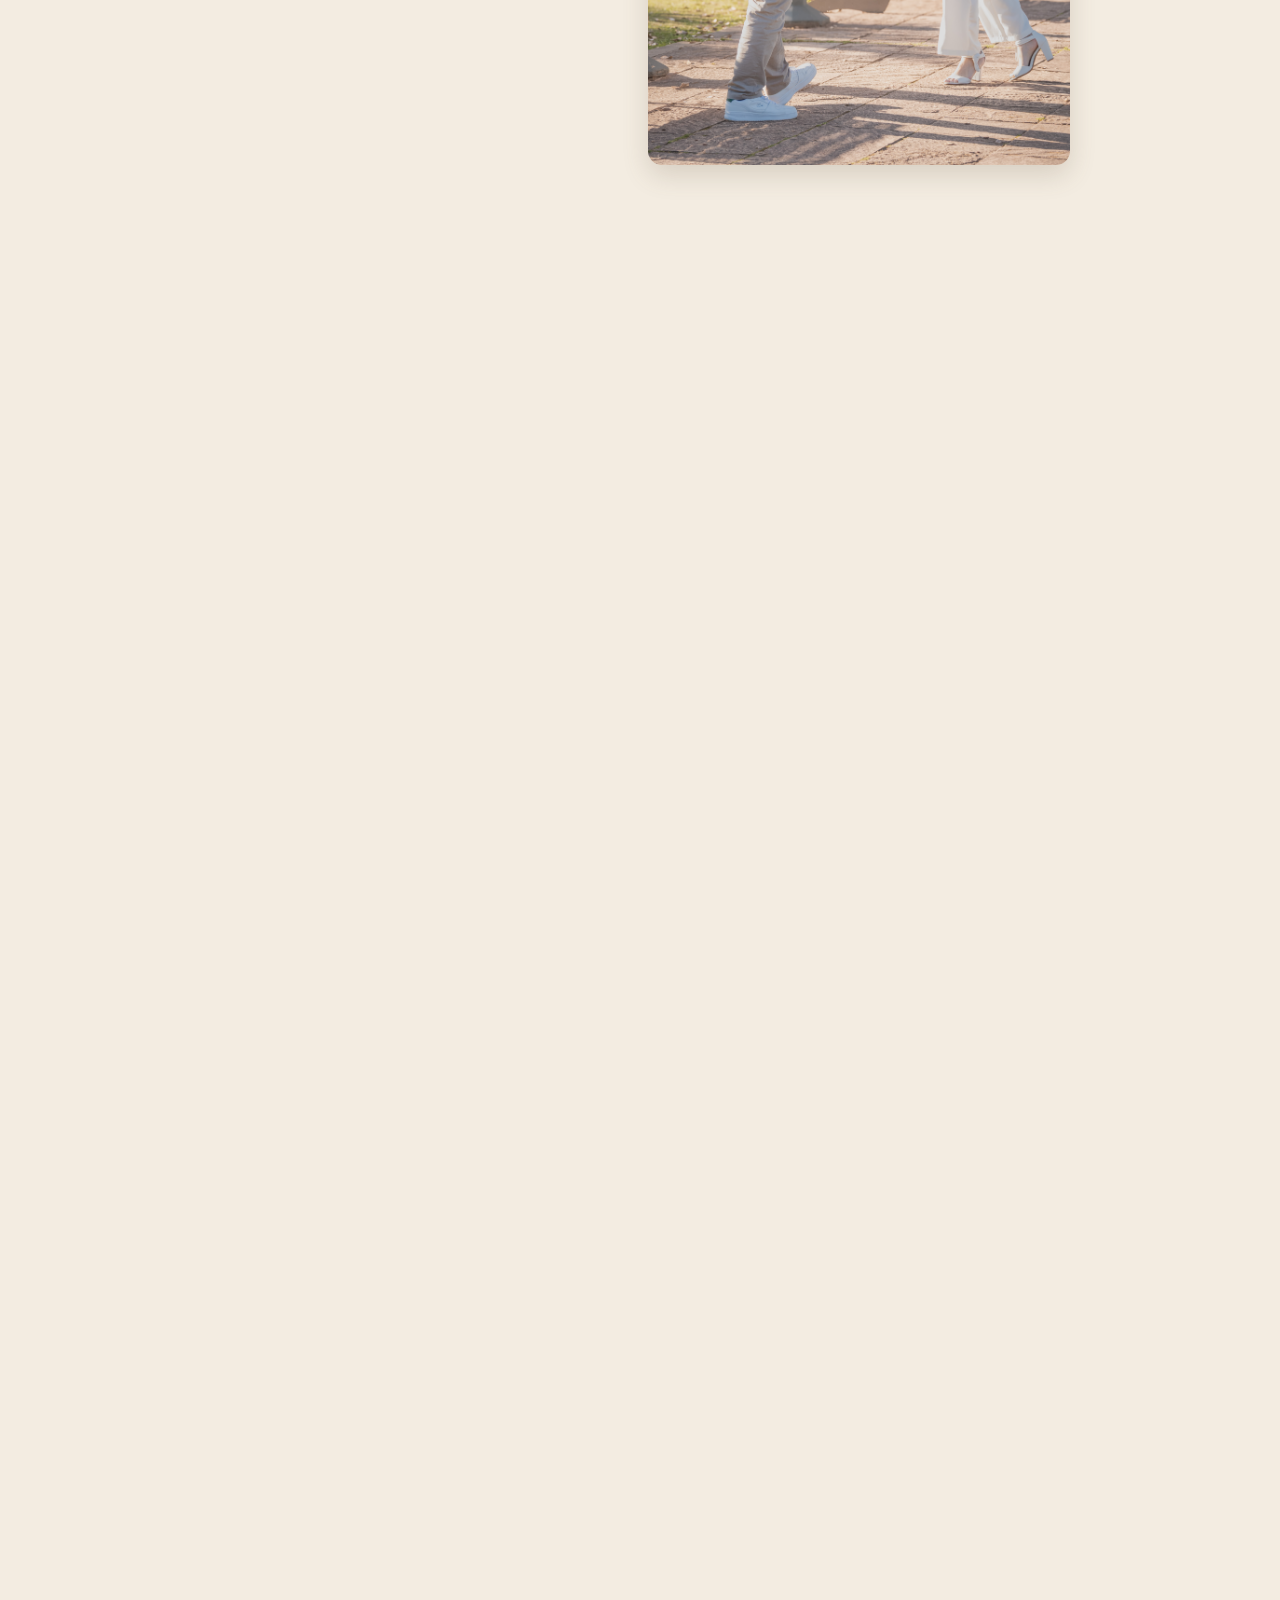
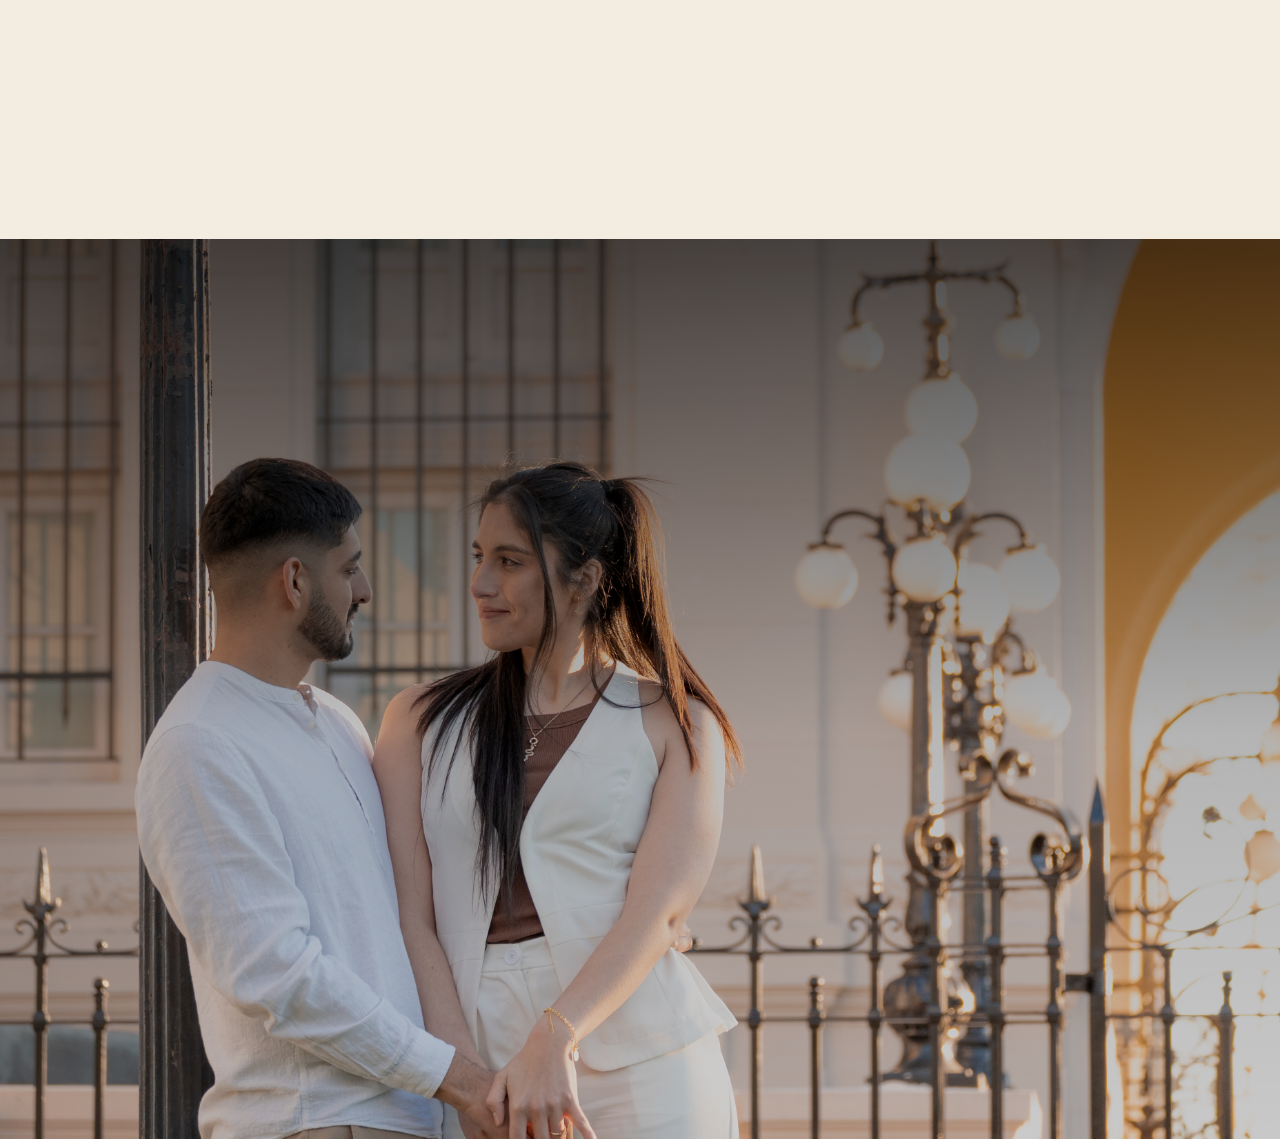
==== commit dc2633b7: "Update index.html" ====
--- a/index.html
+++ b/index.html
@@ -106,7 +106,7 @@
     <p class="texto chico">Agendar fecha</p>
     <div class="agendar">
         <a class="boton" target="_blank" rel="noopener"
-           href="https://calendar.google.com/calendar/render?action=TEMPLATE&amp;text=Casamiento%20de%20Juli%20y%20Agus&amp;dates=20270403T180000/20270404T040000&amp;ctz=America/Argentina/Buenos_Aires&amp;location=Bas%C3%ADlica%20San%20Vicente%20Ferrer&amp;details=Ceremonia%2018%3A30%20hs.%20Fiesta%20en%20Quinta%20Las%20Rosas.">Google Calendar<span class="b-sub">Android y Gmail</span></a>
+           href="https://calendar.google.com/calendar/render?action=TEMPLATE&amp;text=Casamiento%20de%20Juli%20y%20Agus&amp;dates=20270403T180000/20270404T040000&amp;ctz=America/Argentina/Buenos_Aires&amp;location=Bas%C3%ADlica%20San%20Vicente%20Ferrer&amp;details=Ceremonia%2018%3A00%20hs.%20Fiesta%20en%20Quinta%20Las%20Rosas.">Google Calendar<span class="b-sub">Android y Gmail</span></a>
         <a class="boton boton-outline" href="boda-juli-y-agus.ics">Calendario de Apple<span class="b-sub">iPhone y Mac</span></a>
     </div>
 </section>
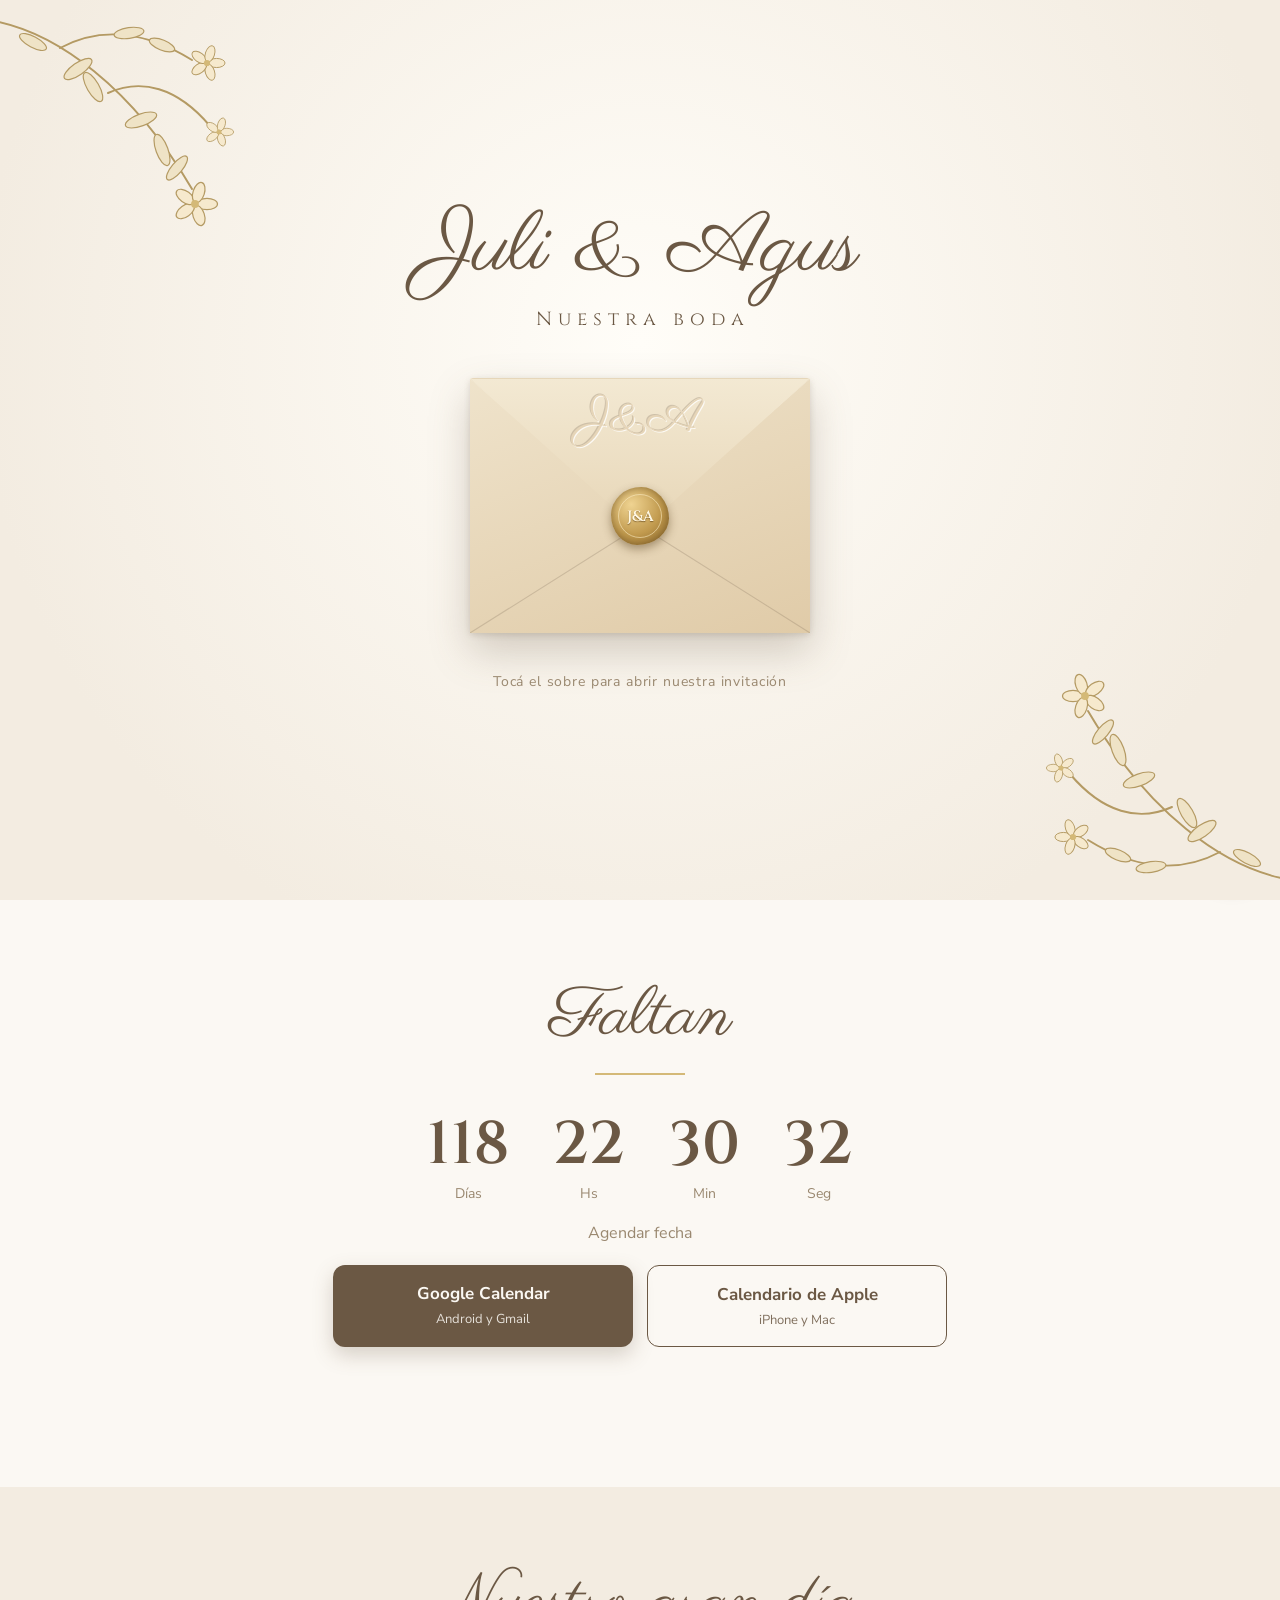
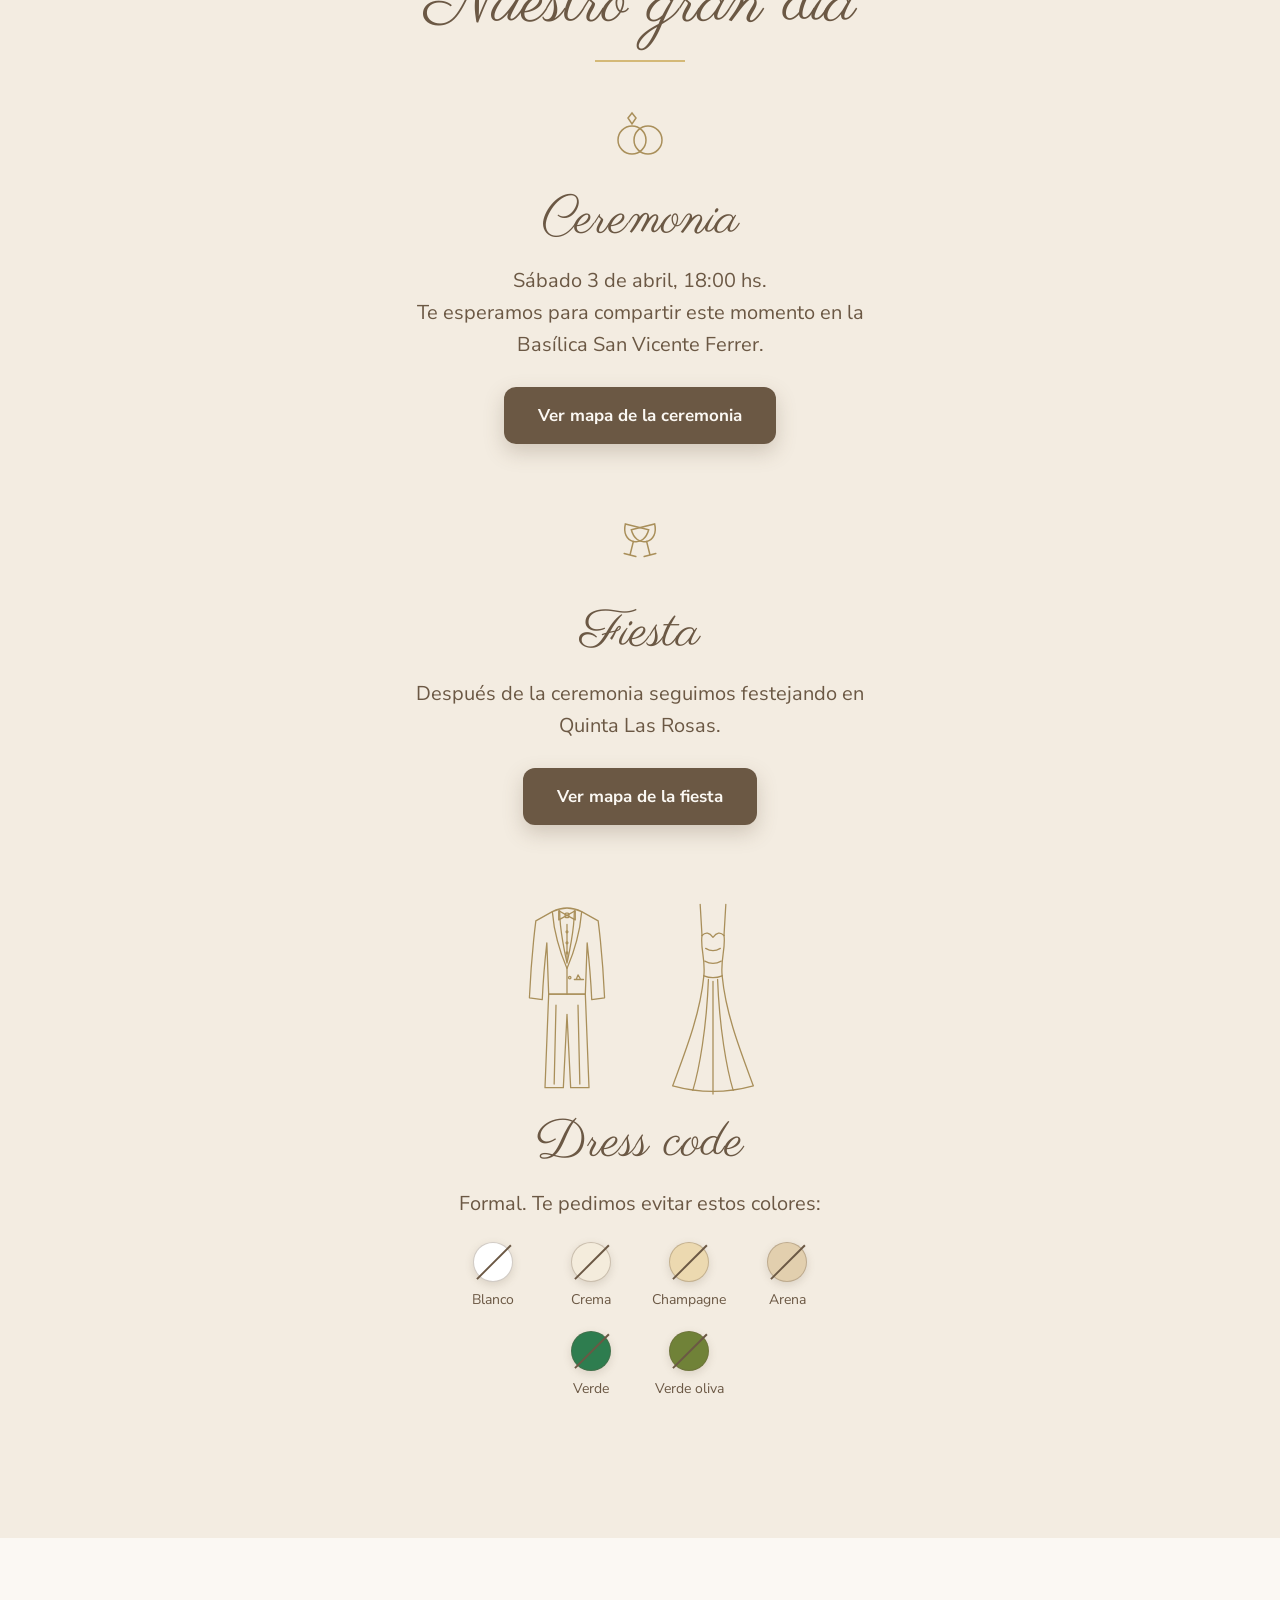
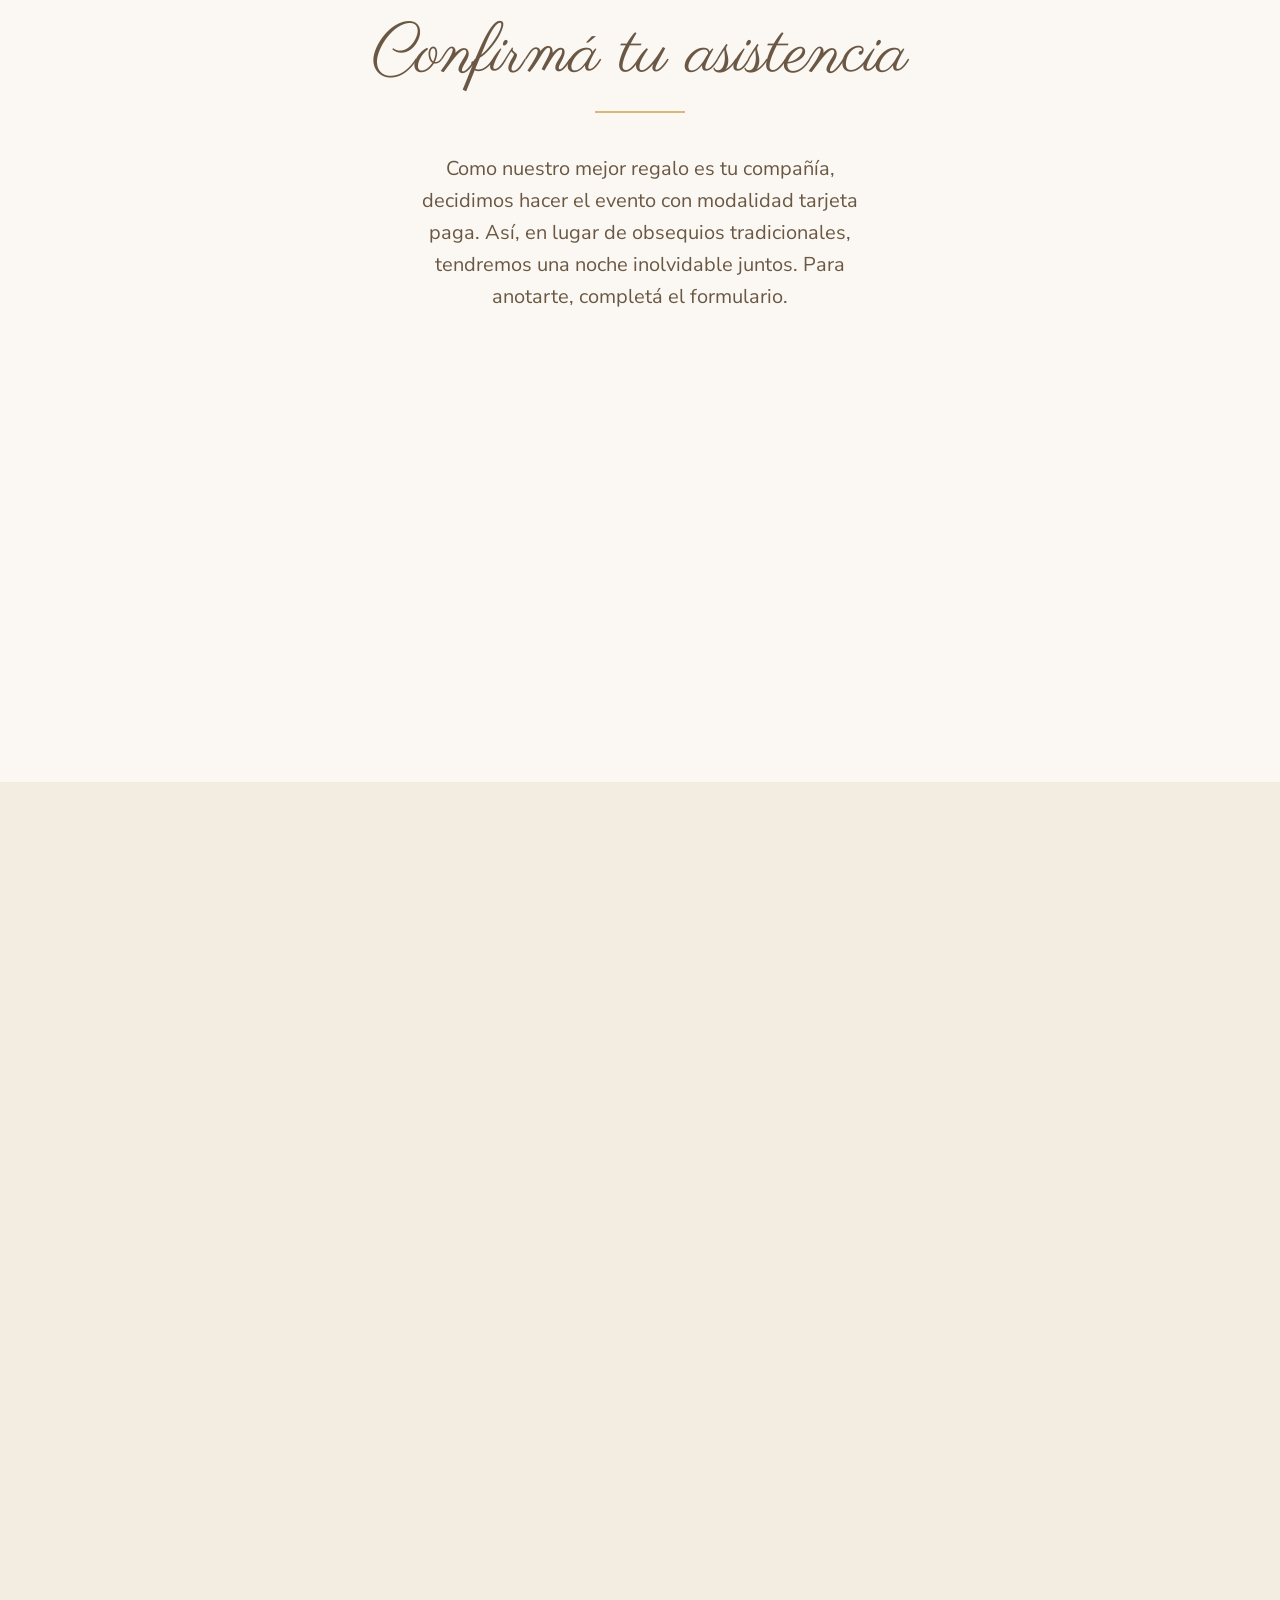
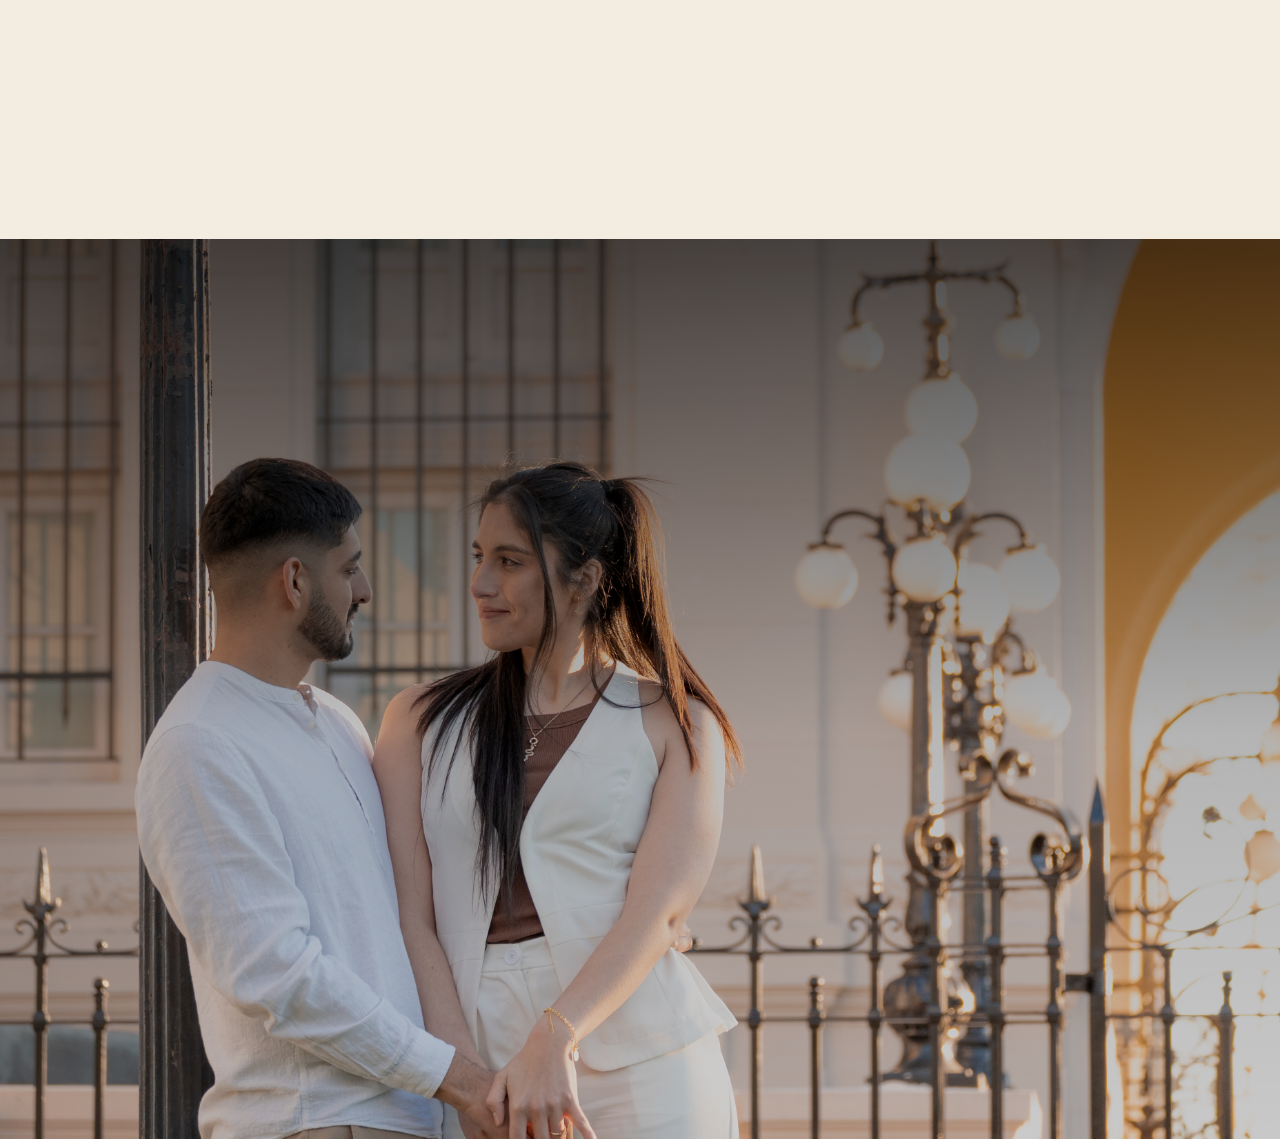
==== commit c8e778fb: "Update index.html" ====
--- a/index.html
+++ b/index.html
@@ -4,10 +4,10 @@
     <meta charset="UTF-8">
     <meta name="viewport" content="width=device-width, initial-scale=1.0">
     <title>Juli & Agus · 3 de abril de 2027</title>
-    <meta name="description" content="¡Nos casamos! Te esperamos el 3 de abril de 2027 a las 18:30 hs en Quinta Las Rosas.">
+    <meta name="description" content="¡Nos casamos! Te esperamos el 3 de abril de 2027 a las 18:00 hs en Quinta Las Rosas.">
     <meta property="og:type" content="website">
     <meta property="og:title" content="Juli & Agus · ¡Nos casamos!">
-    <meta property="og:description" content="Te esperamos el 3 de abril de 2027 a las 18:30 hs.">
+    <meta property="og:description" content="Te esperamos el 3 de abril de 2027 a las 18:00 hs.">
     <meta property="og:image" content="https://aguss2604-debug.github.io/JuliyAgus/miniatura.jpg">
     <meta property="og:image:width" content="1200">
     <meta property="og:image:height" content="630">
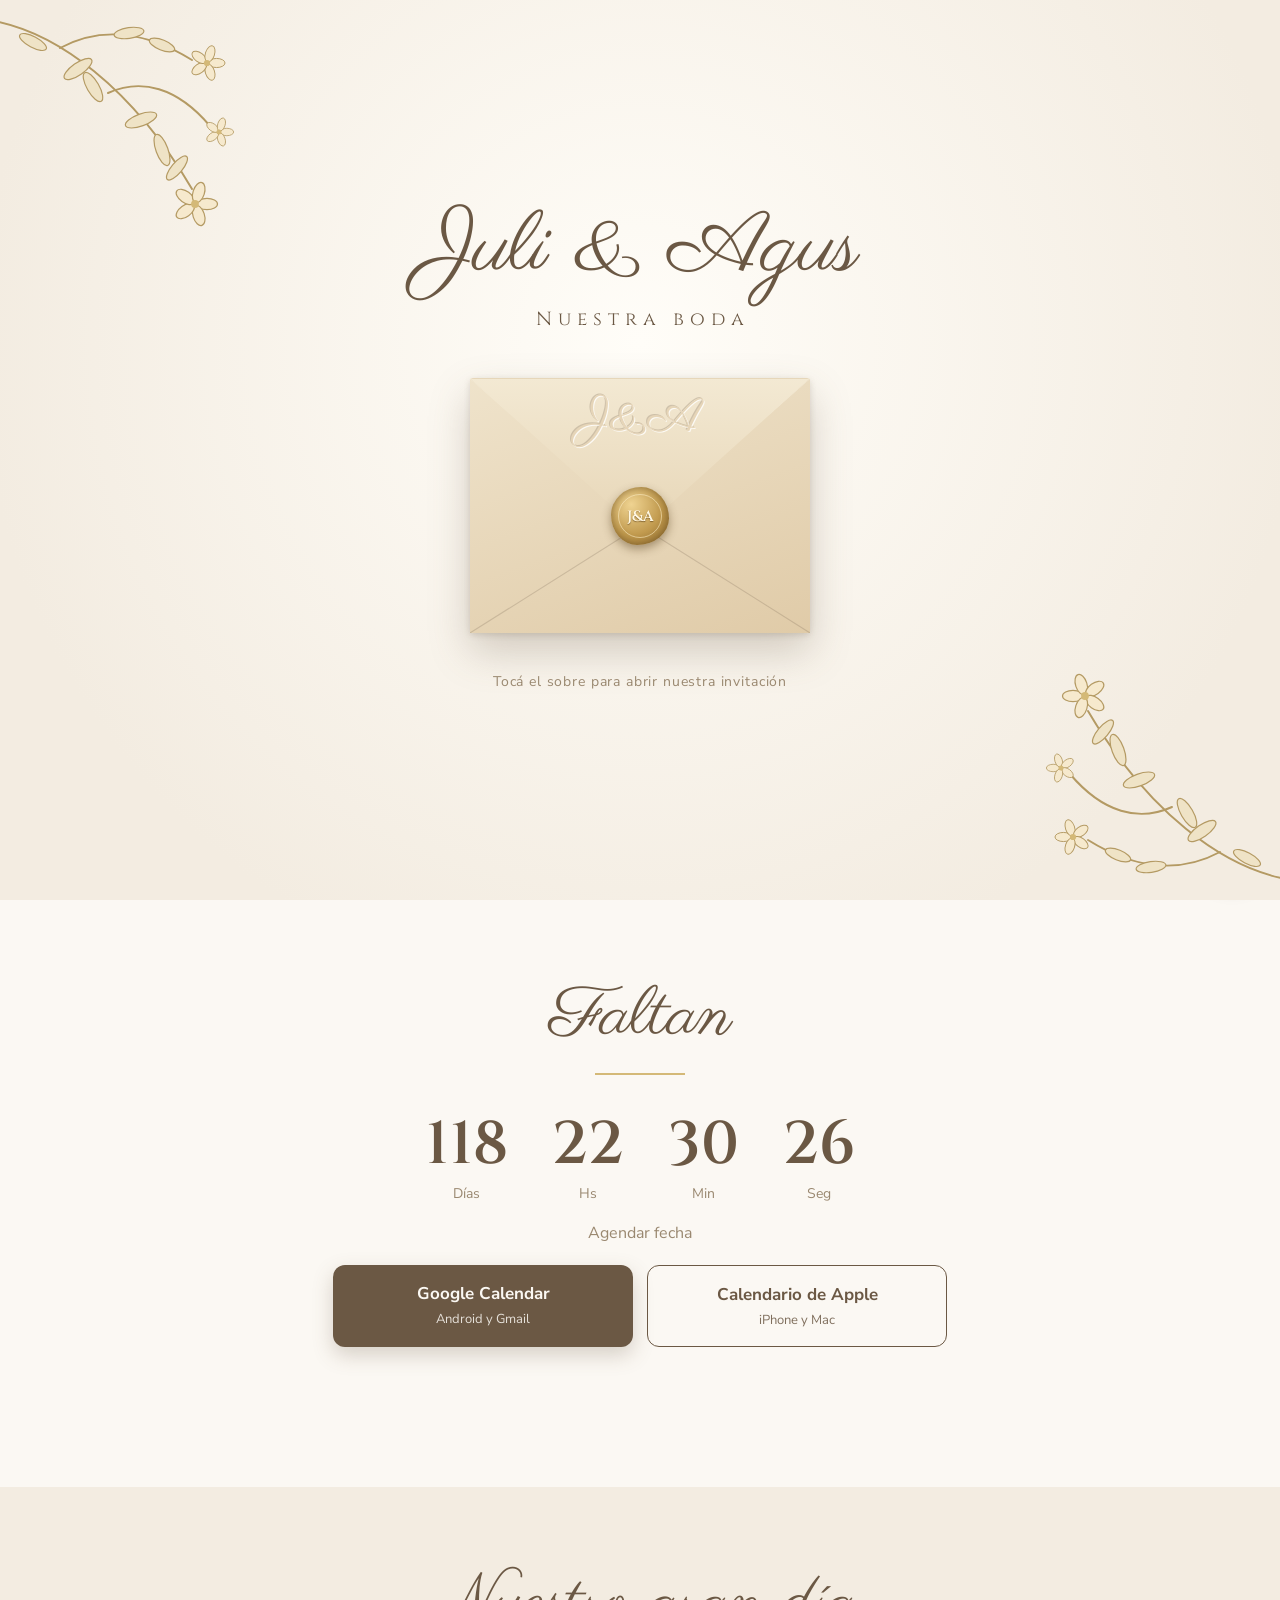
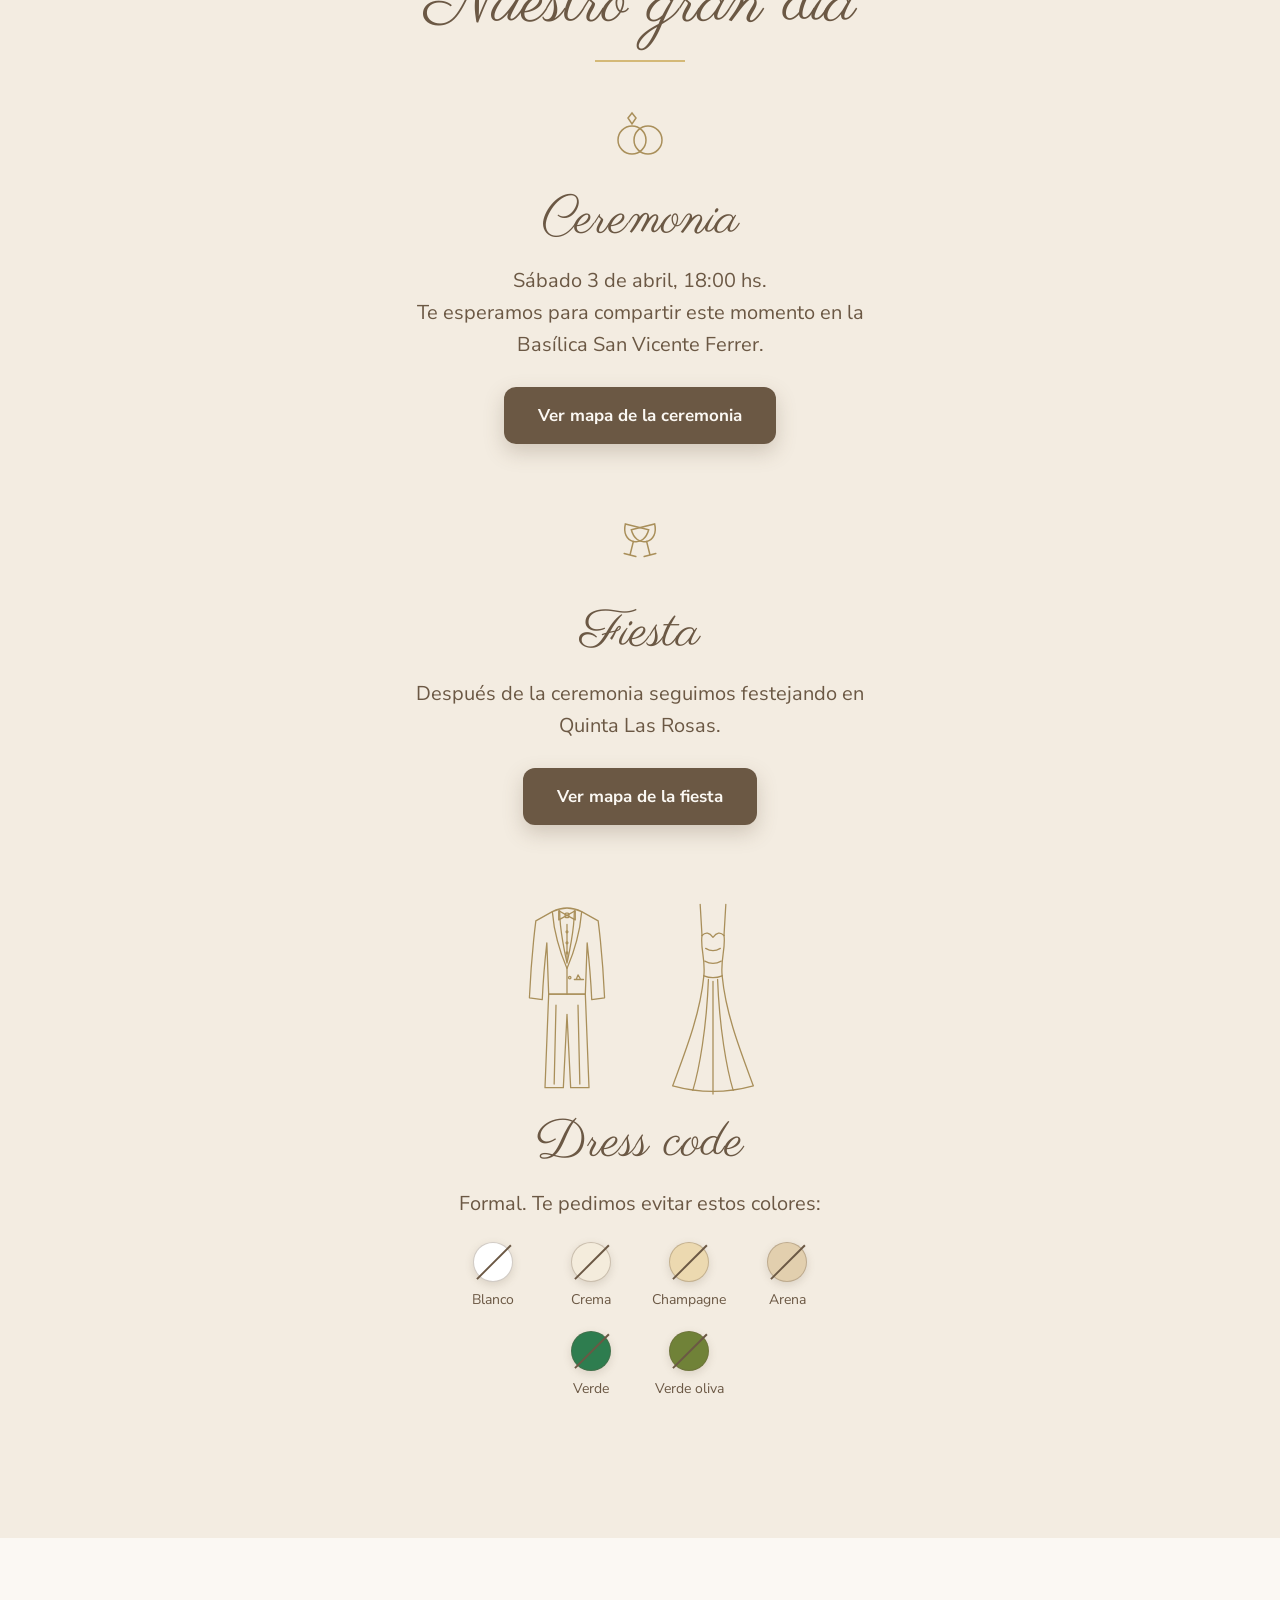
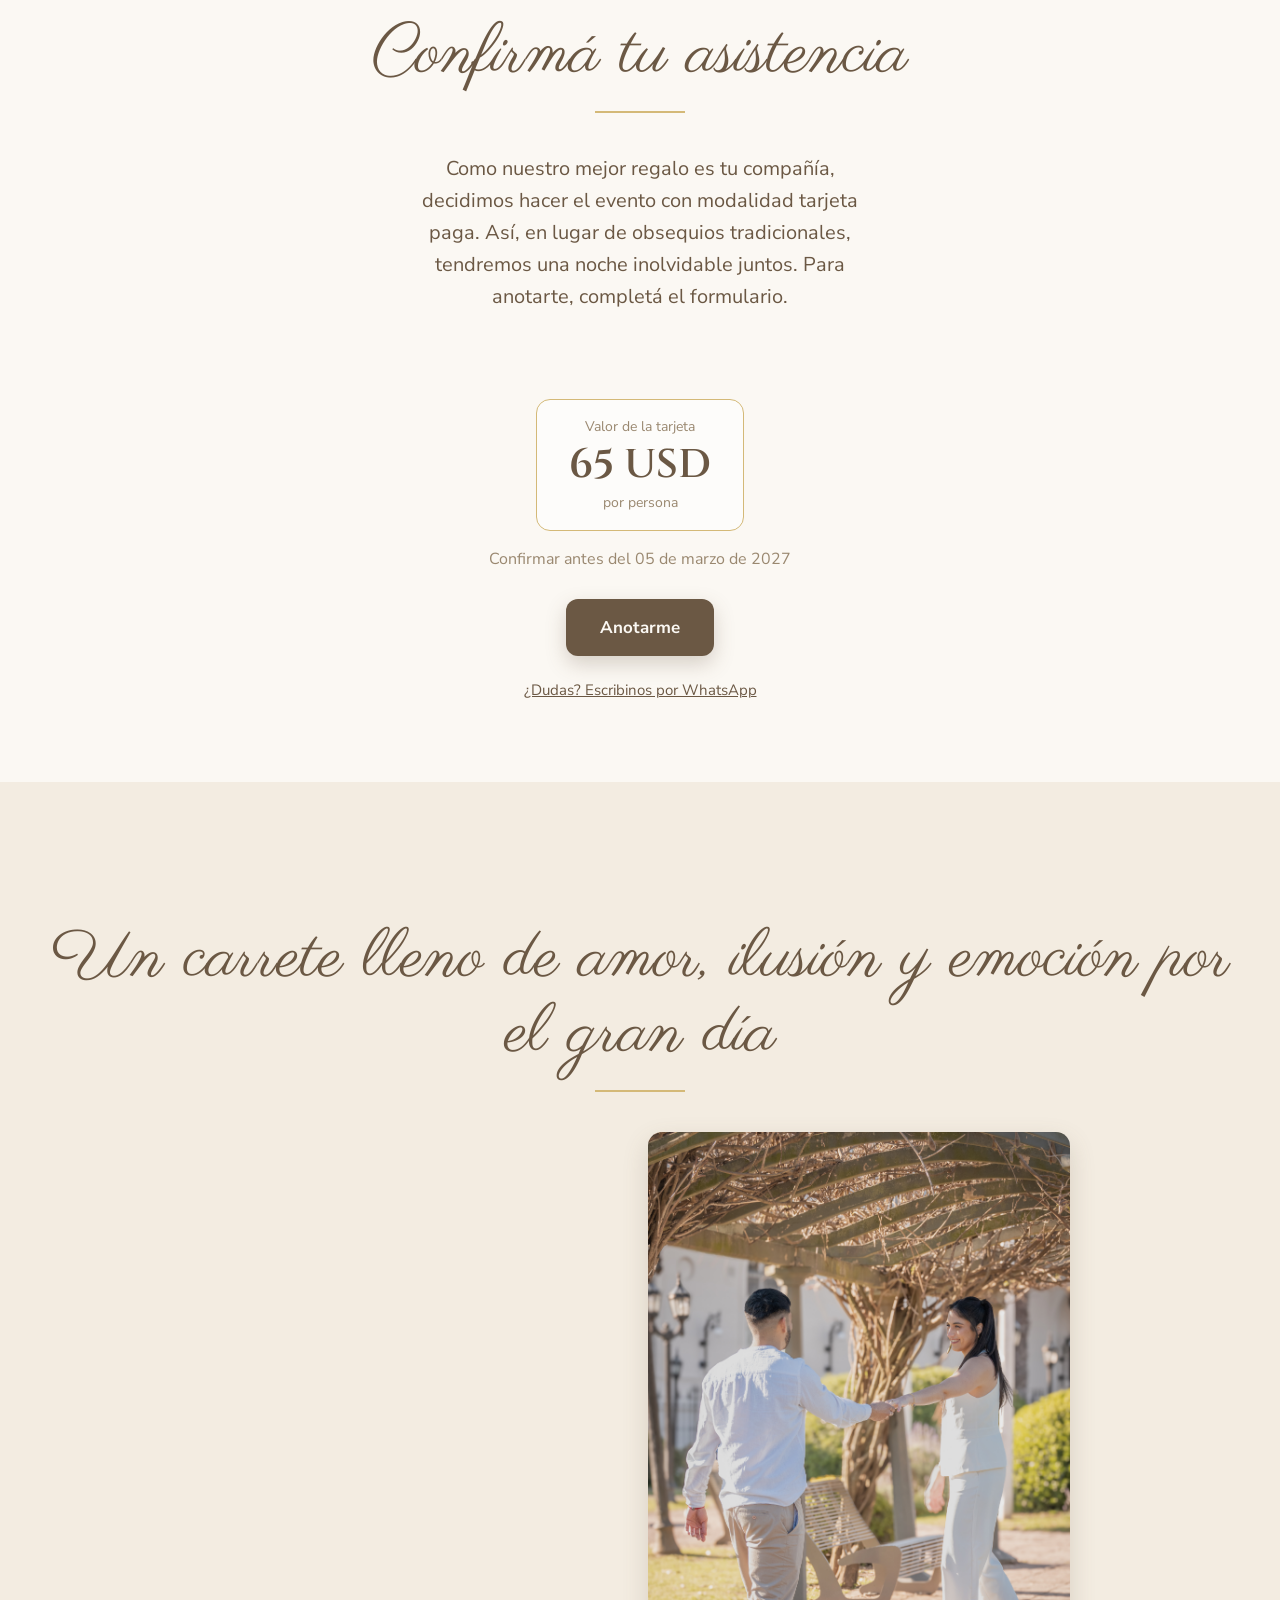
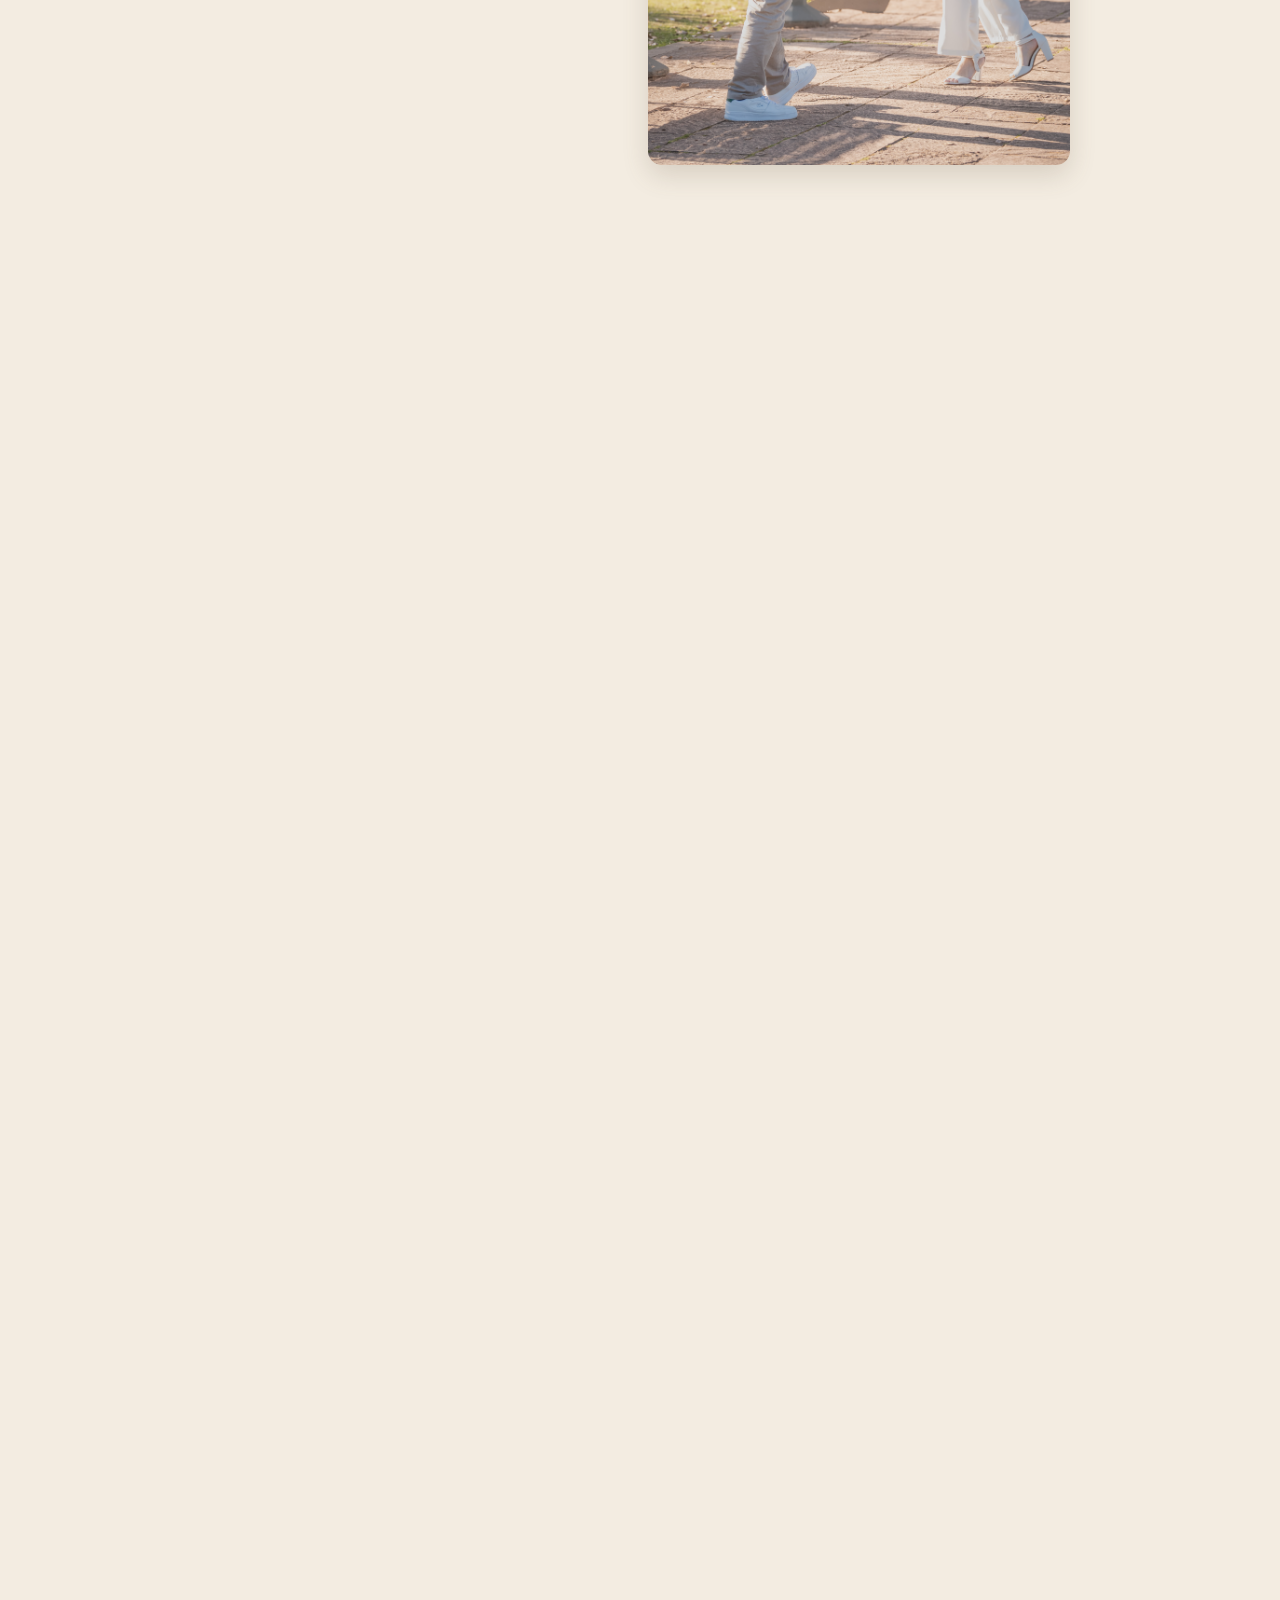
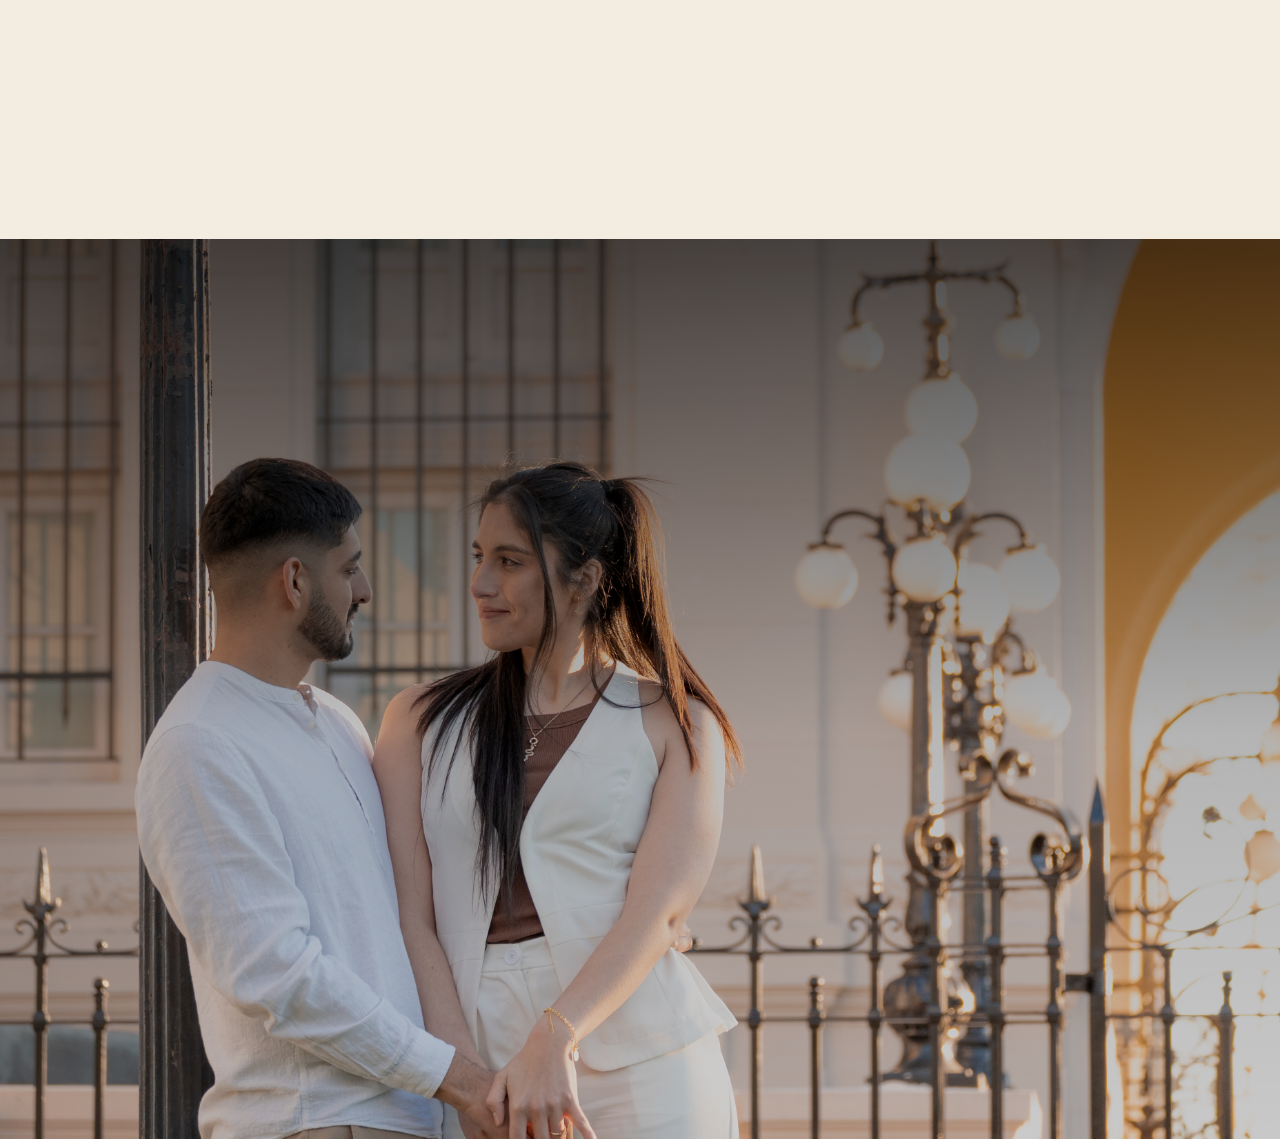
==== commit d0eac6b4: "Update index.html" ====
--- a/index.html
+++ b/index.html
@@ -4,10 +4,10 @@
     <meta charset="UTF-8">
     <meta name="viewport" content="width=device-width, initial-scale=1.0">
     <title>Juli & Agus · 3 de abril de 2027</title>
-    <meta name="description" content="¡Nos casamos! Te esperamos el 3 de abril de 2027 a las 18:00 hs en Quinta Las Rosas.">
+    <meta name="description" content="¡Nos casamos! Te esperamos el 3 de abril de 2027 en Quinta Las Rosas.">
     <meta property="og:type" content="website">
     <meta property="og:title" content="Juli & Agus · ¡Nos casamos!">
-    <meta property="og:description" content="Te esperamos el 3 de abril de 2027 a las 18:00 hs.">
+    <meta property="og:description" content="Te esperamos el 3 de abril de 2027.">
     <meta property="og:image" content="https://aguss2604-debug.github.io/JuliyAgus/miniatura.jpg">
     <meta property="og:image:width" content="1200">
     <meta property="og:image:height" content="630">
